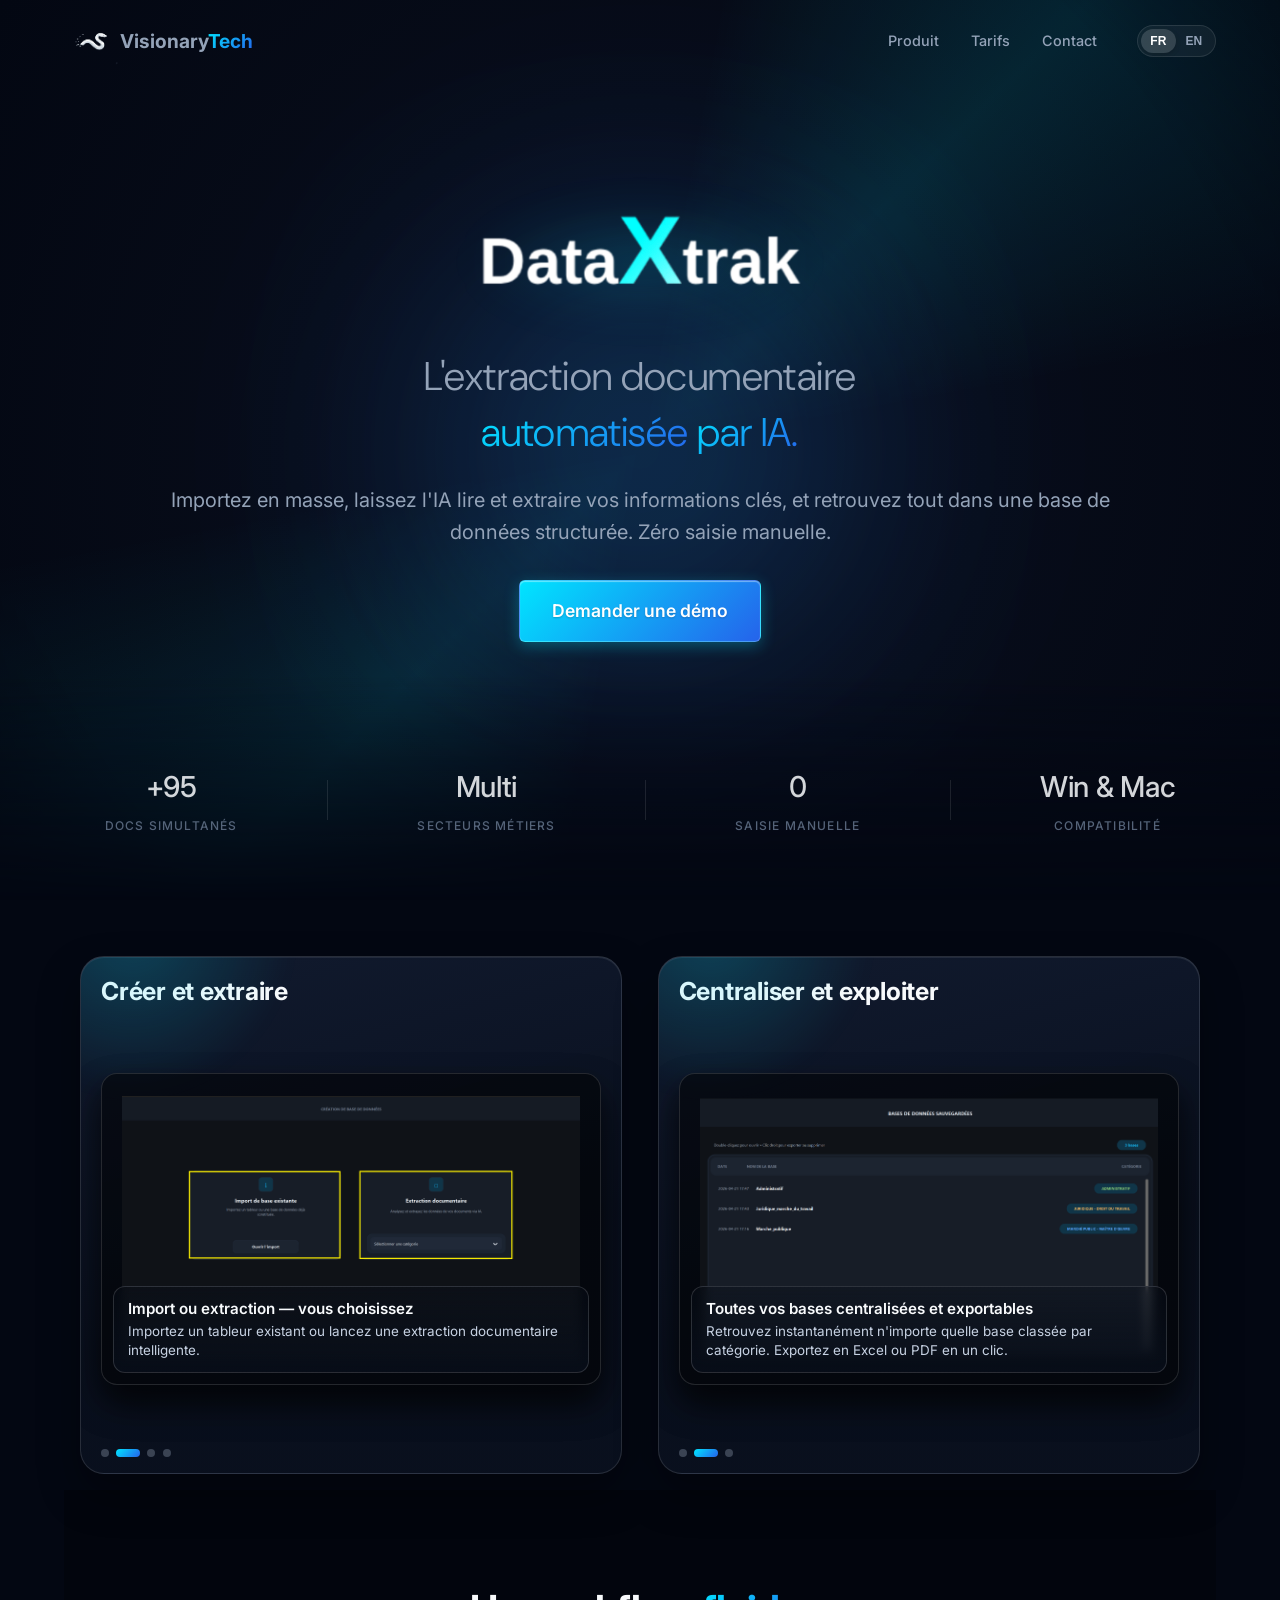
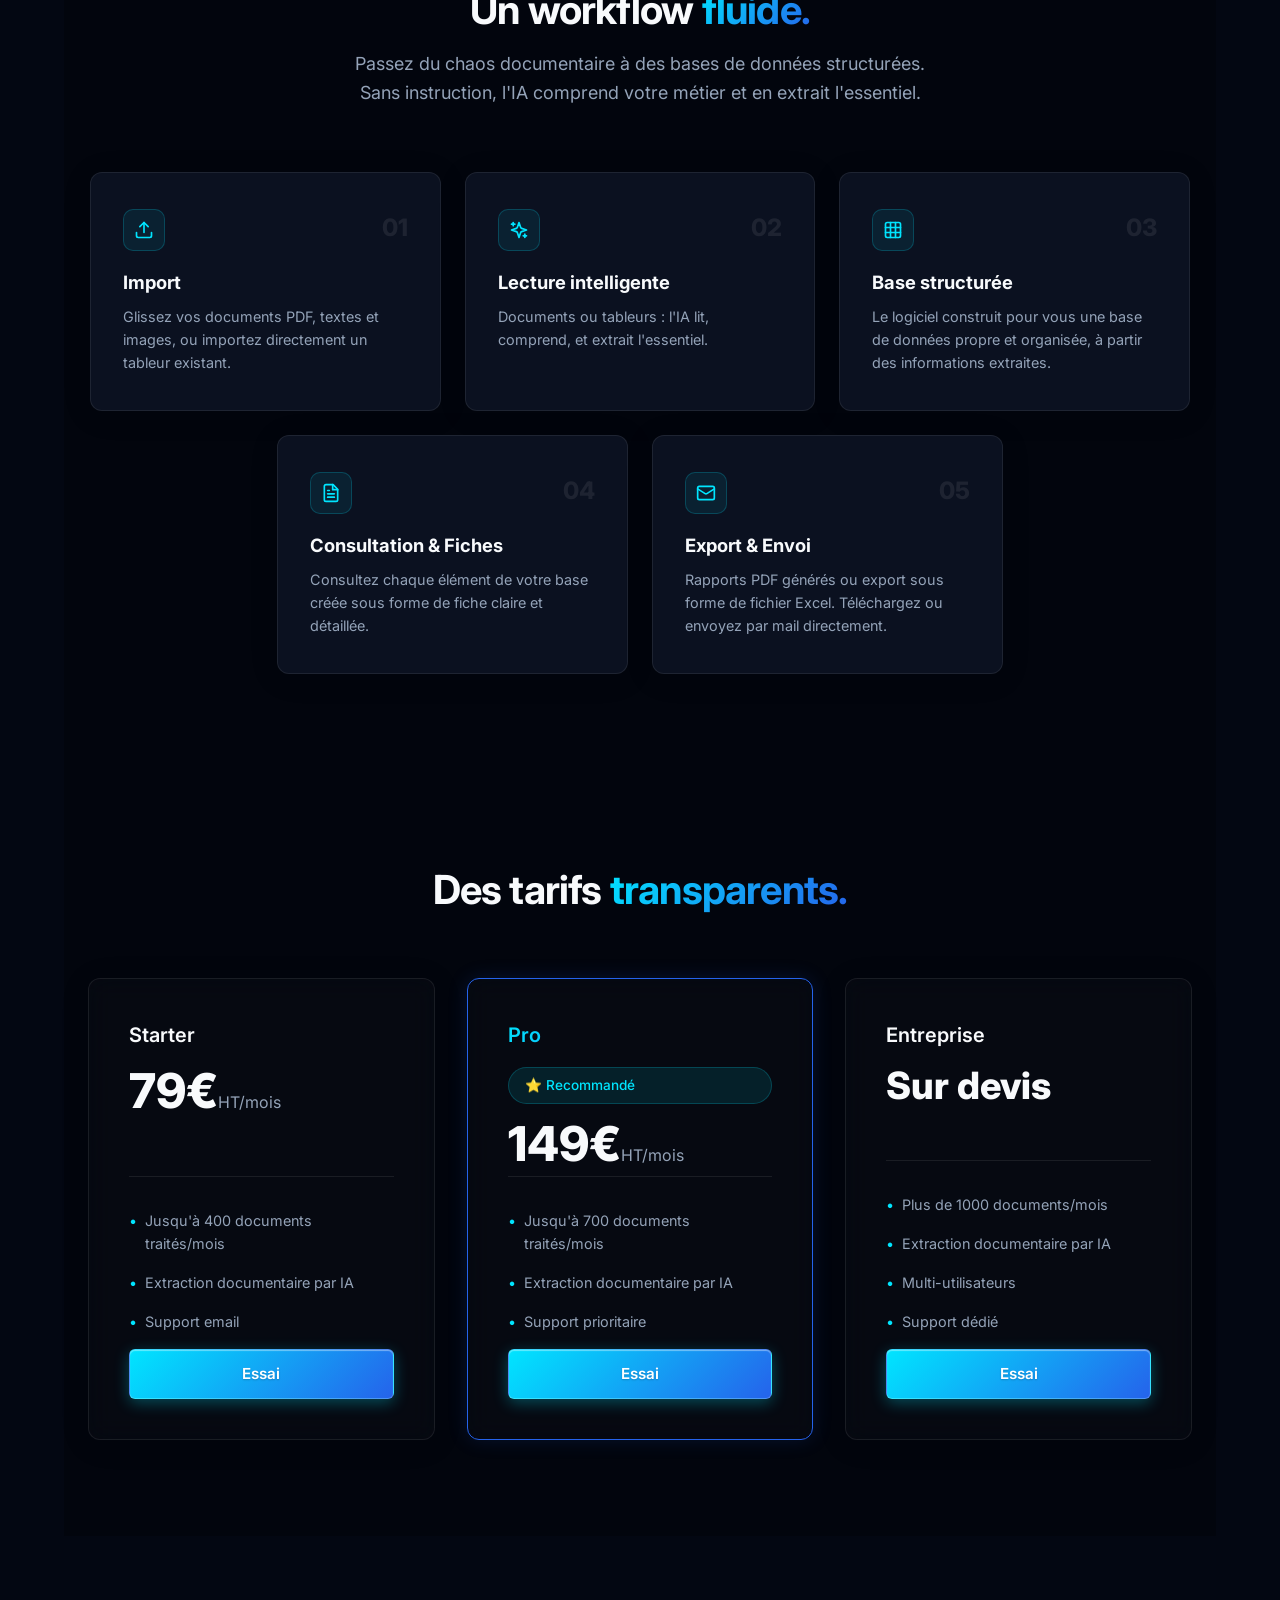
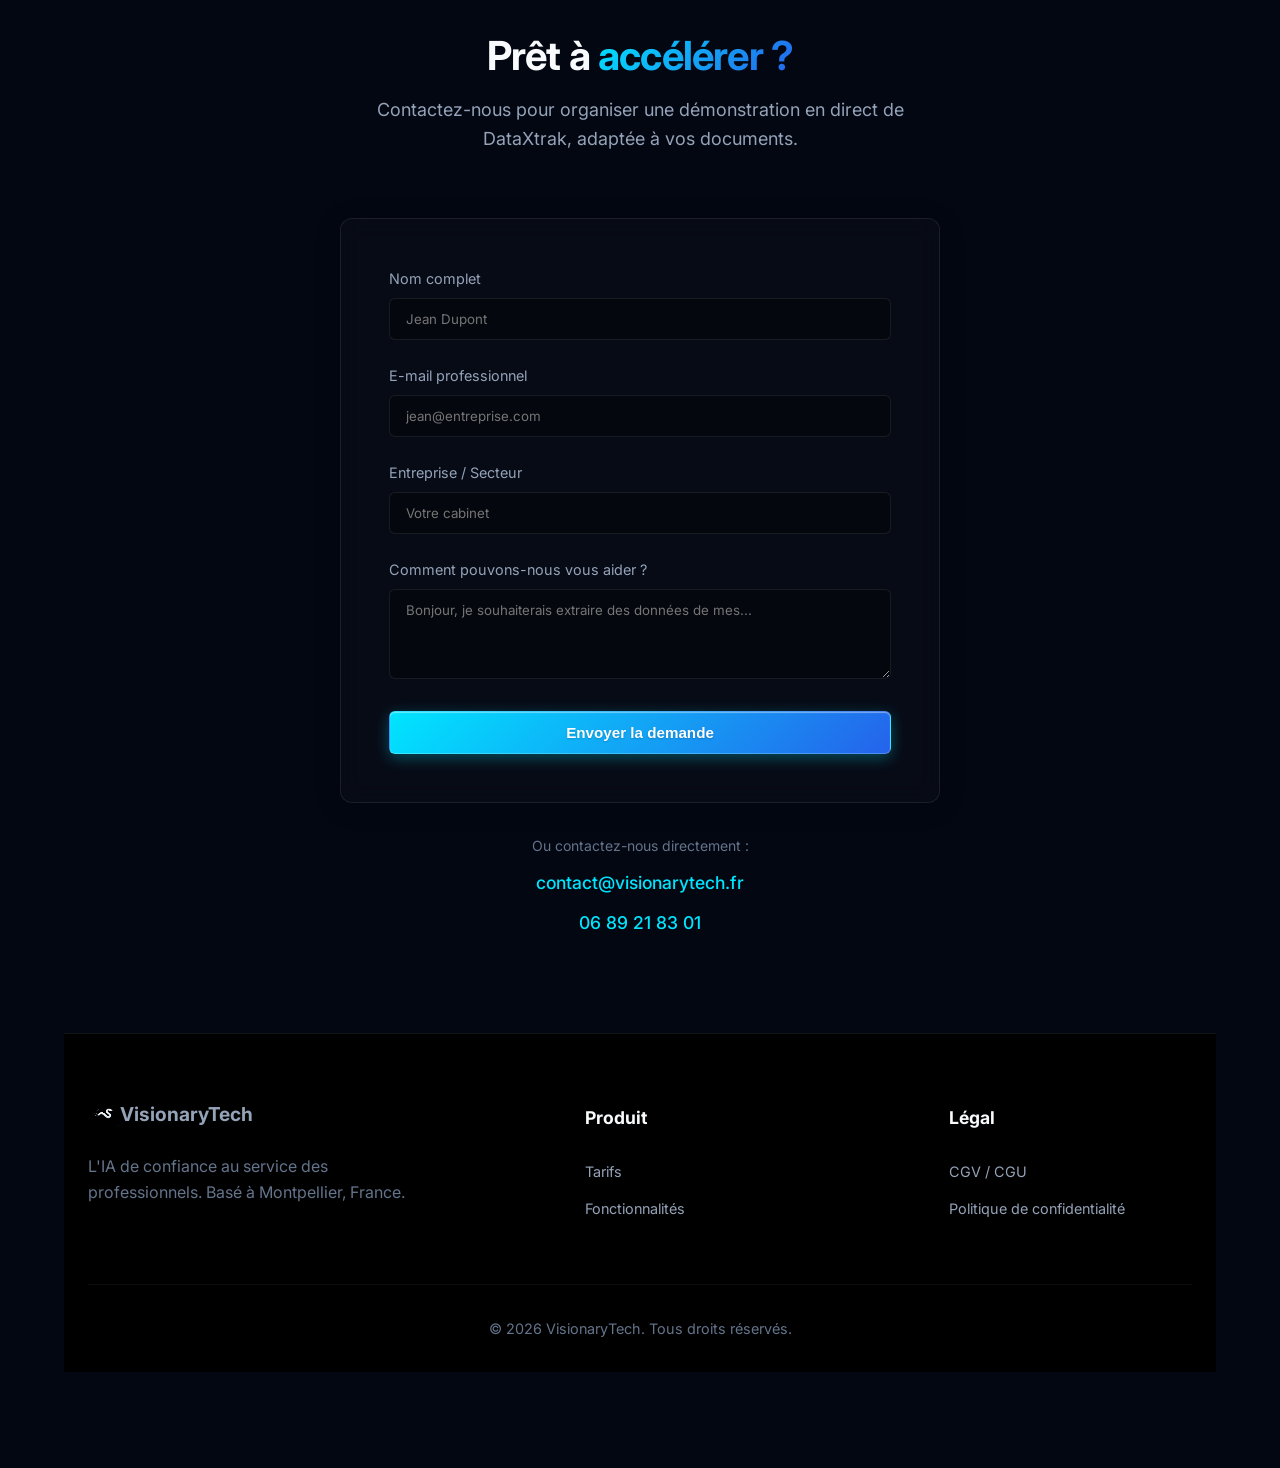
==== index.html @ 389506b3 "add: cgu and confidentialité page" ====
<!DOCTYPE html>
<html lang="fr" class="dark">
<head>
    <meta charset="UTF-8">
    <meta name="viewport" content="width=device-width, initial-scale=1.0">
    <title>DataXtrak par VisionaryTech</title>
    <meta name="description" content="DataXtrak est le logiciel desktop d'extraction documentaire de VisionaryTech. Importez, extrayez, et archivez automatiquement vos données métiers grâce à l'IA.">

    <!-- Open Graph / Réseaux sociaux -->
    <meta property="og:title" content="DataXtrak | L'extraction documentaire par VisionaryTech">
    <meta property="og:description" content="Extraction intelligente de documents alimentée par l'intelligence artificielle pour les professionnels.">
    <meta property="og:type" content="website">
    <meta property="og:url" content="https://visionary-tech.fr">
    <meta property="og:image" content="https://visionary-tech.fr/assets/dataxtrak_app_mockup_1776325610851.png">

    <!-- Favicon -->
    <link rel="shortcut icon" href="./favicon.ico?v=2">
    <link rel="icon" type="image/png" sizes="32x32" href="./favicon.png?v=2">
    <link rel="icon" type="image/png" href="./assets/favicon-snake-cropped.png?v=2">

    <!-- Fonts -->
    <link rel="preconnect" href="https://fonts.googleapis.com">
    <link rel="preconnect" href="https://fonts.gstatic.com" crossorigin>
    <link href="https://fonts.googleapis.com/css2?family=DM+Sans:opsz,wght@9..40,300;9..40,400;9..40,500&family=Inter:wght@300;400;500;600;700;800&display=swap" rel="stylesheet">
    
    <!-- Styles -->
    <link rel="stylesheet" href="./style.css">

    <!-- Google Analytics (Simulation) -->
    <script async src="https://www.googletagmanager.com/gtag/js?id=G-XXXXXXXXXX"></script>
    <script>
      window.dataLayer = window.dataLayer || [];
      function gtag(){dataLayer.push(arguments);}
      gtag('js', new Date());
      gtag('config', 'G-XXXXXXXXXX');
    </script>
</head>
<body>
    <!-- Navbar -->
    <nav class="navbar">
        <div class="nav-container container">
            <a href="#" class="brand">
                <img src="./assets/logo-visionarytech.png" alt="Logo VisionaryTech" data-i18n-alt="alt_visionary_logo" class="brand-logo">
                <span class="brand-vt">Visionary<span class="text-gradient">Tech</span></span>
            </a>
            
            <button class="mobile-menu-toggle" aria-label="Ouvrir le menu" data-i18n-aria-label="aria_open_menu">
                <span></span>
                <span></span>
                <span></span>
            </button>

            <div class="nav-links">
                <a href="#what-is" class="nav-link" data-i18n="nav_product">Produit</a>
                <a href="#pricing" class="nav-link" data-i18n="nav_pricing">Tarifs</a>
                <a href="#contact" class="nav-link" data-i18n="nav_contact">Contact</a>
                <div class="lang-switch">
                    <button class="lang-btn active" aria-label="Passer en Français" data-i18n-aria-label="aria_switch_fr" data-lang="fr">FR</button>
                    <button class="lang-btn" aria-label="Passer en Anglais" data-i18n-aria-label="aria_switch_en" data-lang="en">EN</button>
                </div>
            </div>
        </div>
    </nav>

    <!-- Hero Section -->
    <header id="hero" class="hero">
        <div class="glow glow-1"></div>
        <div class="glow glow-2"></div>
        <div class="container hero-container">
            <div class="hero-content">
                <div class="hero-logo-wrapper">
                    <img src="./assets/dataxtrak-logo.png" alt="DataXtrak Logo" data-i18n-alt="alt_dataxtrak_logo" class="hero-product-logo">
                </div>
                <h1 class="hero-title"><span data-i18n="hero_title">L'extraction documentaire <br/></span><span class="text-gradient word-rotator" data-words="intelligente,automatisée" data-i18n-rotator="hero_rotator">intelligente</span> <span class="text-gradient" data-i18n="hero_title_ai">par IA.</span></h1>
                <p class="hero-description" data-i18n="hero_desc">Importez en masse, laissez l'IA lire et extraire vos informations clés, et retrouvez tout dans une base de données structurée. Zéro saisie manuelle.</p>
                <div class="hero-actions">
                    <a href="#contact" class="btn btn-primary btn-large" data-i18n="hero_btn_demo">Demander une démo</a>
                </div>
            </div>
        </div>
    </header>

    <!-- Stats Banner -->
    <div class="stats-banner-container">
        <div class="container">
            <div class="hero-stats reveal-up">
                <div class="stat-item">
                    <span class="stat-number" data-target="100" data-prefix="+">+100</span>
                    <span class="stat-label" data-i18n="stat_docs">docs simultanés</span>
                </div>
                <div class="stat-divider"></div>
                <div class="stat-item">
                    <span class="stat-number">Multi</span>
                    <span class="stat-label" data-i18n="stat_sectors">Secteurs métiers</span>
                </div>
                <div class="stat-divider"></div>
                <div class="stat-item">
                    <span class="stat-number" data-target="0">0</span>
                    <span class="stat-label" data-i18n="stat_manual">saisie manuelle</span>
                </div>
                <div class="stat-divider"></div>
                <div class="stat-item">
                    <span class="stat-number">Win & Mac</span>
                    <span class="stat-label" data-i18n="stat_compat">compatibilité</span>
                </div>
            </div>
        </div>
    </div>

    <!-- Product Section -->
    <section id="what-is" class="section">
        <div class="container">
            <div class="product-showcase-wrapper">
                <div class="product-showcase-grid">

                <div class="product-carousel-block glass-panel reveal-left">

                    <h2 class="product-block-title" data-i18n="prod_m1_title">Creer et extraire</h2>
                    <div class="product-carousel" data-autoplay-delay="2400">
                        <article class="product-slide is-active">
                            <img src="./assets/capture_creation.png" alt="Interface Création DataXtrak">
                        </article>
                        <article class="product-slide">
                            <img src="./assets/capture_1.png" alt="Choix entre import et extraction" data-i18n-alt="alt_product_m1_s1">
                            <div class="product-slide-caption">
                                <h3 data-i18n="prod_m1_s1_title">Import ou extraction — vous choisissez</h3>
                                <p data-i18n="prod_m1_s1_desc">Importez un tableur existant ou lancez une extraction documentaire intelligente.</p>
                            </div>
                        </article>
                        <article class="product-slide">
                            <img src="./assets/capture_2.png" alt="Assistant d'importation" data-i18n-alt="alt_product_m1_s2">
                            <div class="product-slide-caption">
                                <h3 data-i18n="prod_m1_s2_title">Vous avez choisi l'import ?</h3>
                                <p data-i18n="prod_m1_s2_desc">Un assistant intuitif en 5 étapes vous guide pour importer votre tableur sans effort.</p>
                            </div>
                        </article>
                        <article class="product-slide">
                            <img src="./assets/capture_3.png" alt="Interface d'extraction" data-i18n-alt="alt_product_m1_s3">
                            <div class="product-slide-caption">
                                <h3 data-i18n="prod_m1_s3_title">Vous avez choisi l'extraction ?</h3>
                                <p data-i18n="prod_m1_s3_desc">Déposez vos documents l'IA analyse, extrait les informations clés et génère automatiquement votre base de données. Sans configuration, sans saisie.</p>
                            </div>
                        </article>
                    </div>
                    <div class="product-carousel-dots" aria-hidden="true"></div>
                </div>

                <div class="product-carousel-block glass-panel reveal-right">

                    <h2 class="product-block-title" data-i18n="prod_m2_title">Centraliser et exploiter</h2>
                    <div class="product-carousel" data-autoplay-delay="2400">
                        <article class="product-slide is-active">
                            <img src="./assets/capture_consultation.png" alt="Interface Consultation DataXtrak">
                        </article>
                        <article class="product-slide">
                            <img src="./assets/capture_m2_2.png" alt="Liste des bases de donnees centralisees" data-i18n-alt="alt_product_m2_s1">
                            <div class="product-slide-caption">
                                <h3 data-i18n="prod_m2_s1_title">Toutes vos bases centralisees et exportables</h3>
                                <p data-i18n="prod_m2_s1_desc">Retrouvez instantanement n'importe quelle base classee par categorie. Exportez en Excel ou PDF en un clic.</p>
                            </div>
                        </article>
                        <article class="product-slide">
                            <img src="./assets/capture_m2_1.png" alt="Fiches structurees et editables" data-i18n-alt="alt_product_m2_s2">
                            <div class="product-slide-caption">
                                <h3 data-i18n="prod_m2_s2_title">Des fiches structurees et editables</h3>
                                <p data-i18n="prod_m2_s2_desc">Chaque document devient une fiche consultable, modifiable et exportable en PDF en un clic.</p>
                            </div>
                        </article>
                    </div>
                    <div class="product-carousel-dots" aria-hidden="true"></div>
                </div>
                </div>
                

    <!-- Workflow -->
    <section id="how-it-works" class="section section-darker">
        <div class="container">
            <div class="text-center section-header">
                <h2 class="section-title"><span data-i18n="wf_title">Un workflow </span><span class="text-gradient" data-i18n="wf_title_hl">fluide.</span></h2>
                <p class="section-desc" data-i18n="wf_desc">Passez du chaos documentaire à des bases de données structurées. Sans instruction, l'IA comprend votre métier et en extrait l'essentiel.</p>
            </div>
            
            <div class="workflow-grid">
                <!-- Drop 1 -->
                <div class="workflow-card glass-panel reveal-up" style="transition-delay: 0.1s">
                    <div class="workflow-icon">
                        <svg xmlns="http://www.w3.org/2000/svg" width="20" height="20" viewBox="0 0 24 24" fill="none" stroke="currentColor" stroke-width="2" stroke-linecap="round" stroke-linejoin="round"><path d="M21 15v4a2 2 0 0 1-2 2H5a2 2 0 0 1-2-2v-4"/><polyline points="17 8 12 3 7 8"/><line x1="12" y1="3" x2="12" y2="15"/></svg>
                    </div>
                    <div class="step-number">01</div>
                    <h3 class="step-title" data-i18n="wf_s1_title">Import</h3>
                    <p class="step-desc" data-i18n="wf_s1_desc">Glissez vos documents PDF, textes et images, ou importez directement un tableur existant.</p>
                </div>
                <!-- Drop 2 -->
                <div class="workflow-card glass-panel reveal-up" style="transition-delay: 0.2s">
                    <div class="workflow-icon">
                        <svg xmlns="http://www.w3.org/2000/svg" width="20" height="20" viewBox="0 0 24 24" fill="none" stroke="currentColor" stroke-width="2" stroke-linecap="round" stroke-linejoin="round"><path d="m12 3-1.912 5.813a2 2 0 0 1-1.275 1.275L3 12l5.813 1.912a2 2 0 0 1 1.275 1.275L12 21l1.912-5.813a2 2 0 0 1 1.275-1.275L21 12l-5.813-1.912a2 2 0 0 1-1.275-1.275L12 3Z"/><path d="M5 3v4"/><path d="M19 17v4"/><path d="M3 5h4"/><path d="M17 19h4"/></svg>
                    </div>
                    <div class="step-number">02</div>
                    <h3 class="step-title" data-i18n="wf_s2_title">Lecture intelligente</h3>
                    <p class="step-desc" data-i18n="wf_s2_desc">Documents ou tableurs : l'IA lit, comprend, et extrait l'essentiel.</p>
                </div>
                <!-- Drop 3 -->
                <div class="workflow-card glass-panel reveal-up" style="transition-delay: 0.3s">
                    <div class="workflow-icon">
                        <svg xmlns="http://www.w3.org/2000/svg" width="20" height="20" viewBox="0 0 24 24" fill="none" stroke="currentColor" stroke-width="2" stroke-linecap="round" stroke-linejoin="round"><rect width="18" height="18" x="3" y="3" rx="2"/><path d="M3 9h18"/><path d="M3 15h18"/><path d="M9 3v18"/><path d="M15 3v18"/></svg>
                    </div>
                    <div class="step-number">03</div>
                    <h3 class="step-title" data-i18n="wf_s3_title">Base structurée</h3>
                    <p class="step-desc" data-i18n="wf_s3_desc">Le logiciel construit pour vous une base de données propre et organisée, à partir des informations extraites.</p>
                </div>
                <!-- Drop 4 -->
                <div class="workflow-card glass-panel reveal-up" style="transition-delay: 0.4s">
                    <div class="workflow-icon">
                        <svg xmlns="http://www.w3.org/2000/svg" width="20" height="20" viewBox="0 0 24 24" fill="none" stroke="currentColor" stroke-width="2" stroke-linecap="round" stroke-linejoin="round"><path d="M14.5 2H6a2 2 0 0 0-2 2v16a2 2 0 0 0 2 2h12a2 2 0 0 0 2-2V7.5L14.5 2z"/><polyline points="14 2 14 8 20 8"/><line x1="16" y1="13" x2="8" y2="13"/><line x1="16" y1="17" x2="8" y2="17"/><line x1="10" y1="9" x2="8" y2="9"/></svg>
                    </div>
                    <div class="step-number">04</div>
                    <h3 class="step-title" data-i18n="wf_s4_title">Consultation & Fiches</h3>
                    <p class="step-desc" data-i18n="wf_s4_desc">Consultez chaque élément de votre base créée sous forme de fiche claire et détaillée.</p>
                </div>
                <!-- Drop 5 -->
                <div class="workflow-card glass-panel reveal-up" style="transition-delay: 0.5s">
                    <div class="workflow-icon">
                        <svg xmlns="http://www.w3.org/2000/svg" width="20" height="20" viewBox="0 0 24 24" fill="none" stroke="currentColor" stroke-width="2" stroke-linecap="round" stroke-linejoin="round"><rect width="20" height="16" x="2" y="4" rx="2"/><path d="m22 7-8.97 5.7a1.94 1.94 0 0 1-2.06 0L2 7"/></svg>
                    </div>
                    <div class="step-number">05</div>
                    <h3 class="step-title" data-i18n="wf_s5_title">Export & Envoi</h3>
                    <p class="step-desc" data-i18n="wf_s5_desc">Rapports PDF générés ou export sous forme de fichier Excel. Téléchargez ou envoyez par mail directement.</p>
                </div>
            </div>
        </div>
    </section>

    <!-- Pricing -->
    <section id="pricing" class="section section-darker">
        <div class="container">
            <div class="text-center section-header">
                <h2 class="section-title"><span data-i18n="pr_title">Des tarifs </span><span class="text-gradient" data-i18n="pr_title_hl">transparents.</span></h2>
            </div>

            <div class="pricing-grid">
                <!-- Starter -->
                <div class="pricing-card glass-panel reveal-up">
                    <div class="pricing-tier" data-i18n="pr_tier_starter">Starter</div>
                    <div class="pricing-price">79€<span class="pricing-period" data-i18n="pr_period">HT/mois</span></div>
                    <ul class="pricing-features">
                        <li data-i18n="pr_s1_l1">Jusqu'à 400 documents traités/mois</li>
                        <li data-i18n="pr_s1_l2">Extraction documentaire par IA</li>
                        <li data-i18n="pr_s1_l3">Support email</li>
                    </ul>
                    <a href="essai.html" class="btn btn-primary" data-i18n="pr_cta_trial">Essaie</a>
                </div>
                <!-- Pro -->
                <div class="pricing-card glass-panel reveal-up border-glow">
                    <div class="pricing-tier text-gradient" data-i18n="pr_tier_pro">Pro</div>
                    <div class="badge recommended" data-i18n="pr_recommended">⭐ Recommandé</div>
                    <div class="pricing-price">149€<span class="pricing-period" data-i18n="pr_period">HT/mois</span></div>
                    <ul class="pricing-features">
                        <li data-i18n="pr_s2_l1">Jusqu'à 700 documents traités/mois</li>
                        <li data-i18n="pr_s2_l2">Extraction documentaire par IA</li>
                        <li data-i18n="pr_s2_l3">Support prioritaire</li>
                    </ul>
                    <a href="essai.html" class="btn btn-primary" data-i18n="pr_cta_trial">Essaie</a>
                </div>

                <!-- Entreprise -->
                <div class="pricing-card glass-panel reveal-up bg-subtle">
                    <div class="pricing-tier" data-i18n="pr_tier_enterprise">Entreprise</div>
                    <div class="pricing-price pricing-price-quote" data-i18n="pr_s4_price">Sur devis<span class="pricing-period"></span></div>
                    <ul class="pricing-features">
                        <li data-i18n="pr_s4_l1">Plus de 1000 documents/mois</li>
                        <li data-i18n="pr_s4_l2">Extraction documentaire par IA</li>
                        <li data-i18n="pr_s4_l3">Multi-utilisateurs</li>
                        <li data-i18n="pr_s4_l4">Support dédié</li>
                    </ul>
                    <a href="essai.html" class="btn btn-primary" data-i18n="pr_cta_trial">Essaie</a>
                </div>
            </div>
        </div>
    </section>

    <!-- Contact & Meeting -->
    <section id="contact" class="section">
        <div class="container">
            <div class="text-center section-header reveal-up">
                <h2 class="section-title"><span data-i18n="ct_title">Prêt à </span><span class="text-gradient" data-i18n="ct_title_hl">accélérer ?</span></h2>
                <p class="section-desc" data-i18n="ct_desc">Contactez-nous pour organiser une démonstration en direct de DataXtrak, adaptée à vos documents.</p>
            </div>

            <div style="max-width: 600px; margin: 0 auto;">
                <div class="contact-form-container glass-panel reveal-up">
                    <form id="main-contact-form" class="contact-form" action="https://formsubmit.co/harsinghcristella@outlook.com" method="POST">
                        <div class="form-group">
                            <label for="name" data-i18n="fm_l1"></label>
                            <input type="text" id="name" name="nom" required placeholder="Nom complet" data-i18n-placeholder="fm_p1">
                        </div>
                        <div class="form-group">
                            <label for="email" data-i18n="fm_l2"></label>
                            <input type="email" id="email" name="email" required placeholder="E-mail professionnel" data-i18n-placeholder="fm_p2">
                        </div>
                        <div class="form-group">
                            <label for="company" data-i18n="fm_l3"></label>
                            <input type="text" id="company" name="entreprise" required placeholder="Entreprise / Secteur" data-i18n-placeholder="fm_p3">
                        </div>
                        <div class="form-group">
                            <label for="message" data-i18n="fm_l4"></label>
                            <textarea id="message" name="message" rows="4" required placeholder="Comment pouvons-nous vous aider ?" data-i18n-placeholder="fm_p4"></textarea>
                        </div>
                        <input type="hidden" name="_subject" value="Nouveau message contact DataXtrak !">
                        <input type="hidden" name="_captcha" value="false">
                        <button type="submit" class="btn btn-primary btn-submit btn-block" data-i18n="fm_btn">Envoyer la demande</button>
                        <div id="form-success" class="form-success hidden" data-i18n="fm_succ">Message envoyé avec succès ! Nous vous recontacterons très vite.</div>
                    </form>
                </div>

                <div class="direct-contact mt-8 text-center reveal-up">
                    <p class="text-sm text-dim" data-i18n="ct_lbl1">Ou contactez-nous directement :</p>
                    <div style="display: flex; flex-direction: column; align-items: center; gap: 0.75rem; margin-top: 0.75rem;">
                        <a href="mailto:contact@visionarytech.fr" class="contact-email" style="color: var(--brand-cyan); font-weight: 500; font-size: 1.1rem;">contact@visionarytech.fr</a>
                        <a href="tel:+33689218301" class="contact-phone" style="color: var(--brand-cyan); font-weight: 500; font-size: 1.1rem;">06 89 21 83 01</a>
                    </div>
                </div>
            </div>
        </div>
    </section>

    <!-- Footer -->
    <footer class="footer">
        <div class="container">
            <div class="footer-grid">
                <div class="footer-brand">
                    <div class="brand">
                        <img src="./assets/logo-visionarytech.png" alt="Logo VisionaryTech" data-i18n-alt="alt_visionary_logo" class="brand-logo footer-logo">
                        <span class="brand-vt">VisionaryTech</span>
                    </div>
                    <p class="footer-desc mt-4 text-dim" data-i18n="ft_desc">L'IA de confiance au service des professionnels. Basé à Montpellier, France.</p>
                </div>
                <div class="footer-links">
                    <h4 class="footer-title" data-i18n="ft_t1">Produit</h4>
                    <a href="#pricing" data-i18n="ft_l3">Tarifs</a>
                    <a href="#how-it-works" data-i18n="ft_l1">Fonctionnalités</a>
                </div>
                <div class="footer-links">
                    <h4 class="footer-title" data-i18n="ft_t2">Légal</h4>
                    <a href="./cgv.html" data-i18n="ft_l6">CGV / CGU</a>
                    <!-- <a href="#" data-i18n="ft_l5">Mentions légales</a> -->
                    <a href="./confidentialite.html" data-i18n="ft_l7">Politique de confidentialité</a>
                </div>
            </div>
            <div class="footer-bottom">
                <p data-i18n="ft_bot">&copy; 2026 VisionaryTech. Tous droits réservés.</p>
            </div>
        </div>
    </footer>

    <script src="./translations.js"></script>
    <script src="./main.js"></script>
</body>
</html>
---- style.css ----
/* ================== CSS VARIABLES (Design Tokens) ================== */
:root {
    --bg-base: #030712;
    --bg-surface: #0b1120;
    --bg-surface-hover: #111827;

    --brand-cyan: #00e5ff;
    --brand-blue: #2563eb;
    --brand-gradient: linear-gradient(135deg, var(--brand-cyan) 0%, var(--brand-blue) 100%);

    --text-primary: #f8fafc;
    --text-secondary: #94a3b8;
    --text-dim: #64748b;

    --border-color: rgba(255, 255, 255, 0.08);
    --border-glow: rgba(0, 229, 255, 0.2);

    --radius-sm: 6px;
    --radius-md: 12px;
    --radius-lg: 24px;

    --transition: all 0.3s cubic-bezier(0.25, 0.8, 0.25, 1);

    --font-sans: 'Inter', system-ui, -apple-system, sans-serif;
}

/* ================== RESET & BASE ================== */
* {
    margin: 0;
    padding: 0;
    box-sizing: border-box;
}

html {
    scroll-behavior: smooth;
    font-size: 16px;
}

body {
    font-family: var(--font-sans);
    background-color: var(--bg-base);
    color: var(--text-primary);
    line-height: 1.6;
    overflow-x: hidden;
}

a {
    color: inherit;
    text-decoration: none;
    transition: var(--transition);
}

ul {
    list-style: none;
}

img {
    max-width: 100%;
    height: auto;
    display: block;
}

/* ================== TYPOGRAPHY ================== */
h1,
h2,
h3,
h4 {
    color: var(--text-primary);
    line-height: 1.2;
    font-weight: 700;
}

.text-gradient {
    background: var(--brand-gradient);
    -webkit-background-clip: text;
    -webkit-text-fill-color: transparent;
    background-clip: text;
    color: transparent;
}

.text-center {
    text-align: center;
}

.text-dim {
    color: var(--text-dim);
}

.text-sm {
    font-size: 0.875rem;
}

.mt-4 {
    margin-top: 1rem;
}

.mt-8 {
    margin-top: 2rem;
}

/* ================== LAYOUT ================== */
.container {
    max-width: 1200px;
    margin: 0 auto;
    padding: 0 1.5rem;
}

.grid {
    display: grid;
    grid-template-columns: 1fr;
    gap: 4rem;
}

@media (min-width: 768px) {
    .grid {
        grid-template-columns: 1fr 1fr;
    }
}

.align-center {
    align-items: center;
}

.align-start {
    align-items: flex-start;
}

.section {
    padding: 6rem 0;
}

.section-darker {
    background-color: rgba(0, 0, 0, 0.3);
}

.section-header {
    margin-bottom: 4rem;
}

.section-title {
    font-size: 2.5rem;
    margin-bottom: 1rem;
    letter-spacing: -0.02em;
}

.section-desc {
    color: var(--text-secondary);
    font-size: 1.125rem;
    max-width: 600px;
    margin: 0 auto;
}

/* ================== UTILITIES & EFFECTS ================== */
.glass-panel {
    background: rgba(255, 255, 255, 0.02);
    backdrop-filter: blur(12px);
    -webkit-backdrop-filter: blur(12px);
    border: 1px solid var(--border-color);
    border-radius: var(--radius-md);
    box-shadow: 0 4px 30px rgba(0, 0, 0, 0.1);
}

/* ================== COMPONENTS ================== */
/* Buttons */
.btn {
    display: inline-flex;
    align-items: center;
    justify-content: center;
    padding: 0.75rem 1.5rem;
    border-radius: var(--radius-sm);
    font-weight: 500;
    cursor: pointer;
    border: 1px solid transparent;
    font-size: 0.95rem;
}

.btn-primary {
    position: relative;
    background: var(--brand-gradient);
    color: #fff;
    font-weight: 600;
    text-shadow: 0 1px 2px rgba(0, 0, 0, 0.2);
    border: 1px solid rgba(255, 255, 255, 0.2) !important;
    border-radius: 6px !important;
    box-shadow:
        inset 0 1px 1px rgba(255, 255, 255, 0.4),
        0 4px 15px rgba(0, 229, 255, 0.3);
    transition: all 0.4s cubic-bezier(0.25, 1, 0.5, 1);
    overflow: hidden;
}

.btn-primary::before {
    content: '';
    position: absolute;
    top: 0;
    left: -100%;
    width: 60%;
    height: 100%;
    background: linear-gradient(90deg, transparent, rgba(255, 255, 255, 0.4), transparent);
    transform: skewX(-20deg);
    transition: left 0.7s ease;
}

.btn-primary:hover {
    box-shadow:
        inset 0 1px 1px rgba(255, 255, 255, 0.6),
        0 8px 25px rgba(0, 229, 255, 0.6);
    transform: translateY(-2px);
}

.btn-primary:hover::before {
    left: 200%;
}

.btn-primary:active {
    transform: translateY(1px);
    box-shadow: inset 0 2px 4px rgba(0, 0, 0, 0.3), 0 2px 10px rgba(0, 229, 255, 0.3);
}

.btn-secondary {
    background: transparent;
    color: var(--text-primary);
    border-color: var(--border-color);
}

.btn-secondary:hover {
    background: rgba(255, 255, 255, 0.05);
    border-color: var(--text-secondary);
}

.btn-large {
    padding: 1rem 2rem;
    font-size: 1.1rem;
}

.btn-block {
    width: 100%;
    display: flex;
    justify-content: center;
    gap: 0.5rem;
}

/* Navbar */
.navbar {
    position: fixed;
    top: 0;
    left: 0;
    right: 0;
    margin: 0 auto;
    width: 100%;
    max-width: 100%;
    z-index: 100;
    background: transparent;
    backdrop-filter: blur(0px) saturate(100%);
    -webkit-backdrop-filter: blur(0px) saturate(100%);
    border: 1px solid transparent;
    border-bottom: 1px solid transparent;
    border-radius: 0;
    padding: 0.75rem 0;
    transition: all 0.45s ease-in-out;
}

/* "Snake" line animation on enter */
.navbar::after {
    content: '';
    position: absolute;
    bottom: 0;
    left: -200px;
    width: 200px;
    height: 2px;
    background: linear-gradient(90deg, transparent, var(--brand-cyan), #ffffff);
    box-shadow: 0 0 15px var(--brand-cyan), 0 0 30px var(--brand-cyan);
    border-radius: 2px;
    animation: header-snake 2.5s cubic-bezier(0.4, 0, 0.2, 1) 0.5s forwards;
    opacity: 0;
}

@keyframes header-snake {
    0% {
        left: -200px;
        opacity: 0;
    }
    10% {
        opacity: 1;
    }
    90% {
        opacity: 1;
    }
    100% {
        left: 100%;
        opacity: 0;
    }
}

.navbar.scrolled {
    top: 1.5rem;
    width: 90%;
    max-width: 1000px;
    padding: 0.5rem 0;
    background: rgba(8, 12, 25, 0.5);
    box-shadow: 0 20px 40px -10px rgba(0, 0, 0, 0.8), inset 0 1px 0 rgba(255, 255, 255, 0.1);
    border: 1px solid rgba(255, 255, 255, 0.08);
    /* More refined than pure cyan */
    border-radius: 100px;
}

.nav-container {
    display: flex;
    justify-content: space-between;
    align-items: center;
}

.brand {
    font-size: 1.2rem;
    font-weight: 700;
    display: flex;
    align-items: center;
    gap: 0;
    transition: all 0.45s ease-in-out;
}

.navbar.scrolled .brand {
    font-size: 1rem;
}

.brand-vt {
    color: var(--text-secondary);
}

.brand-logo {
    height: 56px;
    width: auto;
    object-fit: contain;
    transition: all 0.45s ease-in-out;
    transform: translateY(-2px);
}

.navbar.scrolled .brand-logo {
    height: 42px;
}

.footer-logo {
    height: 40px;
}

.brand-divider {
    color: var(--border-color);
    font-weight: 300;
}

.brand-dx {
    color: var(--brand-cyan);
    letter-spacing: -0.5px;
}

.nav-links {
    display: flex;
    align-items: center;
    gap: 2rem;
    transition: all 0.45s ease-in-out;
}

.navbar.scrolled .nav-links {
    gap: 1.25rem;
}

.nav-link {
    color: var(--text-secondary);
    font-size: 0.9rem;
    font-weight: 500;
    transition: all 0.45s ease-in-out, color 0.3s ease;
}

.navbar.scrolled .nav-link {
    font-size: 0.85rem;
}

.navbar.scrolled .btn {
    padding: 0.5rem 1.25rem;
    font-size: 0.85rem;
}
}

.nav-link:hover {
    color: var(--brand-cyan);
}

/* Language Switcher */
.lang-switch {
    display: flex;
    align-items: center;
    background: rgba(255, 255, 255, 0.05);
    border: 1px solid rgba(255, 255, 255, 0.1);
    border-radius: 100px;
    margin-left: 0.5rem;
    padding: 0.2rem;
    transition: background 0.3s ease;
}

.lang-switch:hover {
    background: rgba(255, 255, 255, 0.08);
}

.lang-btn {
    background: none;
    border: none;
    color: var(--text-secondary);
    font-size: 0.75rem;
    font-weight: 600;
    cursor: pointer;
    padding: 0.3rem 0.6rem;
    border-radius: 100px;
    transition: all 0.3s ease;
}

.lang-btn.active {
    color: #ffffff;
    background: rgba(255, 255, 255, 0.15);
    box-shadow: 0 2px 5px rgba(0, 0, 0, 0.2);
}

.lang-btn:hover:not(.active) {
    color: var(--brand-cyan);
}

.mobile-menu-toggle {
    display: none;
    background: transparent;
    border: none;
    cursor: pointer;
    flex-direction: column;
    gap: 5px;
}

.mobile-menu-toggle span {
    width: 25px;
    height: 2px;
    background: var(--text-primary);
    transition: var(--transition);
}

@media (max-width: 768px) {
    .mobile-menu-toggle {
        display: flex;
    }

    .nav-links {
        display: none;
        position: absolute;
        top: 100%;
        left: 0;
        width: 100%;
        background: var(--bg-base);
        flex-direction: column;
        padding: 2rem;
        border-bottom: 1px solid var(--border-color);
    }

    .nav-links.active {
        display: flex;
    }
}

/* Hero Section */
.hero {
    min-height: 100vh;
    display: flex;
    align-items: center;
    position: relative;
    padding-top: 5rem;
    background-color: var(--bg-base);
    background-image: radial-gradient(circle at center, rgba(11, 17, 32, 0.9) 0%, rgba(3, 7, 18, 1) 100%);
    overflow: hidden;
    /* Fade out the bottom of the hero to blend with the next section */
    -webkit-mask-image: linear-gradient(to bottom, black 75%, transparent 100%);
    mask-image: linear-gradient(to bottom, black 75%, transparent 100%);
}

/* Soft Rotating Light Beam Background */
@keyframes rotate-light-beam {
    0% {
        transform: translate(-50%, -50%) rotate(0deg);
    }

    100% {
        transform: translate(-50%, -50%) rotate(360deg);
    }
}

.hero::before {
    content: '';
    position: absolute;
    top: 50%;
    left: 50%;
    width: 150vw;
    height: 150vw;
    background: conic-gradient(from 0deg at 50% 50%, 
        transparent 0deg,
        rgba(0, 229, 255, 0.0) 10deg,
        rgba(0, 229, 255, 0.12) 45deg,
        rgba(0, 229, 255, 0.0) 80deg,
        transparent 90deg,
        transparent 190deg,
        rgba(0, 229, 255, 0.0) 190deg,
        rgba(0, 229, 255, 0.12) 225deg,
        rgba(0, 229, 255, 0.0) 260deg,
        transparent 270deg,
        transparent 360deg
    );
    animation: rotate-light-beam 30s linear infinite;
    z-index: 1;
    pointer-events: none;
    transform: translate(-50%, -50%);
    -webkit-mask-image: radial-gradient(circle at center, transparent 0%, black 25%, black 45%, transparent 65%);
    mask-image: radial-gradient(circle at center, transparent 0%, black 25%, black 45%, transparent 65%);
    mix-blend-mode: screen;
}

.hero::after {
    display: none;
}

/* Subtle glow effects acting as the base layer */
.glow {
    position: absolute;
    border-radius: 50%;
    filter: blur(120px);
    z-index: 0;
    pointer-events: none;
    top: 50%;
    left: 50%;
    transform: translate(-50%, -50%);
}

.glow-1 {
    width: 40vw;
    height: 40vw;
    background: var(--brand-blue);
    opacity: 0.15;
}

.glow-2 {
    width: 20vw;
    height: 20vw;
    background: var(--brand-cyan);
    opacity: 0.15;
    mix-blend-mode: screen;
}

.hero-container {
    position: relative;
    z-index: 10;
    display: flex;
    flex-direction: column;
    align-items: center;
    text-align: center;
    padding-bottom: 6rem;
    margin-top: -10vh;
}

.hero-logo-wrapper {
    position: relative;
    display: flex;
    justify-content: center;
    align-items: center;
    margin-bottom: 1rem;
    animation: fade-in-up 0.8s ease backwards;
}

/* Elegant radial backlight to make the logo pop */
.hero-logo-wrapper::before {
    content: '';
    position: absolute;
    width: 350px;
    height: 120px;
    background: radial-gradient(ellipse at center, rgba(0, 229, 255, 0.15) 0%, transparent 70%);
    filter: blur(20px);
    z-index: 0;
    pointer-events: none;
}

.hero-product-logo {
    height: 220px;
    width: auto;
    object-fit: contain;
    filter: invert(1) hue-rotate(180deg) saturate(2) brightness(2) contrast(1.2);
    mix-blend-mode: screen;
    opacity: 1;
    position: relative;
    z-index: 1;
    transition: opacity 0.3s ease, transform 0.3s ease;
}

.hero-product-logo:hover {
    transform: scale(1.05);
    filter: invert(1) hue-rotate(180deg) saturate(2.5) brightness(2.5) contrast(1.3);
}

.badge {
    display: inline-block;
    padding: 0.4rem 1rem;
    background: rgba(0, 229, 255, 0.1);
    color: var(--brand-cyan);
    border: 1px solid var(--border-glow);
    border-radius: 100px;
    font-size: 0.85rem;
    font-weight: 500;
    margin-bottom: 1rem;
}

.hero-title {
    font-family: 'DM Sans', var(--font-sans);
    font-size: clamp(1.5rem, 3.5vw, 2.5rem);
    font-weight: 300;
    color: var(--text-secondary);
    letter-spacing: 0.01em;
    line-height: 1.4;
    margin-bottom: 1.5rem;
    margin-top: -2.5rem;
}

.hero-description {
    color: var(--text-secondary);
    font-size: 1.25rem;
    max-width: 1000px;
    margin: 0 auto 2rem;
}

/* Word Rotator */
.word-rotator {
    display: inline-block;
    transition: transform 0.85s cubic-bezier(0.22, 1, 0.36, 1), opacity 0.85s ease, filter 0.85s ease;
    filter: blur(0px);
    white-space: nowrap;
}

.word-rotator.rotate-out {
    opacity: 0;
    transform: translateY(-25px) scale(0.95);
    filter: blur(12px);
}

.word-rotator.rotate-in {
    opacity: 0;
    transform: translateY(25px) scale(0.95);
    filter: blur(12px);
    transition: none;
    /* Snaps safely without animating back */
}

.hero-actions {
    display: flex;
    gap: 1rem;
    justify-content: center;
    flex-wrap: wrap;
}



/* Stats Banner (Overlapping Hero) */
.stats-banner-container {
    position: relative;
    z-index: 30;
    margin-top: -10rem;
    /* Deeply pulls the banner upwards to guarantee visibility without scrolling */
    margin-bottom: 3rem;
}

.hero-stats {
    display: flex;
    justify-content: space-around;
    align-items: center;
    padding: 1rem 0;
    flex-wrap: wrap;
    gap: 1.5rem;
    position: relative;
}

.stat-item {
    display: flex;
    flex-direction: column;
    align-items: center;
    padding: 0.5rem 1rem;
    min-width: 140px;
    transition: opacity 0.3s ease;
    cursor: default;
    position: relative;
    z-index: 1;
    opacity: 0.85;
}

.stat-item:hover {
    opacity: 1;
}

.stat-number {
    font-size: 1.8rem;
    font-weight: 500;
    letter-spacing: -0.01em;
    color: #f8fafc;
}

.stat-label {
    font-size: 0.75rem;
    color: #64748b;
    text-transform: uppercase;
    letter-spacing: 0.1em;
    font-weight: 500;
    margin-top: 0.4rem;
}

.stat-divider {
    width: 1px;
    height: 40px;
    background: rgba(255, 255, 255, 0.1);
}

@media (max-width: 768px) {
    .stats-banner-container {
        margin-top: -2rem;
    }

    .hero-stats {
        display: grid;
        grid-template-columns: 1fr 1fr;
        gap: 1rem;
        padding: 1.5rem;
    }

    .stat-divider {
        display: none;
    }

    .stat-item {
        min-width: unset;
        padding: 1rem;
    }
}

/* Fix spacing after hero */
#what-is {
    padding-top: 2rem;
}

/* Product Showcase Wrapper & Overlay */
.product-showcase-wrapper {
    display: grid;
    grid-template-columns: 1fr;
    position: relative;
}

.product-showcase-grid, .product-overlay {
    grid-column: 1 / -1;
    grid-row: 1 / -1;
}

.product-overlay {
    z-index: 10;
    display: flex;
    flex-direction: column;
    justify-content: center;
    align-items: center;
    
    /* Clean transparent background */
    background: transparent;
    
    padding: 2rem;
    transition: all 0.7s cubic-bezier(0.25, 1, 0.5, 1);
    pointer-events: none;
    
    /* Float centrally */
    margin: auto;
    max-width: 700px;
    height: max-content;
    position: relative;
    
    /* Slight text shadow for perfect legibility over the blurred background */
    text-shadow: 0 4px 24px rgba(0,0,0, 0.6);
}

/* Remove previous glow */
.product-overlay::after {
    display: none;
}

.product-showcase-wrapper:hover .product-overlay {
    opacity: 0;
    visibility: hidden;
    transform: scale(1.08);
    filter: blur(8px);
}

/* Overlay Quote Styles */
.product-overlay-quote-wrapper {
    position: relative;
    padding: 0 2rem;
    margin-top: 1.5rem;
}

.quote-icon {
    position: absolute;
    font-size: 4rem;
    color: var(--brand-cyan);
    opacity: 0.2;
    line-height: 1;
    font-family: serif;
}

.quote-left {
    top: -1rem;
    left: -1rem;
}

.quote-right {
    bottom: -1rem;
    right: -1rem;
}

.product-overlay-desc {
    text-align: justify;
    position: relative;
    z-index: 1;
    font-size: 1.25rem;
    line-height: 1.6;
}

.overlay-separator {
    width: 50px;
    height: 2px;
    background: var(--brand-cyan);
    border: none;
    margin: 2rem auto 1rem;
    opacity: 0.5;
    border-radius: 2px;
}

/* Explore indicator */
.explore-indicator {
    display: flex;
    flex-direction: column;
    align-items: center;
    gap: 0.75rem;
    animation: bounce-subtle 2s infinite ease-in-out;
}

.pulse-ring {
    width: 10px;
    height: 10px;
    border-radius: 50%;
    background: var(--brand-cyan);
    position: relative;
}

.pulse-ring::before {
    content: '';
    position: absolute;
    inset: -6px;
    border-radius: 50%;
    border: 1px solid var(--brand-cyan);
    animation: pulse-ring-anim 2s cubic-bezier(0.215, 0.61, 0.355, 1) infinite;
}

@keyframes pulse-ring-anim {
    0% { transform: scale(0.5); opacity: 1; }
    100% { transform: scale(2.5); opacity: 0; }
}

@keyframes bounce-subtle {
    0%, 100% { transform: translateY(0); }
    50% { transform: translateY(-5px); }
}

.product-showcase-grid {
    display: grid;
    grid-template-columns: 1fr;
    gap: 2.2rem;
    padding: 1rem;
    
    /* Visible by default */
    transition: all 0.8s cubic-bezier(0.25, 1, 0.5, 1);
    opacity: 1;
    filter: blur(0px) grayscale(0%);
    transform: scale(1);
}

.product-showcase-wrapper:hover .product-showcase-grid {
    /* Cinematic in-focus hover state */
    opacity: 1;
    filter: blur(0px) grayscale(0%);
    transform: scale(1);
}

@media (min-width: 992px) {
    .product-showcase-grid {
        grid-template-columns: 1fr 1fr;
    }
}

.product-header {
    max-width: 840px;
    margin: 0 auto 2.75rem;
}



.product-carousel-block {
    position: relative;
    overflow: hidden;
    padding: 1.25rem 1.25rem 1rem;
    border-radius: var(--radius-lg);
    border: 1px solid rgba(255, 255, 255, 0.12);
    background: linear-gradient(165deg, rgba(20, 31, 52, 0.85) 0%, rgba(10, 17, 31, 0.92) 60%);
    box-shadow: 0 20px 40px rgba(0, 0, 0, 0.35), inset 0 1px 0 rgba(255, 255, 255, 0.08);
}

.product-carousel-block::before {
    content: '';
    position: absolute;
    inset: -35% auto auto -20%;
    width: 320px;
    height: 320px;
    border-radius: 50%;
    background: radial-gradient(circle, rgba(0, 229, 255, 0.2) 0%, rgba(0, 229, 255, 0) 70%);
    pointer-events: none;
    filter: blur(10px);
}



.product-block-title {
    font-size: 1.55rem;
    margin-bottom: 1.1rem;
    letter-spacing: -0.01em;
}

.product-carousel {
    position: relative;
    min-height: 410px;
    display: flex;
    flex-direction: column;
    justify-content: center;
}

.product-slide {
    opacity: 0;
    visibility: hidden;
    pointer-events: none;
    transition: opacity 0.5s ease;
    position: absolute;
    inset: 0;
    display: flex;
    flex-direction: column;
    justify-content: center;
    width: 100%;
}

.product-slide.is-active {
    opacity: 1;
    visibility: visible;
    pointer-events: auto;
    position: relative;
    inset: auto;
}

.product-slide img {
    width: 100%;
    aspect-ratio: 16 / 10;
    object-fit: contain;
    padding: 1.25rem;
    background: rgba(0, 0, 0, 0.3);
    border-radius: 16px;
    border: 1px solid var(--border-color);
    box-shadow: 0 18px 35px rgba(0, 0, 0, 0.45);
    transition: transform 0.55s ease;
}

.product-carousel:hover .product-slide.is-active img {
    transform: scale(1.02);
}

.product-slide-caption {
    position: absolute;
    left: 0.75rem;
    right: 0.75rem;
    bottom: 0.75rem;
    z-index: 3;
    padding: 0.85rem 0.9rem;
    border-radius: 12px;
    border: 1px solid rgba(255, 255, 255, 0.15);
    background: linear-gradient(180deg, rgba(8, 14, 25, 0.35) 0%, rgba(8, 14, 25, 0.92) 100%);
    backdrop-filter: blur(4px);
    opacity: 0;
    transform: translateY(8px);
    transition: opacity 0.45s ease, transform 0.45s ease;
}

.product-slide.is-active .product-slide-caption {
    opacity: 1;
    transform: translateY(0);
}

.product-slide-caption h3 {
    font-size: 0.95rem;
    font-weight: 600;
    margin-bottom: 0.25rem;
}

.product-slide-caption p {
    color: #c7d2e3;
    font-size: 0.84rem;
    line-height: 1.35;
}

.product-carousel-dots {
    margin-top: 0.95rem;
    display: flex;
    gap: 0.45rem;
    align-items: center;
}

.product-carousel-dot {
    width: 8px;
    height: 8px;
    border-radius: 999px;
    background: rgba(148, 163, 184, 0.35);
    transition: all 0.3s ease;
    cursor: pointer;
}

.product-carousel-dot.is-active {
    width: 24px;
    background: var(--brand-gradient);
}

/* Carousel Navigation Buttons */
.carousel-nav {
    position: absolute;
    top: 50%;
    transform: translateY(-50%);
    width: 32px;
    height: 32px;
    border: none;
    border-radius: 50%;
    background: rgba(0, 229, 255, 0.15);
    color: var(--brand-cyan);
    font-size: 1.1rem;
    font-weight: bold;
    cursor: pointer;
    display: flex;
    align-items: center;
    justify-content: center;
    transition: all 0.3s ease;
    z-index: 5;
    opacity: 0;
    visibility: hidden;
}

.carousel-nav:hover {
    background: rgba(0, 229, 255, 0.3);
    transform: translateY(-50%) scale(1.1);
}

.carousel-nav:active {
    transform: translateY(-50%) scale(0.95);
}

.carousel-nav-prev {
    left: 8px;
}

.carousel-nav-next {
    right: 8px;
}

.product-carousel-block:hover .carousel-nav {
    opacity: 1;
    visibility: visible;
}

@media (max-width: 768px) {
    .product-carousel {
        min-height: 340px;
    }

    .product-block-title {
        font-size: 1.35rem;
    }

    .product-slide-caption {
        left: 0.5rem;
        right: 0.5rem;
        bottom: 0.5rem;
        padding: 0.75rem;
    }
}



/* Workflow Grid */
.workflow-grid {
    display: flex;
    flex-wrap: wrap;
    justify-content: center;
    gap: 1.5rem;
    margin: 0 auto;
    max-width: 1100px; /* Constrain width a bit for better appearance */
}

.workflow-card {
    flex: 0 0 calc(33.333% - 1rem); /* 3 cards max per row */
    min-width: 300px;
    padding: 2.25rem 2rem;
    position: relative;
    overflow: hidden;
    text-align: left;
    display: flex;
    flex-direction: column;
    background: #0b1120;
    border-radius: var(--radius-md);
}

.workflow-card:hover {
    border-color: rgba(0, 229, 255, 0.4);
    transform: translateY(-5px);
    box-shadow: 0 10px 30px -10px rgba(0, 0, 0, 0.5), 0 0 15px rgba(0, 229, 255, 0.1);
}

.workflow-icon {
    width: 42px;
    height: 42px;
    background: rgba(0, 229, 255, 0.08);
    border: 1px solid rgba(0, 229, 255, 0.2);
    border-radius: 10px;
    display: flex;
    align-items: center;
    justify-content: center;
    color: var(--brand-cyan);
    margin-bottom: 1.25rem;
    position: relative;
    z-index: 2;
}

.step-number {
    font-size: 1.5rem;
    font-weight: 800;
    color: rgba(255, 255, 255, 0.08);
    position: absolute;
    top: 2.25rem;
    right: 2rem;
}

.step-title {
    font-size: 1.15rem;
    margin-bottom: 0.75rem;
    position: relative;
    z-index: 2;
}

.step-desc {
    color: var(--text-secondary);
    position: relative;
    z-index: 2;
    font-size: 0.9rem;
    line-height: 1.6;
}

@media (max-width: 992px) {
    .workflow-card {
        flex: 0 0 calc(50% - 0.75rem);
    }
}

@media (max-width: 768px) {
    .workflow-card {
        flex: 0 0 100%;
    }
}



/* Pricing */
.pricing-grid {
    display: grid;
    grid-template-columns: repeat(auto-fit, minmax(260px, 1fr));
    gap: 2rem;
}

.pricing-card {
    padding: 2.5rem;
    display: flex;
    flex-direction: column;
    transition: var(--transition);
}

.pricing-card:hover {
    transform: translateY(-8px);
    border-color: rgba(0, 229, 255, 0.3);
    box-shadow: 0 15px 40px rgba(0, 0, 0, 0.4), 0 0 20px rgba(0, 229, 255, 0.1);
}

.pricing-card.border-glow {
    border-color: var(--brand-blue);
    box-shadow: 0 0 20px rgba(37, 99, 235, 0.15);
}

.pricing-card.border-glow:hover {
    border-color: var(--brand-cyan);
    box-shadow: 0 15px 40px rgba(0, 0, 0, 0.4), 0 0 30px rgba(0, 229, 255, 0.25);
}

.pricing-tier {
    font-weight: 600;
    font-size: 1.25rem;
    margin-bottom: 1rem;
}

.pricing-price {
    font-size: 3rem;
    font-weight: 800;
    line-height: 1;
    margin-bottom: 0.5rem;
}

.pricing-price-quote {
    font-size: 2.35rem;
}

.pricing-period {
    font-size: 1rem;
    color: var(--text-secondary);
    font-weight: 400;
}



.pricing-features {
    margin-top: auto;
    border-top: 1px solid var(--border-color);
    padding-top: 2rem;
}

.pricing-features li {
    font-size: 0.9rem;
    color: var(--text-secondary);
    margin-bottom: 1rem;
    display: flex;
    align-items: flex-start;
    gap: 0.5rem;
}

.pricing-features li::before {
    content: "•";
    color: var(--brand-cyan);
}

/* Form */
.contact-form-container {
    padding: 3rem;
}

.form-group {
    margin-bottom: 1.5rem;
}

.form-group label {
    display: block;
    margin-bottom: 0.5rem;
    font-size: 0.9rem;
    color: var(--text-secondary);
}

.form-group input,
.form-group textarea,
.form-group select {
    width: 100%;
    padding: 0.75rem 1rem;
    background: rgba(0, 0, 0, 0.3);
    border: 1px solid var(--border-color);
    border-radius: var(--radius-sm);
    color: var(--text-primary);
    font-family: inherit;
    transition: var(--transition);
}

.form-group select {
    background-image: url("data:image/svg+xml,%3csvg xmlns='http://www.w3.org/2000/svg' fill='none' viewBox='0 0 20 20'%3e%3cpath stroke='%236b7280' stroke-linecap='round' stroke-linejoin='round' stroke-width='1.5' d='m6 8 4 4 4-4'/%3e%3c/svg%3e");
    background-position: right 0.5rem center;
    background-repeat: no-repeat;
    background-size: 1.5em 1.5em;
    padding-right: 2.5rem;
    -webkit-appearance: none;
    -moz-appearance: none;
    appearance: none;
}

.form-group input:focus,
.form-group textarea:focus,
.form-group select:focus {
    outline: none;
    border-color: var(--brand-cyan);
    box-shadow: 0 0 0 2px rgba(0, 229, 255, 0.1);
}

.btn-submit {
    width: 100%;
    margin-top: 1rem;
}

.form-success {
    margin-top: 1rem;
    padding: 1rem;
    background: rgba(16, 185, 129, 0.1);
    color: #10b981;
    border: 1px solid rgba(16, 185, 129, 0.2);
    border-radius: var(--radius-sm);
    text-align: center;
}

.hidden {
    display: none;
}

/* Footer */
/* .footer {
    border-top: 1px solid var(--border-color);
    padding: 4rem 0 2rem;
    background: #000;
}

.footer-grid {
    display: grid;
    grid-template-columns: 1fr 1fr 1fr;
    gap: 2rem;
    margin-bottom: 4rem;
    align-items: center;
}

@media (max-width: 768px) {
    .footer-grid {
        grid-template-columns: 1fr;
    }
}

.footer-brand {
    display: flex;
    flex-direction: column;
    align-items: center;
    text-align: center;
    justify-content: flex-start;
}

.footer-brand .brand {
    justify-content: center;
}

.footer-title {
    font-size: 1.1rem;
    margin-bottom: 1.5rem;
}

.footer-links {
    display: flex;
    flex-direction: column;
    gap: 1rem;
    align-items: center;
    text-align: center;
}

.footer-grid > .footer-links:last-child {
    align-items: center;
    text-align: center;
}

@media (max-width: 768px) {
    .footer-brand, .footer-grid > .footer-links:last-child {
        align-items: center;
        text-align: center;
    }
    .footer-brand .brand {
        justify-content: center;
    }
}

.footer-links a {
    color: var(--text-secondary);
    font-size: 0.9rem;
}

.footer-links a:hover {
    color: var(--text-primary);
}

.footer-bottom {
    display: flex;
    flex-direction: column;
    justify-content: center;
    align-items: center;
    gap: 1.5rem;
    border-top: 1px solid rgba(255, 255, 255, 0.05);
    padding-top: 2rem;
    color: var(--text-dim);
    font-size: 0.9rem;
    text-align: center;
} */

/* Footer */
.footer {
    border-top: 1px solid var(--border-color);
    padding: 4rem 0 2rem;
    background: #000;
}

.footer-grid {
    display: flex;
    justify-content: space-between;
    align-items: flex-start;
    gap: 4rem;
    margin-bottom: 4rem;
}

/* Chaque colonne du footer */
.footer-brand,
.footer-links {
    display: flex;
    flex-direction: column;
    align-items: flex-start;
    text-align: left;
}

/* Colonne gauche */
.footer-brand {
    width: 34%;
}

.footer-brand .brand {
    justify-content: flex-start;
    min-height: 32px;
}

.footer-logo {
    height: 32px;
}

.footer-desc {
    max-width: 340px;
    line-height: 1.6;
    margin-top: 1.5rem;
}

/* Colonnes Produit / Légal */
.footer-links {
    width: 22%;
    padding-top: 4px;
    gap: 0.85rem;
}

.footer-title {
    font-size: 1.1rem;
    line-height: 32px;
    margin-bottom: 0.75rem;
}

.footer-links a {
    color: var(--text-secondary);
    font-size: 0.9rem;
}

.footer-links a:hover {
    color: var(--text-primary);
}

/* Bas du footer */
.footer-bottom {
    display: flex;
    justify-content: center;
    align-items: center;
    gap: 1.5rem;
    border-top: 1px solid rgba(255, 255, 255, 0.05);
    padding-top: 2rem;
    color: var(--text-dim);
    font-size: 0.9rem;
    text-align: center;
}

/* Responsive */
@media (max-width: 768px) {
    .footer {
        text-align: center;
        padding: 3rem 0 2rem;
    }

    .footer-grid {
        flex-direction: column;
        align-items: center;
        gap: 2.5rem;
        margin-bottom: 3rem;
    }

    .footer-brand,
    .footer-links {
        width: 100%;
        align-items: center;
        text-align: center;
    }

    .footer-brand .brand {
        justify-content: center;
    }

    .footer-desc {
        max-width: 100%;
        margin-top: 1rem;
    }

    .footer-links {
        padding-top: 0;
    }

    .footer-title {
        line-height: 1.2;
    }

    .footer-bottom {
        flex-direction: column;
        gap: 1rem;
    }
}


.contact-email {
    font-size: 1.25rem;
    font-weight: 600;
    color: var(--text-primary);
}

.contact-email:hover {
    color: var(--brand-cyan);
}

/* Animation Classes */
.reveal-up,
.reveal-left,
.reveal-right {
    opacity: 0;
    transition: all 0.8s ease-out;
}

.reveal-up {
    transform: translateY(40px);
}

.reveal-left {
    transform: translateX(-40px);
}

.reveal-right {
    transform: translateX(40px);
}

.revealed {
    opacity: 1;
    transform: translate(0);
}

/* Custom Cursor */
@media (pointer: fine) {
    body, a, button, input, textarea, select {
        cursor: none !important;
    }
}

.custom-cursor-dot,
.custom-cursor-ring {
    position: fixed;
    top: 0;
    left: 0;
    pointer-events: none;
    z-index: 99999;
    border-radius: 50%;
    transform: translate(-50%, -50%);
    opacity: 0; /* Hidden initially */
}

.custom-cursor-dot {
    width: 6px;
    height: 6px;
    background: var(--brand-cyan);
    box-shadow: 0 0 8px var(--brand-cyan);
    transition: width 0.2s, height 0.2s, background 0.2s, opacity 0.3s;
}

.custom-cursor-ring {
    width: 34px;
    height: 34px;
    border: 1.5px solid var(--brand-cyan);
    transition: width 0.2s, height 0.2s, background 0.2s, border-color 0.2s, opacity 0.3s;
}

/* Hover effects */
.custom-cursor-dot.hover {
    width: 10px;
    height: 10px;
    background: #fff;
    box-shadow: 0 0 12px #fff;
}

.custom-cursor-ring.hover {
    width: 48px;
    height: 48px;
    background: rgba(0, 229, 255, 0.1);
    border-color: rgba(0, 229, 255, 0.8);
}

/* ================== SMARTPHONE OPTIMIZATIONS ================== */
@media (max-width: 768px) {
    /* 1. Hero Mobile */
    .hero-container {
        margin-top: -5vh;
        padding-top: 2rem;
    }
    .hero-logo-wrapper {
        margin-bottom: 1.5rem;
        display: flex;
        justify-content: center;
        width: 100%;
    }
    .hero-product-logo {
        height: auto !important;
        width: 280px !important;
        max-width: none !important;
        transform: scale(1.6) !important;
        transform-origin: center center !important;
        margin: 2rem auto !important;
    }
    .hero-title {
        margin-top: 1rem;
        margin-bottom: 1rem;
        font-size: 1.75rem;
        text-align: center;
    }
    .hero-description {
        font-size: 1.05rem;
        text-align: center;
    }

    /* 2. Product Description Spacing */
    .product-overlay {
        padding: 1.5rem 1rem;
    }
    .product-overlay-desc {
        font-size: 1.05rem;
        line-height: 1.5;
        margin-top: 0;
        text-align: center;
    }
    .overlay-separator {
        margin: 1rem auto;
    }
    .quote-left {
        top: -0.5rem;
        left: -0.5rem;
        font-size: 3rem;
    }
    .quote-right {
        bottom: -0.5rem;
        right: -0.5rem;
        font-size: 3rem;
    }
    .product-overlay-quote-wrapper {
        padding: 0 1rem;
    }

    /* 3. Carousel Text Below Image */
    .product-carousel {
        min-height: auto;
        gap: 0.5rem;
    }
    .product-slide-caption {
        position: relative;
        left: auto;
        right: auto;
        bottom: auto;
        transform: none;
        opacity: 1;
        margin-top: 0.5rem;
        padding: 1rem;
        border-radius: 12px;
        background: rgba(8, 14, 25, 0.8);
    }
    .product-carousel:hover .product-slide.is-active .product-slide-caption {
        transform: none;
    }

    /* 4. Section titles and descriptions */
    .section-title {
        font-size: 2rem;
    }
    .section-desc {
        font-size: 0.95rem;
        line-height: 1.5;
    }

    /* 5. Center Footer Content */
    .footer {
        text-align: center;
    }
    .footer-brand {
        display: flex;
        flex-direction: column;
        align-items: center;
    }
    .brand {
        justify-content: center;
    }
    .footer-bottom {
        flex-direction: column;
        gap: 1.5rem;
        justify-content: center;
    }
}
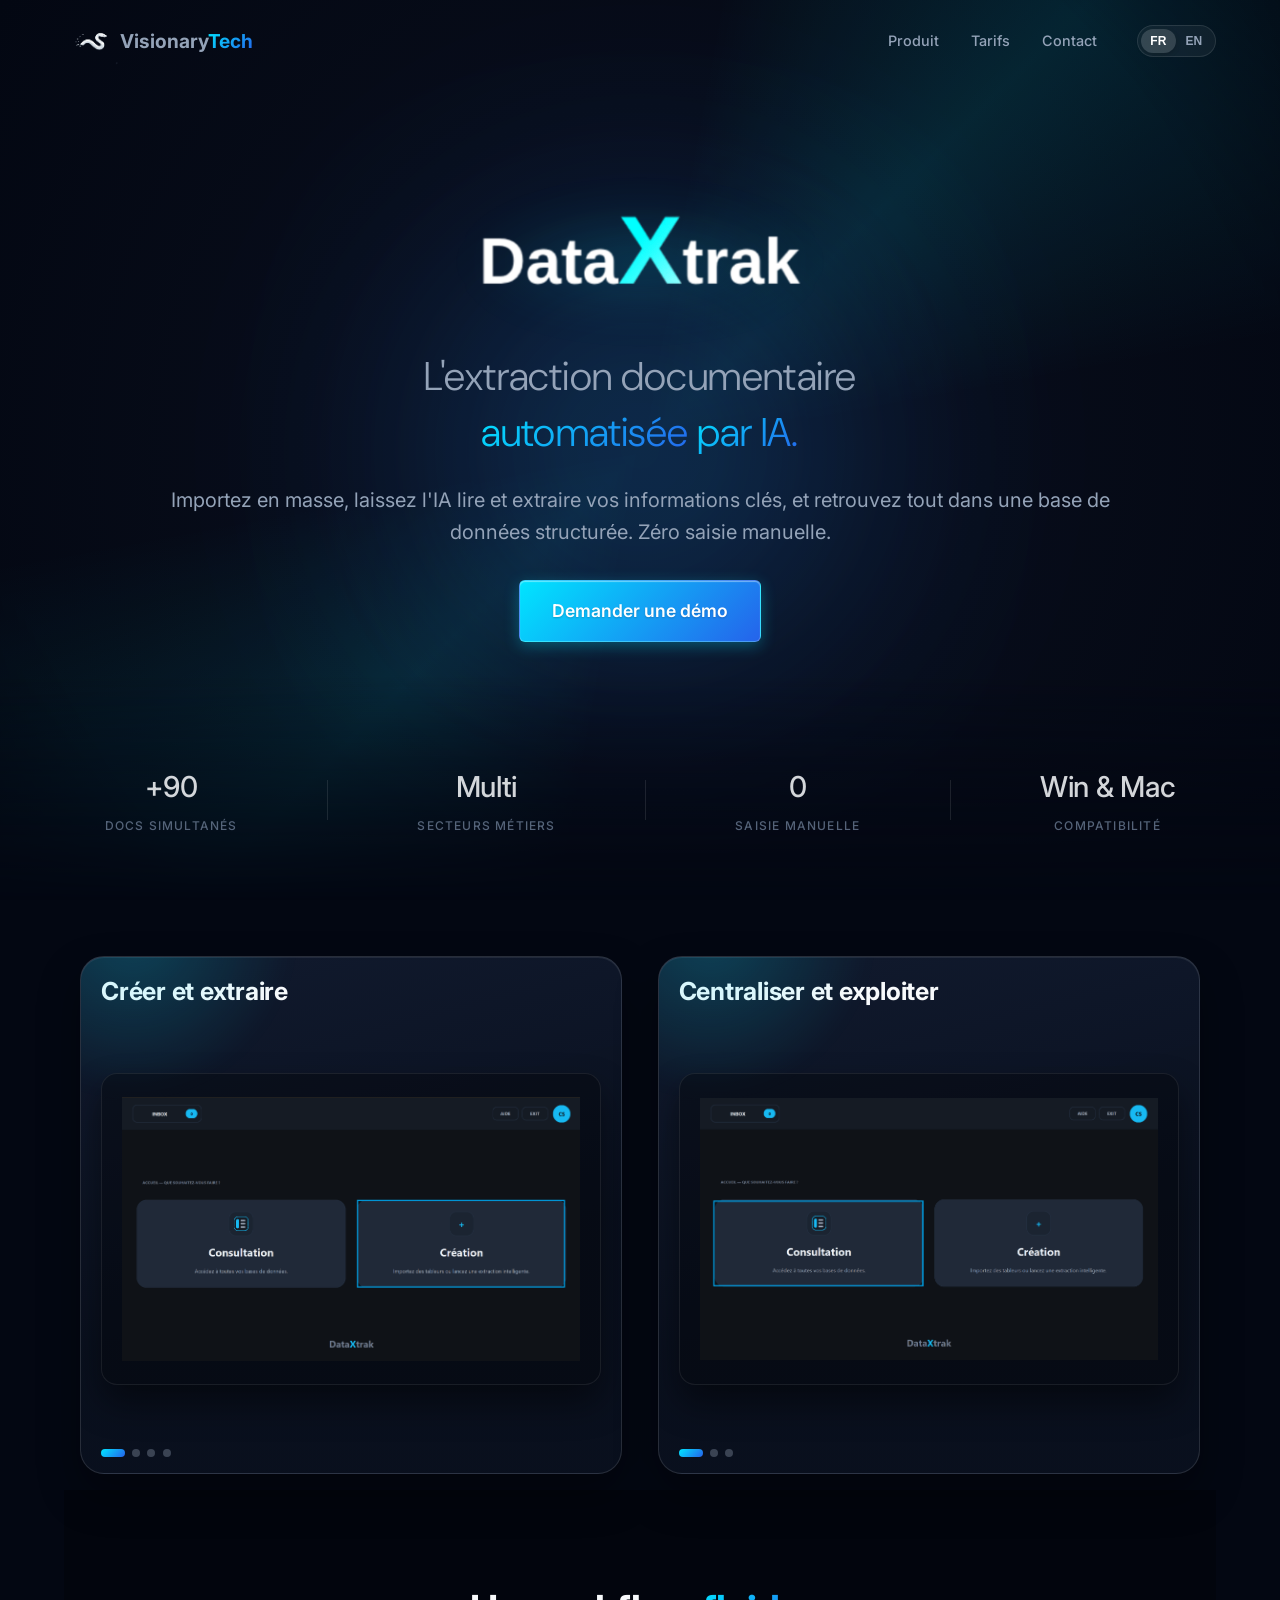
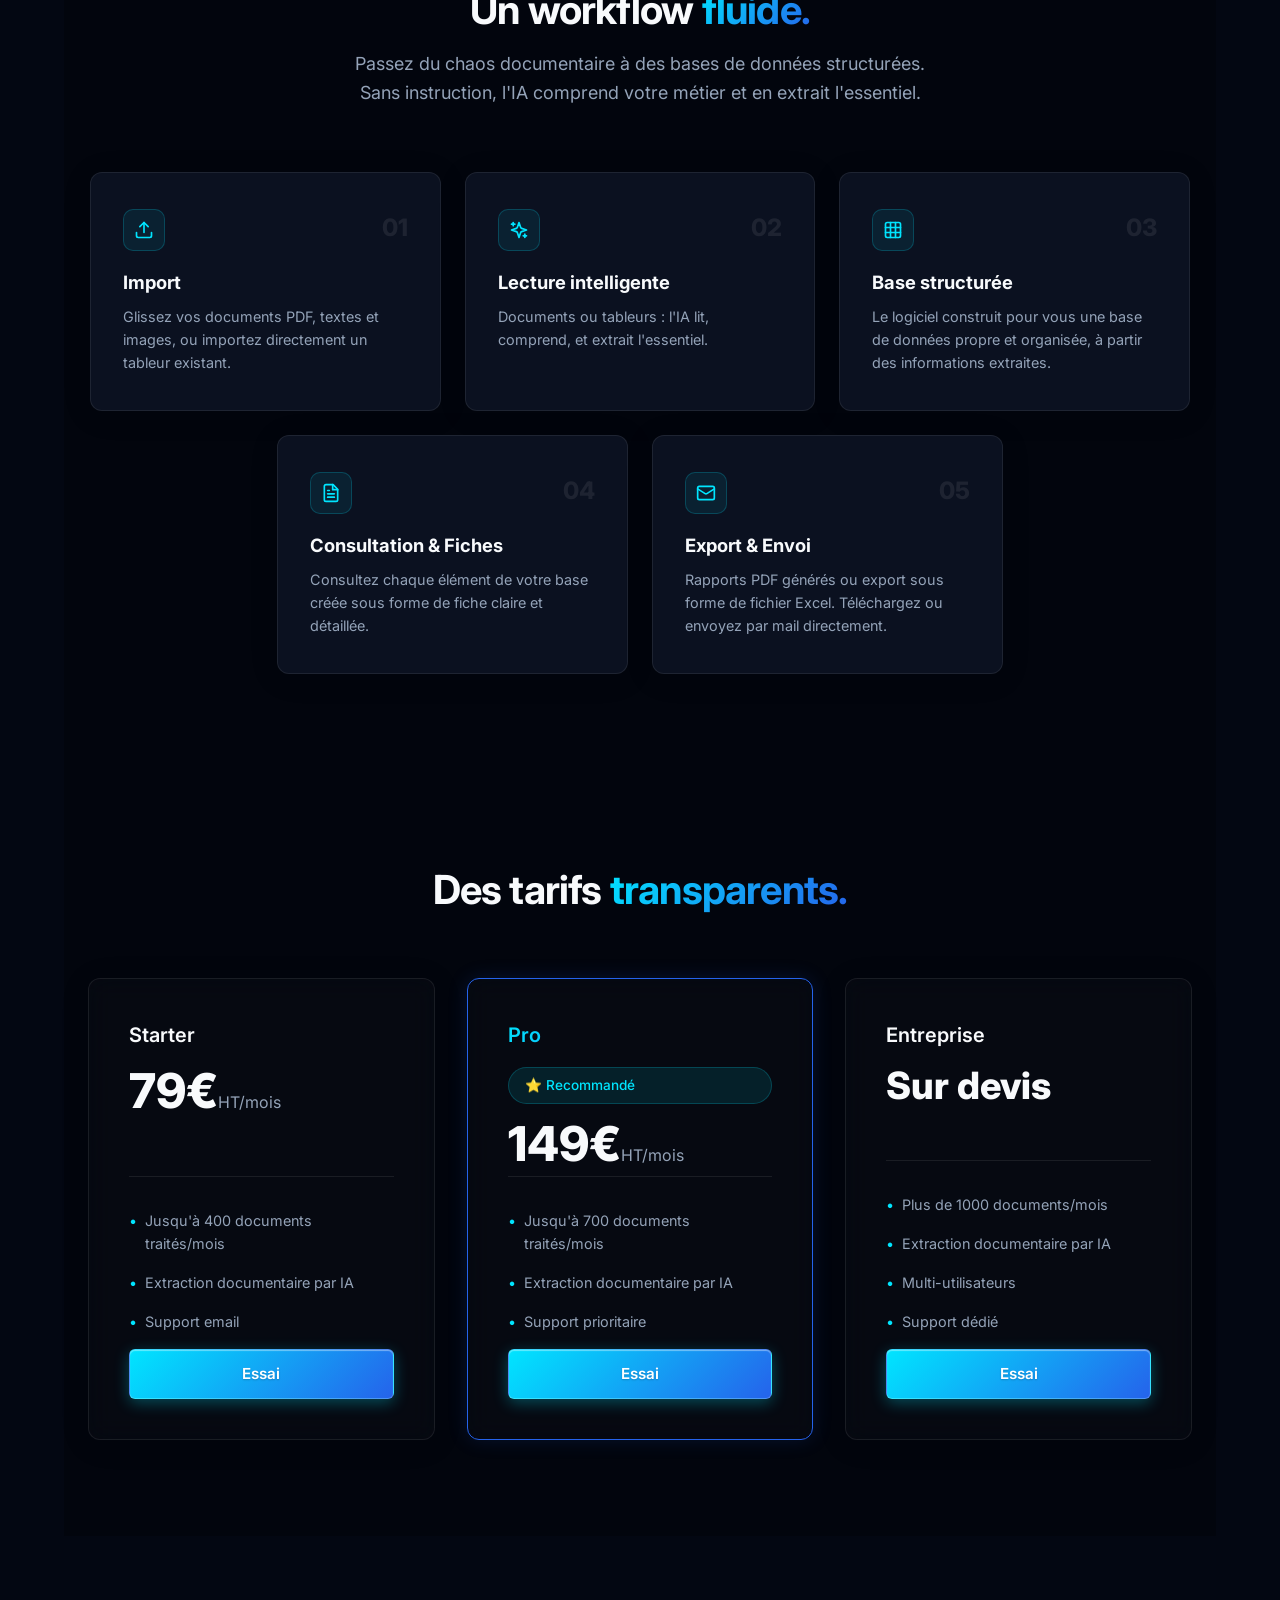
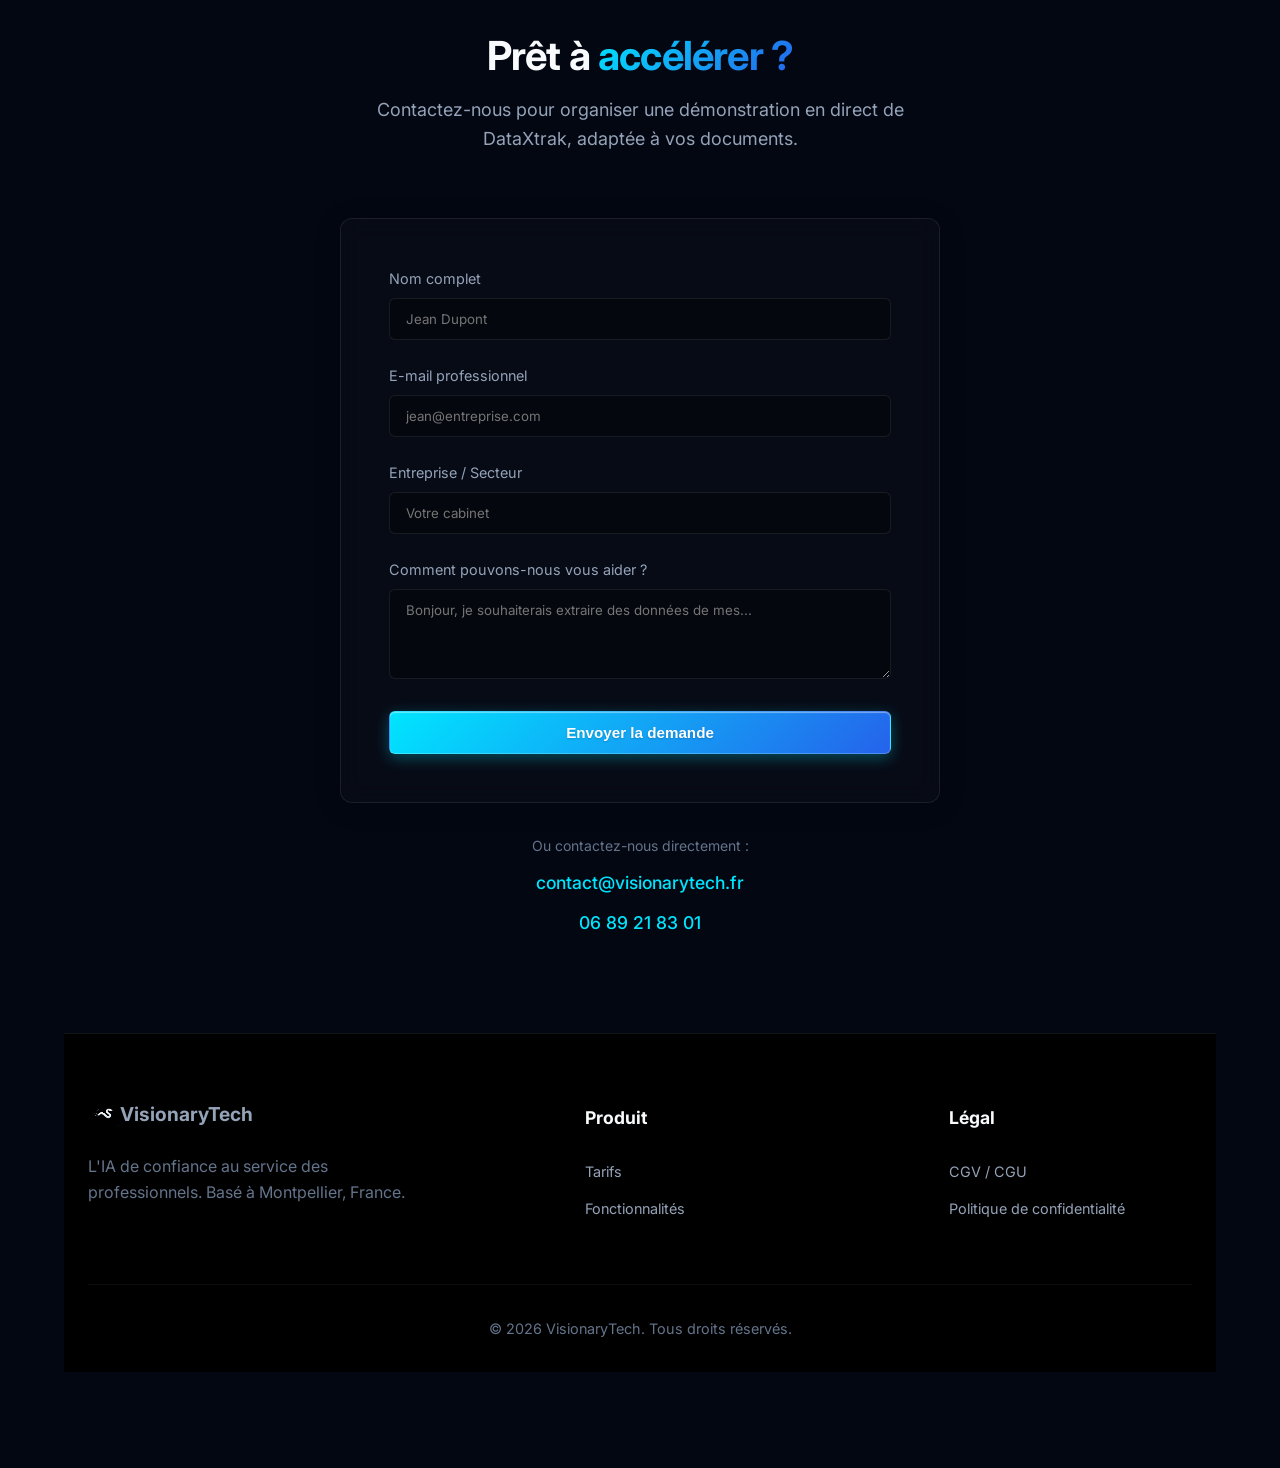
==== commit 0c7b9ad3: "add: metadonné" ====
--- a/index.html
+++ b/index.html
@@ -1,17 +1,65 @@
-<!DOCTYPE html>
+﻿<!DOCTYPE html>
 <html lang="fr" class="dark">
 <head>
     <meta charset="UTF-8">
     <meta name="viewport" content="width=device-width, initial-scale=1.0">
-    <title>DataXtrak par VisionaryTech</title>
-    <meta name="description" content="DataXtrak est le logiciel desktop d'extraction documentaire de VisionaryTech. Importez, extrayez, et archivez automatiquement vos données métiers grâce à l'IA.">
+    <meta http-equiv="X-UA-Compatible" content="ie=edge">
+    <title>VisionaryTech | DataXtrak</title>
+    
+    <!-- Métadonnées principales (Google, Bing, Brave, DuckDuckGo) -->
+    <meta name="description" content="DataXtrak est le logiciel desktop d'extraction documentaire par IA de VisionaryTech. Importez vos documents, extrayez les données clés et archivez-les automatiquement.">
+    <meta name="keywords" content="DataXtrak, extraction documentaire, IA, intelligence artificielle, logiciel desktop, OCR, traitement documents">
+    <meta name="author" content="VisionaryTech">
+    <meta name="copyright" content="VisionaryTech 2026">
+    <meta name="robots" content="index, follow, max-snippet:-1, max-image-preview:large, max-video-preview:-1">
+    <meta name="googlebot" content="index, follow, max-snippet:-1, max-image-preview:large, max-video-preview:-1">
+    <meta name="bingbot" content="index, follow, max-snippet:-1, max-image-preview:large, max-video-preview:-1">
+    <meta name="google" content="notranslate">
+    <meta name="language" content="French">
+    <meta name="revisit-after" content="7 days">
+    <meta name="theme-color" content="#00e5ff">
 
     <!-- Open Graph / Réseaux sociaux -->
-    <meta property="og:title" content="DataXtrak | L'extraction documentaire par VisionaryTech">
-    <meta property="og:description" content="Extraction intelligente de documents alimentée par l'intelligence artificielle pour les professionnels.">
+    <meta property="og:site_name" content="VisionaryTech">
+    <meta property="og:title" content="VisionaryTech | DataXtrak - Extraction documentaire par IA">
+    <meta property="og:description" content="DataXtrak est le logiciel desktop d'extraction documentaire par IA de VisionaryTech. Importez vos documents, extrayez les données clés et archivez-les automatiquement.">
     <meta property="og:type" content="website">
-    <meta property="og:url" content="https://visionary-tech.fr">
+    <meta property="og:url" content="https://visionary-tech.fr/">
     <meta property="og:image" content="https://visionary-tech.fr/assets/dataxtrak_app_mockup_1776325610851.png">
+    <meta property="og:image:width" content="1200">
+    <meta property="og:image:height" content="630">
+    <meta property="og:locale" content="fr_FR">
+
+    <!-- Twitter Card -->
+    <meta name="twitter:card" content="summary_large_image">
+    <meta name="twitter:title" content="VisionaryTech | DataXtrak - Extraction documentaire par IA">
+    <meta name="twitter:description" content="DataXtrak transforme vos documents en données structurées grâce à l'IA, en local sur Windows et macOS.">
+    <meta name="twitter:image" content="https://visionary-tech.fr/assets/dataxtrak_app_mockup_1776325610851.png">
+    <meta name="twitter:site" content="@VisionaryTechAI">
+
+    <!-- Canonical URL -->
+        <link rel="canonical" href="https://visionary-tech.fr/">
+    <link rel="alternate" hreflang="fr" href="https://visionary-tech.fr/">
+    <link rel="alternate" hreflang="x-default" href="https://visionary-tech.fr/">
+
+    <script type="application/ld+json">
+    {
+      "@context": "https://schema.org",
+      "@type": "SoftwareApplication",
+      "name": "DataXtrak",
+      "applicationCategory": "BusinessApplication",
+      "operatingSystem": "Windows, macOS",
+      "description": "DataXtrak est le logiciel desktop d'extraction documentaire par IA de VisionaryTech. Il permet d'importer des documents, d'extraire les données clés et de les organiser automatiquement.",
+      "url": "https://visionary-tech.fr/",
+      "image": "https://visionary-tech.fr/assets/dataxtrak_app_mockup_1776325610851.png",
+      "publisher": {
+        "@type": "Organization",
+        "name": "VisionaryTech",
+        "url": "https://visionary-tech.fr/",
+        "logo": "https://visionary-tech.fr/assets/logo-visionarytech.png"
+      }
+    }
+    </script>
 
     <!-- Favicon -->
     <link rel="shortcut icon" href="./favicon.ico?v=2">
@@ -356,3 +404,5 @@
     <script src="./main.js"></script>
 </body>
 </html>
+
+
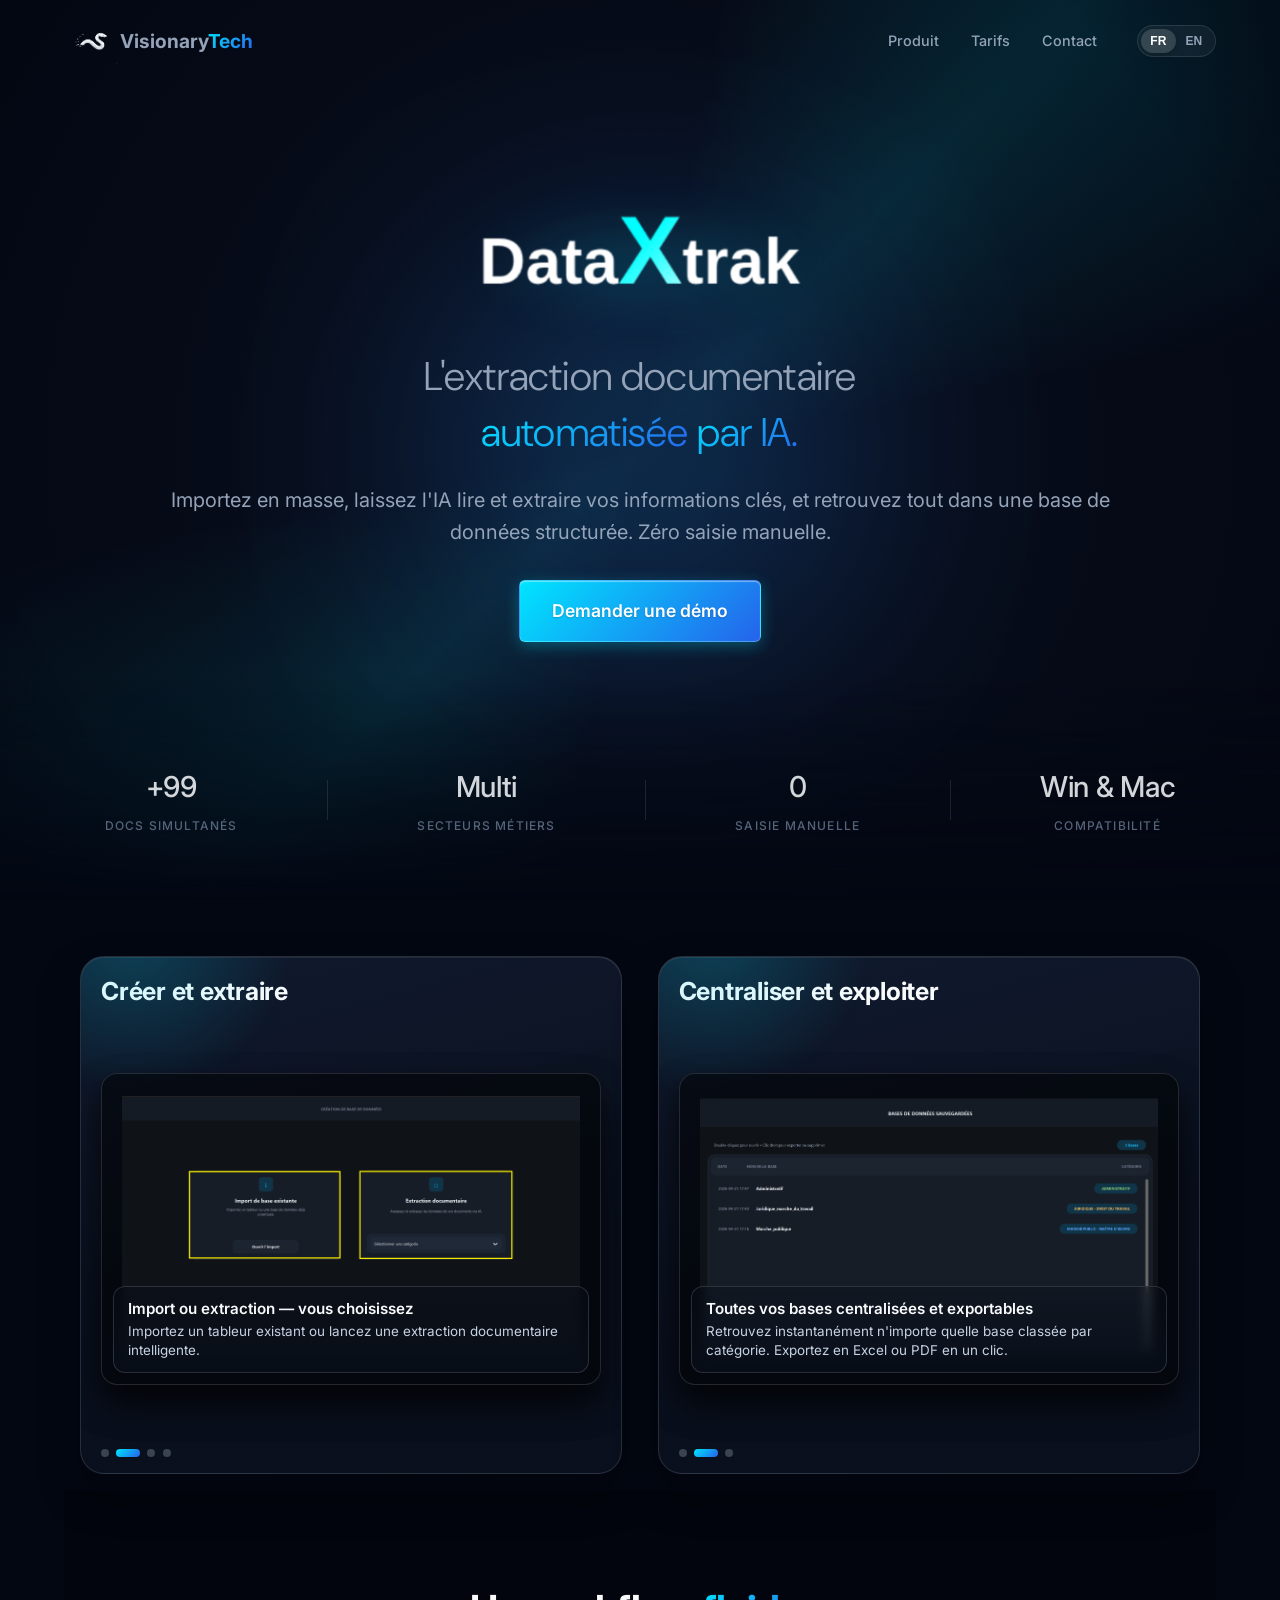
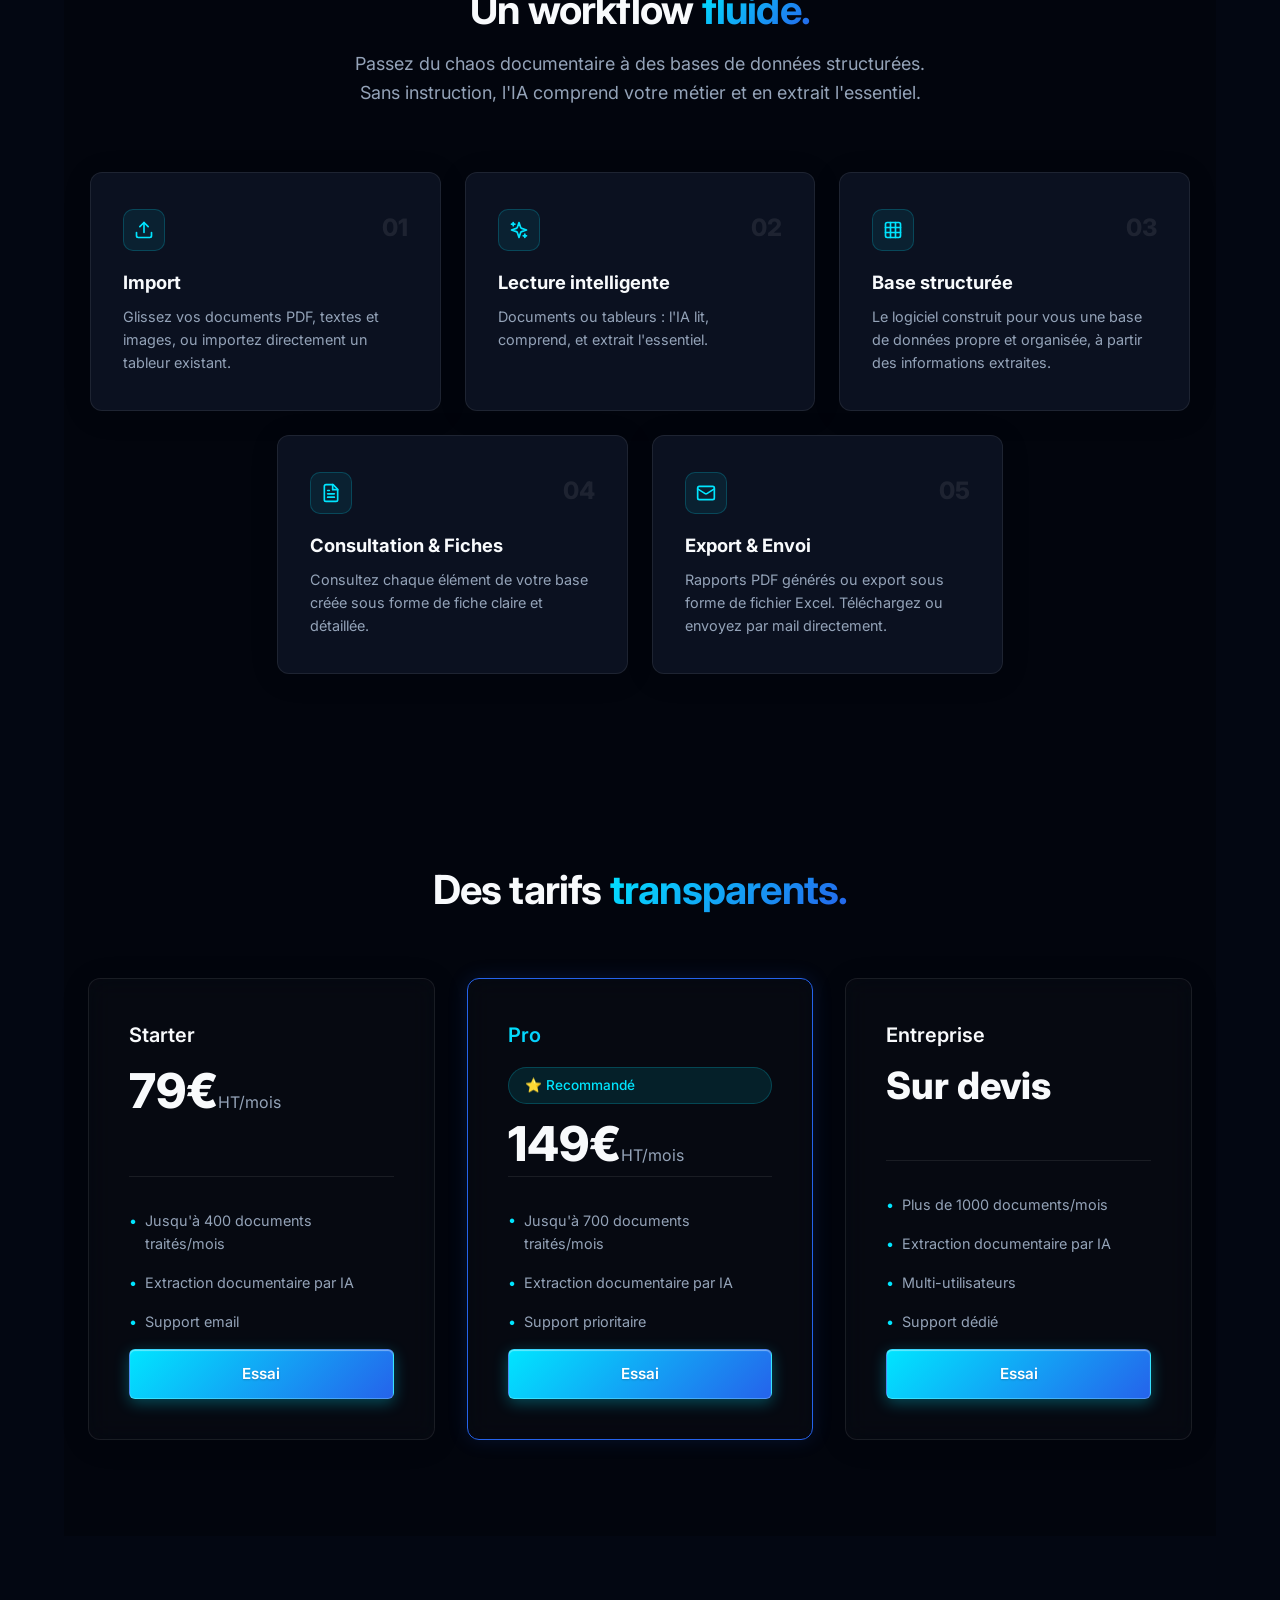
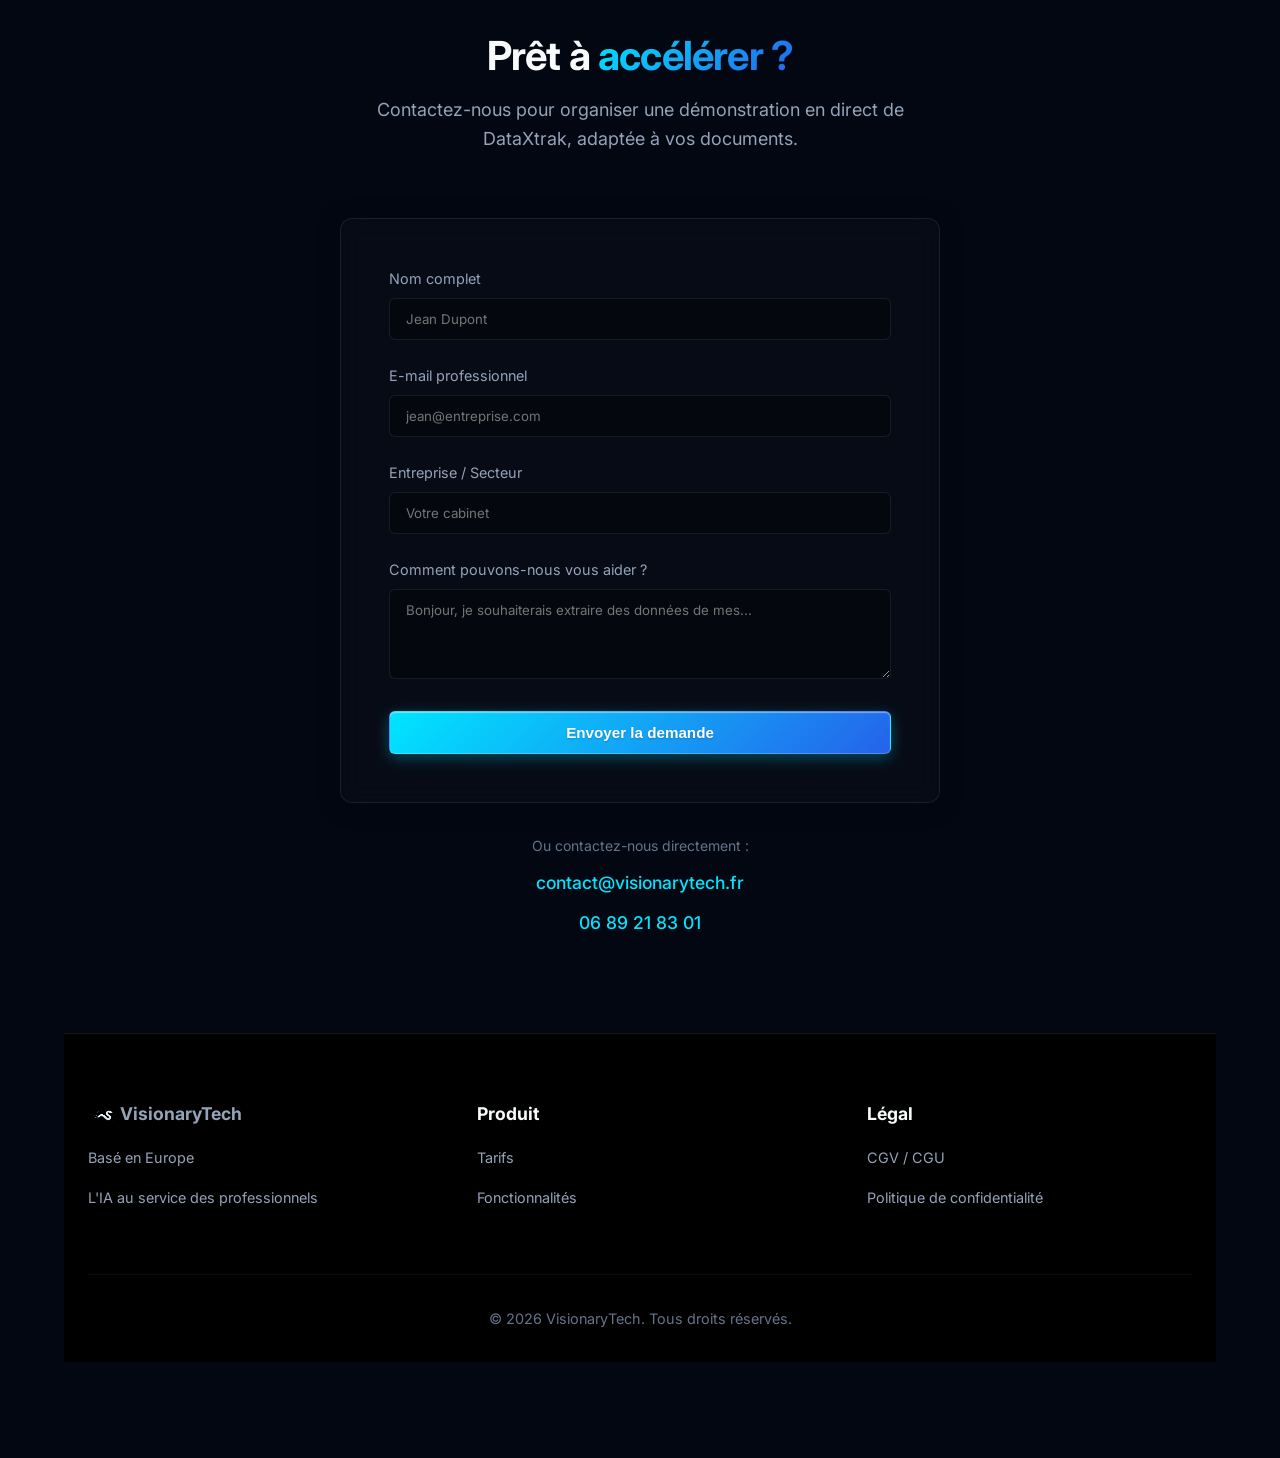
==== commit 15657e3c: "fix: footer align" ====
--- a/index.html
+++ b/index.html
@@ -372,7 +372,7 @@
     </section>
 
     <!-- Footer -->
-    <footer class="footer">
+    <!-- <footer class="footer">
         <div class="container">
             <div class="footer-grid">
                 <div class="footer-brand">
@@ -390,7 +390,6 @@
                 <div class="footer-links">
                     <h4 class="footer-title" data-i18n="ft_t2">Légal</h4>
                     <a href="./cgv.html" data-i18n="ft_l6">CGV / CGU</a>
-                    <!-- <a href="#" data-i18n="ft_l5">Mentions légales</a> -->
                     <a href="./confidentialite.html" data-i18n="ft_l7">Politique de confidentialité</a>
                 </div>
             </div>
@@ -398,7 +397,38 @@
                 <p data-i18n="ft_bot">&copy; 2026 VisionaryTech. Tous droits réservés.</p>
             </div>
         </div>
+    </footer> -->
+    <footer class="footer">
+        <div class="container">
+            <div class="footer-grid">
+                <div class="footer-column">
+                    <div class="footer-title footer-brand-title">
+                        <img src="./assets/logo-visionarytech.png" alt="Logo VisionaryTech" data-i18n-alt="alt_visionary_logo" class="footer-logo">
+                        <span>VisionaryTech</span>
+                    </div>
+                    <a href="#" class="footer-item">Basé en Europe</a>
+                    <a href="#" class="footer-item">L'IA au service des professionnels</a>
+                </div>
+
+                <div class="footer-column">
+                    <h4 class="footer-title" data-i18n="ft_t1">Produit</h4>
+                    <a href="#pricing" class="footer-item" data-i18n="ft_l3">Tarifs</a>
+                    <a href="#how-it-works" class="footer-item" data-i18n="ft_l1">Fonctionnalités</a>
+                </div>
+
+                <div class="footer-column">
+                    <h4 class="footer-title" data-i18n="ft_t2">Légal</h4>
+                    <a href="./cgv.html" class="footer-item" data-i18n="ft_l6">CGV / CGU</a>
+                    <a href="./confidentialite.html" class="footer-item" data-i18n="ft_l7">Politique de confidentialité</a>
+                </div>
+            </div>
+
+            <div class="footer-bottom">
+                <p data-i18n="ft_bot">&copy; 2026 VisionaryTech. Tous droits réservés.</p>
+            </div>
+        </div>
     </footer>
+
 
     <script src="./translations.js"></script>
     <script src="./main.js"></script>
--- a/style.css
+++ b/style.css
@@ -1411,61 +1411,57 @@
 }
 
 .footer-grid {
-    display: flex;
-    justify-content: space-between;
-    align-items: flex-start;
-    gap: 4rem;
+    display: grid;
+    grid-template-columns: 1fr 1fr 1fr;
+    column-gap: 4rem;
     margin-bottom: 4rem;
-}
-
-/* Chaque colonne du footer */
-.footer-brand,
-.footer-links {
-    display: flex;
-    flex-direction: column;
-    align-items: flex-start;
+    align-items: start;
+}
+
+.footer-column {
+    display: grid;
+    grid-template-rows: 32px 24px 24px;
+    row-gap: 1rem;
+    align-items: center;
     text-align: left;
 }
 
-/* Colonne gauche */
-.footer-brand {
-    width: 34%;
-}
-
-.footer-brand .brand {
-    justify-content: flex-start;
-    min-height: 32px;
+/* Ligne titre : logo / Produit / Légal */
+.footer-title {
+    height: 32px;
+    margin: 0;
+    display: flex;
+    align-items: center;
+    font-size: 1.1rem;
+    font-weight: 700;
+    line-height: 1;
+    color: var(--text-primary);
+}
+
+.footer-brand-title {
+    gap: 0;
+    color: var(--text-secondary);
 }
 
 .footer-logo {
     height: 32px;
-}
-
-.footer-desc {
-    max-width: 340px;
-    line-height: 1.6;
-    margin-top: 1.5rem;
-}
-
-/* Colonnes Produit / Légal */
-.footer-links {
-    width: 22%;
-    padding-top: 4px;
-    gap: 0.85rem;
-}
-
-.footer-title {
-    font-size: 1.1rem;
-    line-height: 32px;
-    margin-bottom: 0.75rem;
-}
-
-.footer-links a {
+    width: auto;
+    object-fit: contain;
+    display: block;
+    transform: none;
+}
+
+/* Lignes items : Basé / Tarifs / CGV, puis IA / Fonctionnalités / Politique */
+.footer-item {
+    height: 24px;
+    display: flex;
+    align-items: center;
     color: var(--text-secondary);
     font-size: 0.9rem;
-}
-
-.footer-links a:hover {
+    line-height: 1;
+}
+
+.footer-item:hover {
     color: var(--text-primary);
 }
 
@@ -1474,7 +1470,6 @@
     display: flex;
     justify-content: center;
     align-items: center;
-    gap: 1.5rem;
     border-top: 1px solid rgba(255, 255, 255, 0.05);
     padding-top: 2rem;
     color: var(--text-dim);
@@ -1490,34 +1485,23 @@
     }
 
     .footer-grid {
-        flex-direction: column;
-        align-items: center;
-        gap: 2.5rem;
+        grid-template-columns: 1fr;
+        row-gap: 2.5rem;
         margin-bottom: 3rem;
     }
 
-    .footer-brand,
-    .footer-links {
-        width: 100%;
-        align-items: center;
+    .footer-column {
+        grid-template-rows: auto auto auto;
+        row-gap: 0.85rem;
+        justify-items: center;
         text-align: center;
     }
 
-    .footer-brand .brand {
+    .footer-title,
+    .footer-item {
         justify-content: center;
-    }
-
-    .footer-desc {
-        max-width: 100%;
-        margin-top: 1rem;
-    }
-
-    .footer-links {
-        padding-top: 0;
-    }
-
-    .footer-title {
-        line-height: 1.2;
+        height: auto;
+        line-height: 1.3;
     }
 
     .footer-bottom {
@@ -1525,7 +1509,6 @@
         gap: 1rem;
     }
 }
-
 
 .contact-email {
     font-size: 1.25rem;
@@ -1700,7 +1683,7 @@
         line-height: 1.5;
     }
 
-    /* 5. Center Footer Content */
+    /* 5. Center Footer Content
     .footer {
         text-align: center;
     }
@@ -1716,5 +1699,5 @@
         flex-direction: column;
         gap: 1.5rem;
         justify-content: center;
-    }
+    } */
 }
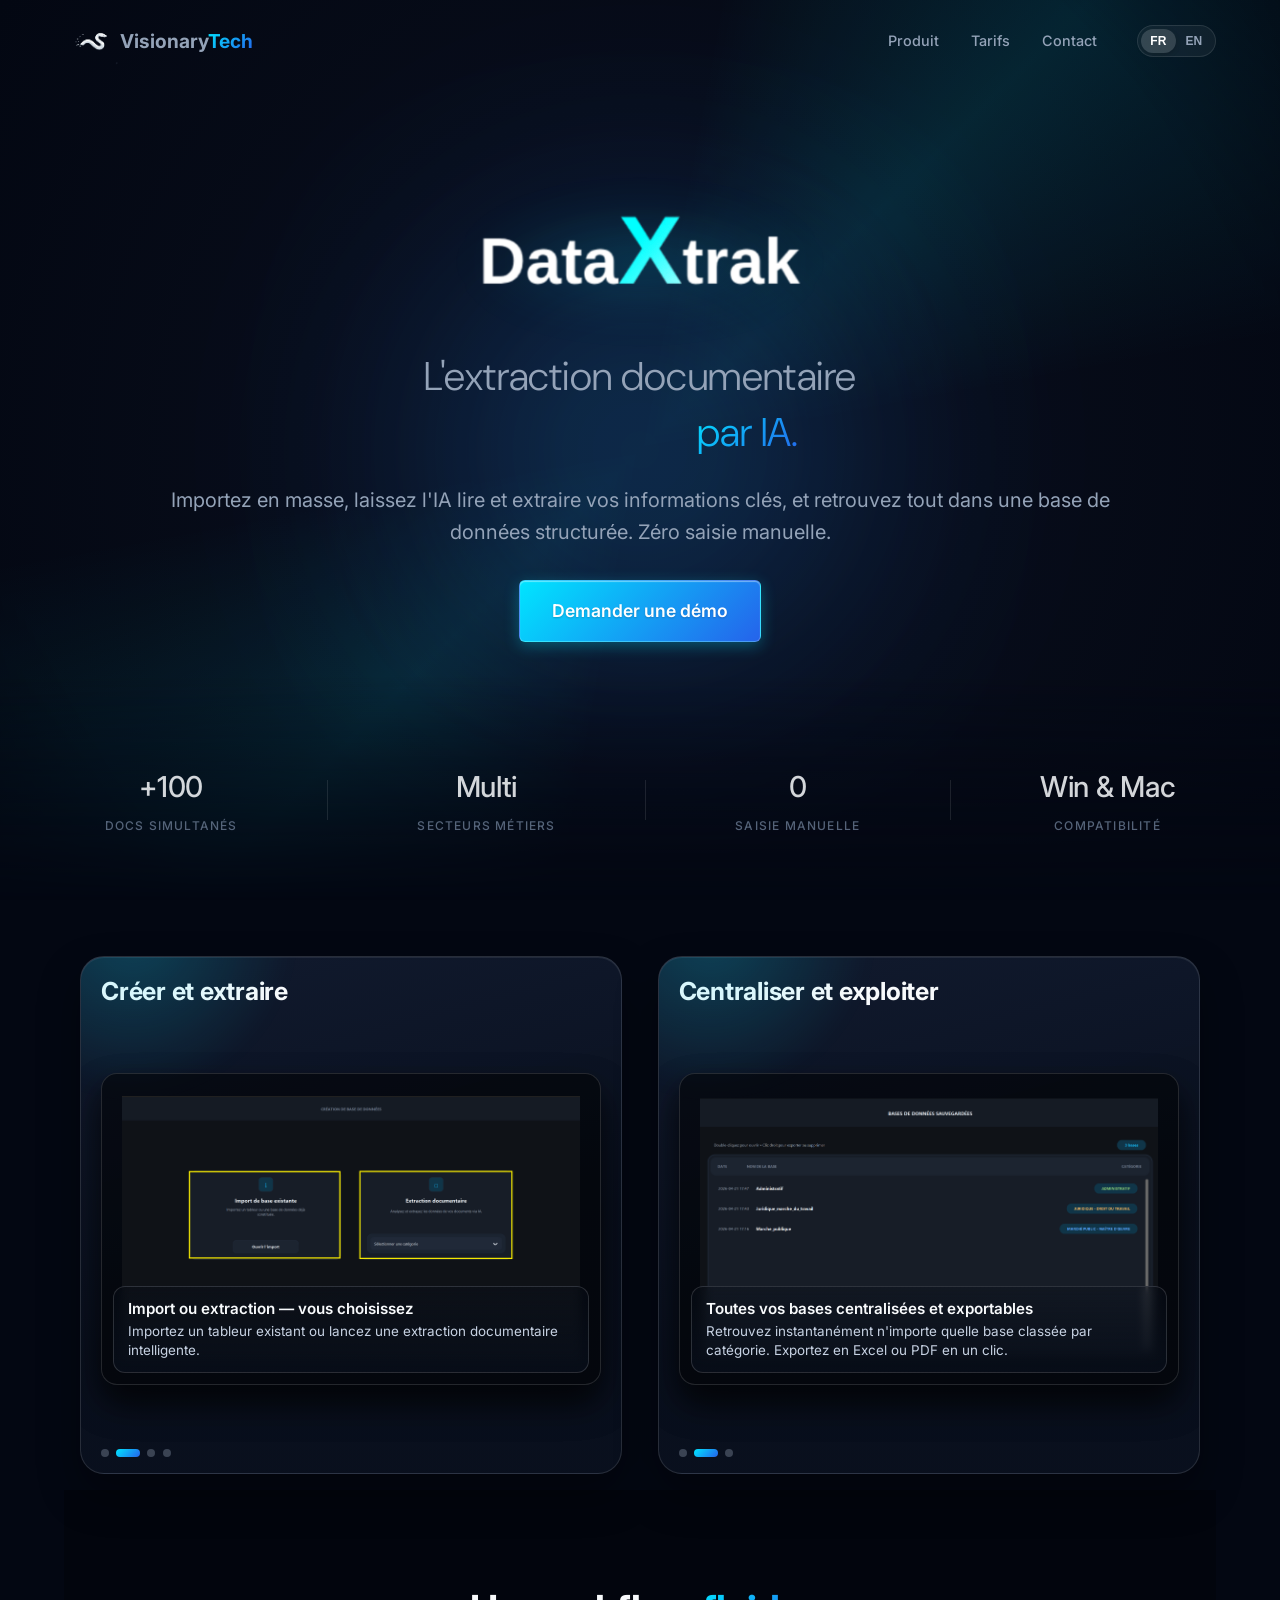
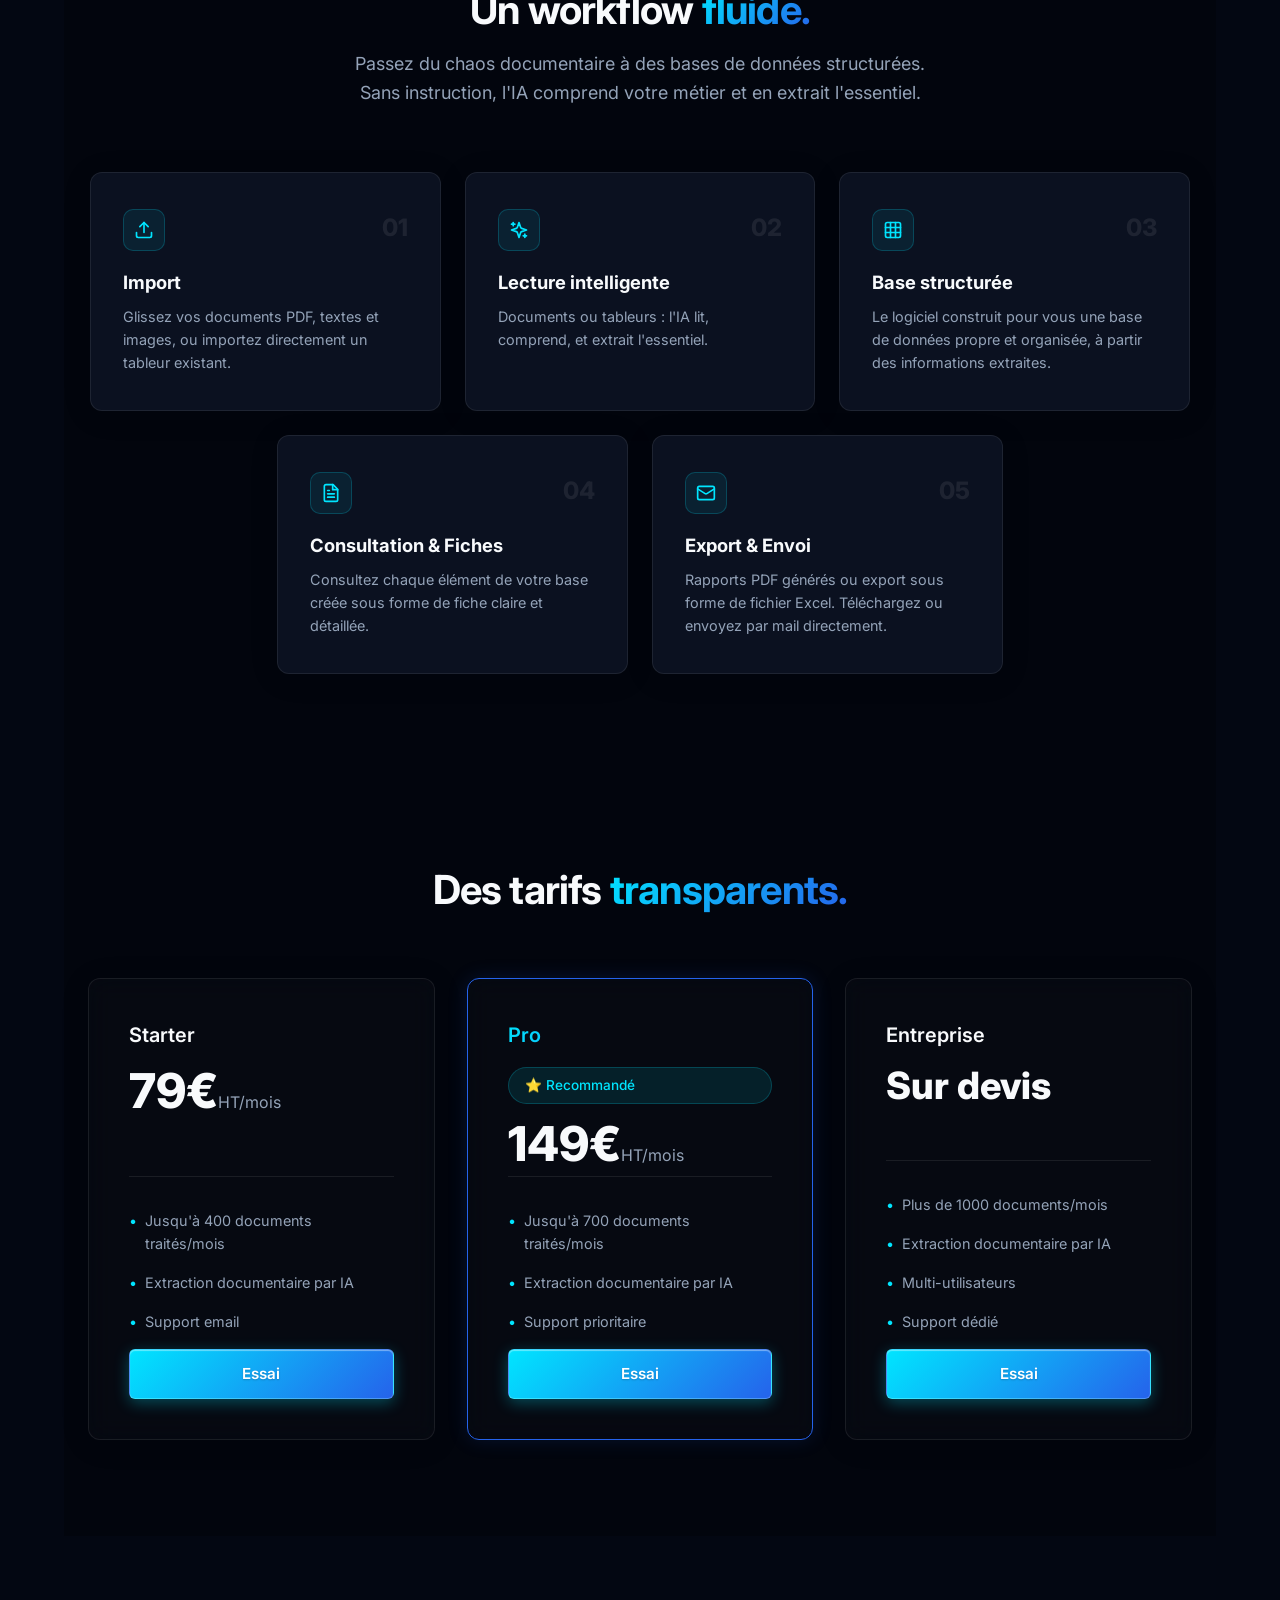
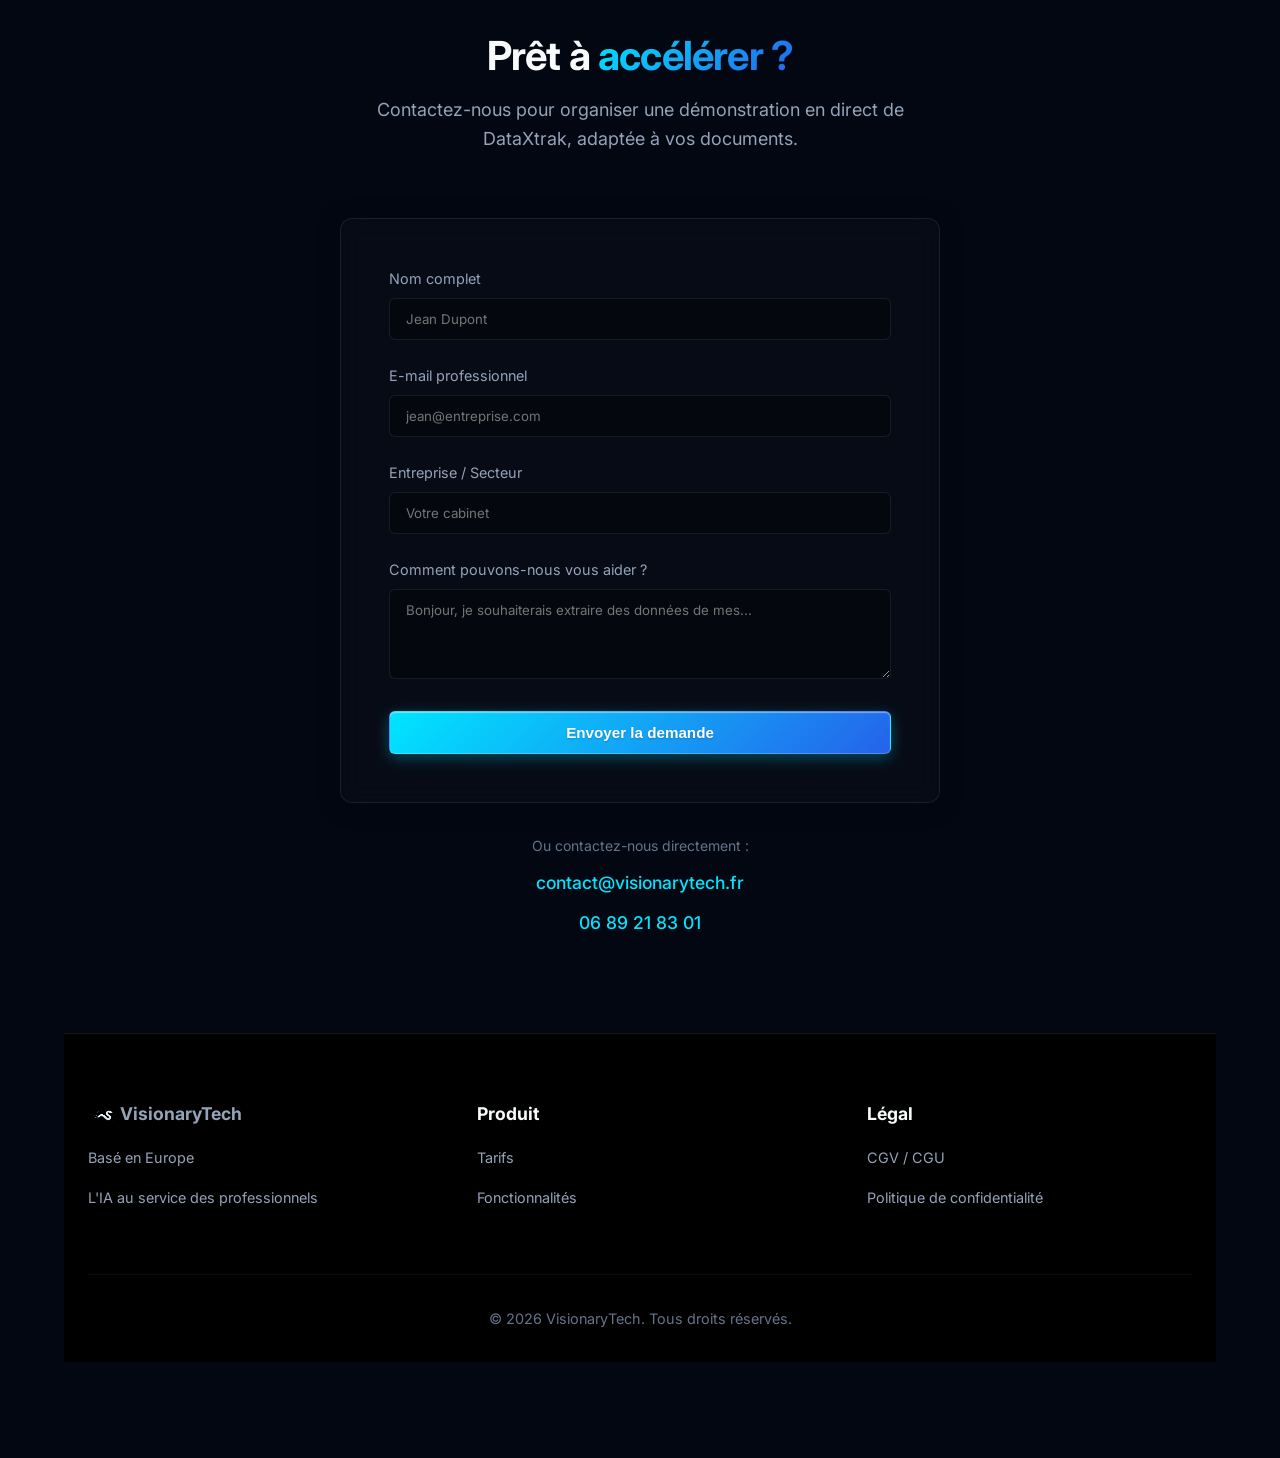
==== commit b9d71c5c: "fix: coding style" ====
--- a/index.html
+++ b/index.html
@@ -372,32 +372,6 @@
     </section>
 
     <!-- Footer -->
-    <!-- <footer class="footer">
-        <div class="container">
-            <div class="footer-grid">
-                <div class="footer-brand">
-                    <div class="brand">
-                        <img src="./assets/logo-visionarytech.png" alt="Logo VisionaryTech" data-i18n-alt="alt_visionary_logo" class="brand-logo footer-logo">
-                        <span class="brand-vt">VisionaryTech</span>
-                    </div>
-                    <p class="footer-desc mt-4 text-dim" data-i18n="ft_desc">L'IA de confiance au service des professionnels. Basé à Montpellier, France.</p>
-                </div>
-                <div class="footer-links">
-                    <h4 class="footer-title" data-i18n="ft_t1">Produit</h4>
-                    <a href="#pricing" data-i18n="ft_l3">Tarifs</a>
-                    <a href="#how-it-works" data-i18n="ft_l1">Fonctionnalités</a>
-                </div>
-                <div class="footer-links">
-                    <h4 class="footer-title" data-i18n="ft_t2">Légal</h4>
-                    <a href="./cgv.html" data-i18n="ft_l6">CGV / CGU</a>
-                    <a href="./confidentialite.html" data-i18n="ft_l7">Politique de confidentialité</a>
-                </div>
-            </div>
-            <div class="footer-bottom">
-                <p data-i18n="ft_bot">&copy; 2026 VisionaryTech. Tous droits réservés.</p>
-            </div>
-        </div>
-    </footer> -->
     <footer class="footer">
         <div class="container">
             <div class="footer-grid">
--- a/style.css
+++ b/style.css
@@ -379,7 +379,7 @@
     padding: 0.5rem 1.25rem;
     font-size: 0.85rem;
 }
-}
+
 
 .nav-link:hover {
     color: var(--brand-cyan);
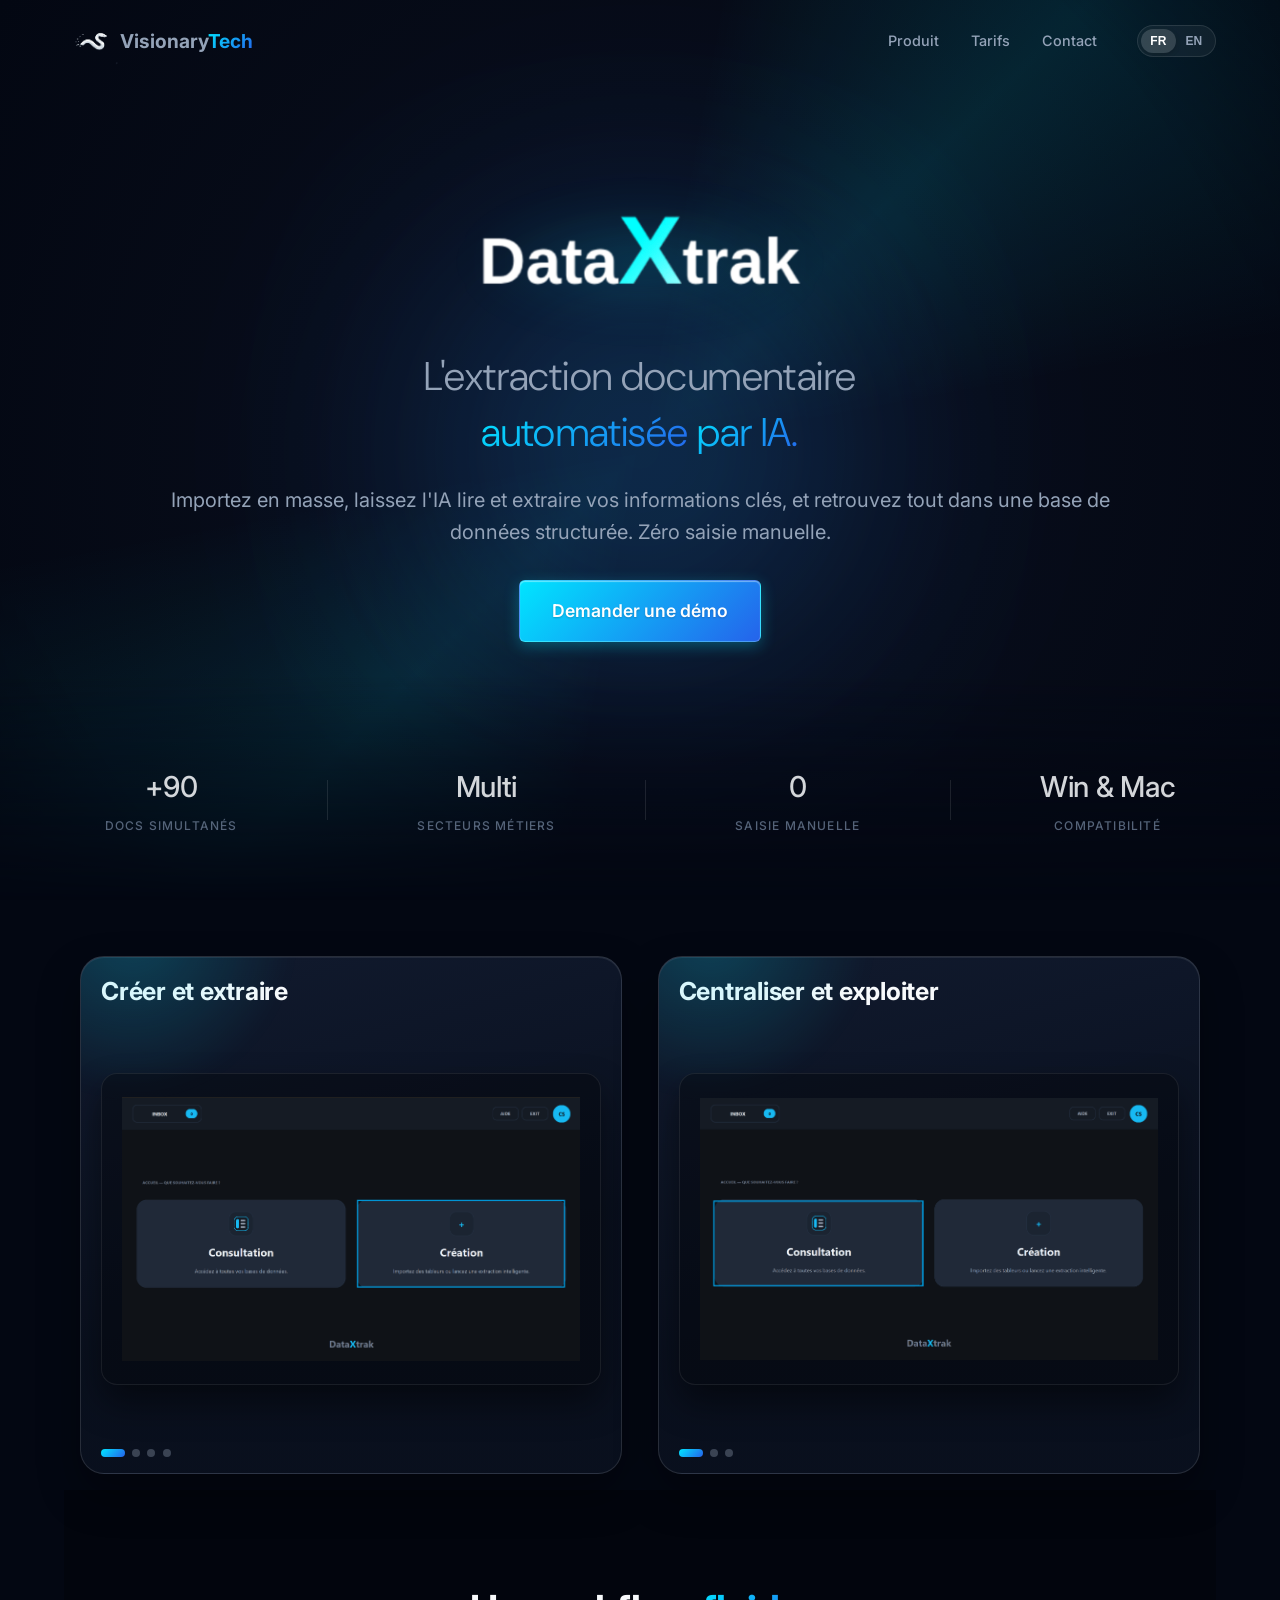
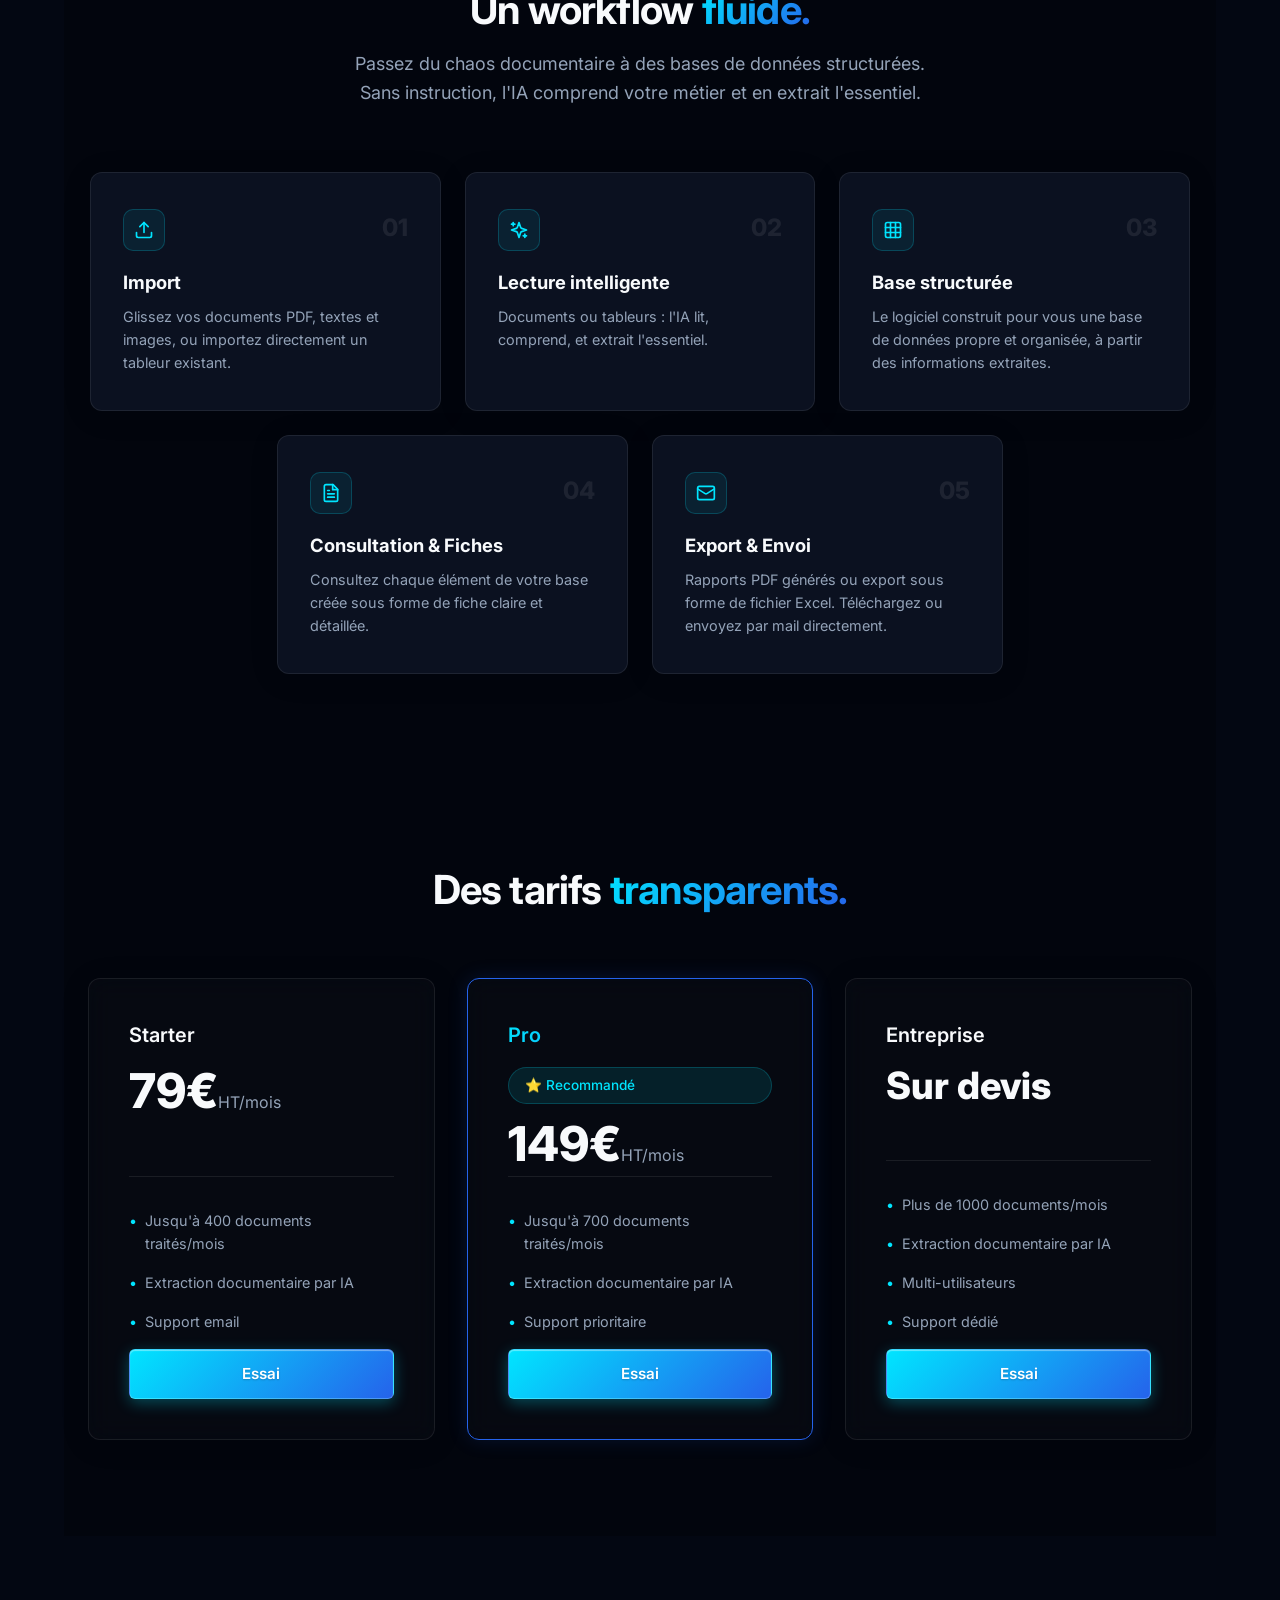
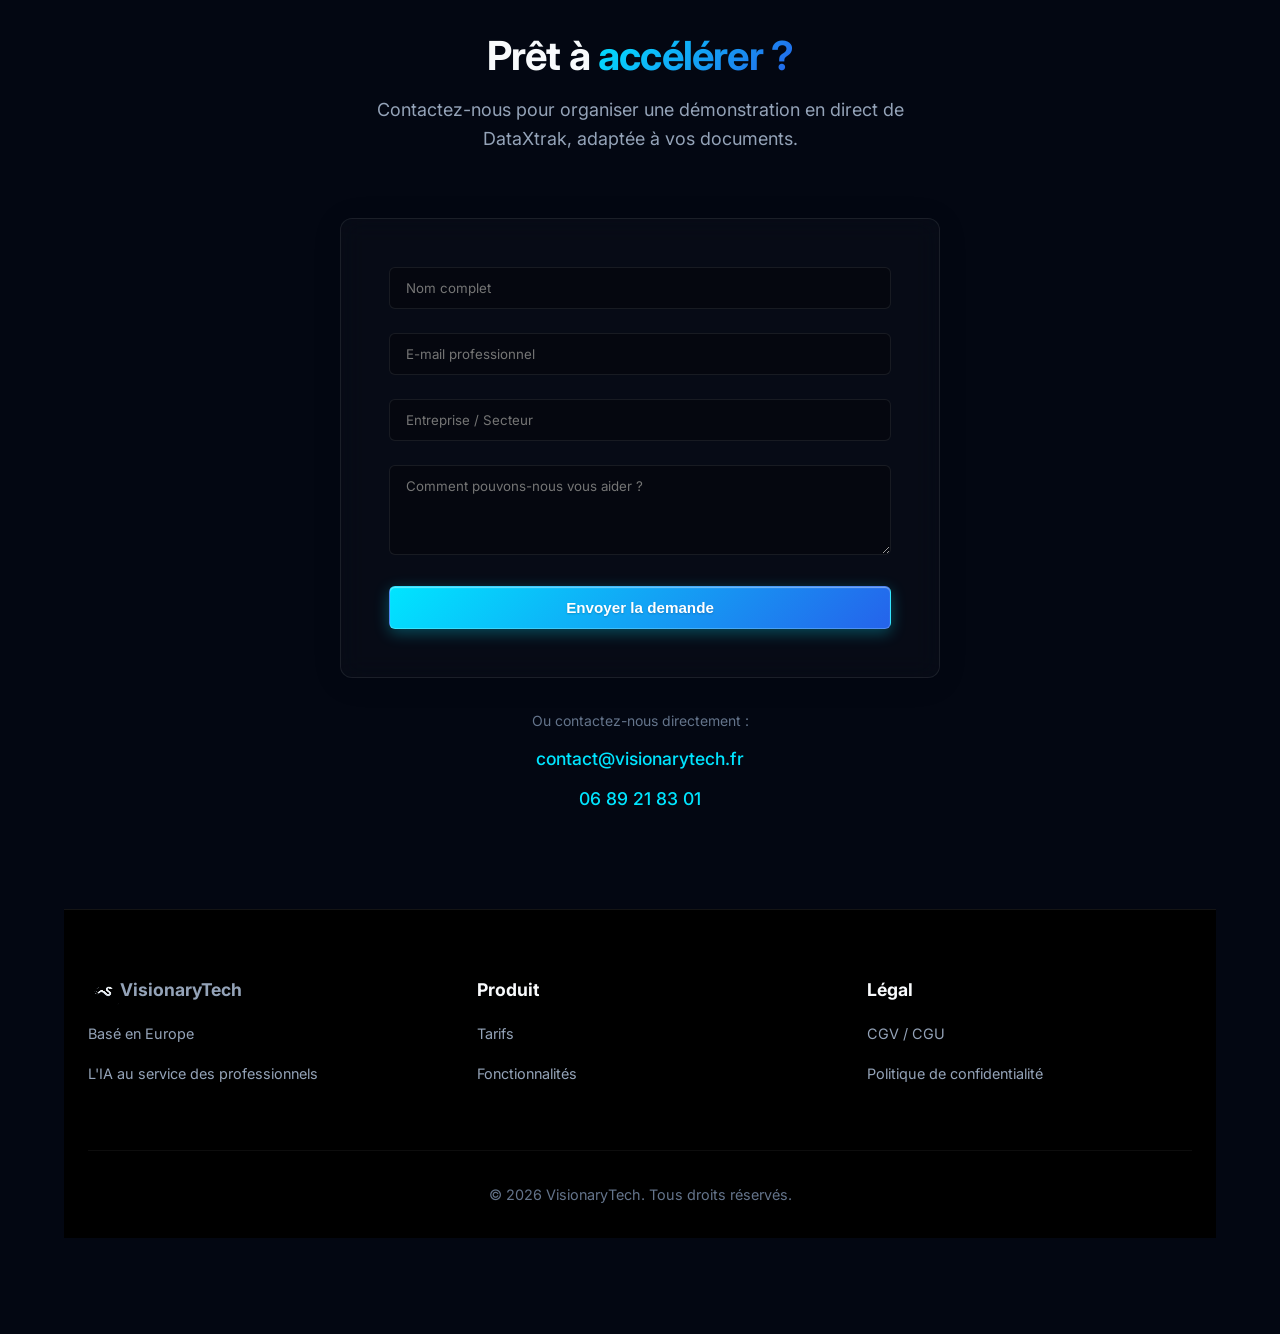
==== commit fb01ac53: "fix: forms placeholder" ====
--- a/index.html
+++ b/index.html
@@ -62,9 +62,9 @@
     </script>
 
     <!-- Favicon -->
-    <link rel="shortcut icon" href="./favicon.ico?v=2">
-    <link rel="icon" type="image/png" sizes="32x32" href="./favicon.png?v=2">
-    <link rel="icon" type="image/png" href="./assets/favicon-snake-cropped.png?v=2">
+    <link rel="shortcut icon" href="./favicon.ico?v=3">
+    <link rel="icon" type="image/png" sizes="32x32" href="./favicon.png?v=3">
+    <link rel="icon" type="image/png" href="./assets/favicon-snake-cropped.png?v=3">
 
     <!-- Fonts -->
     <link rel="preconnect" href="https://fonts.googleapis.com">
--- a/style.css
+++ b/style.css
@@ -1263,10 +1263,15 @@
 }
 
 .form-group label {
-    display: block;
-    margin-bottom: 0.5rem;
-    font-size: 0.9rem;
-    color: var(--text-secondary);
+    position: absolute;
+    width: 1px;
+    height: 1px;
+    padding: 0;
+    margin: -1px;
+    overflow: hidden;
+    clip: rect(0, 0, 0, 0);
+    white-space: nowrap;
+    border: 0;
 }
 
 .form-group input,
@@ -1700,4 +1705,4 @@
         gap: 1.5rem;
         justify-content: center;
     } */
-}+}
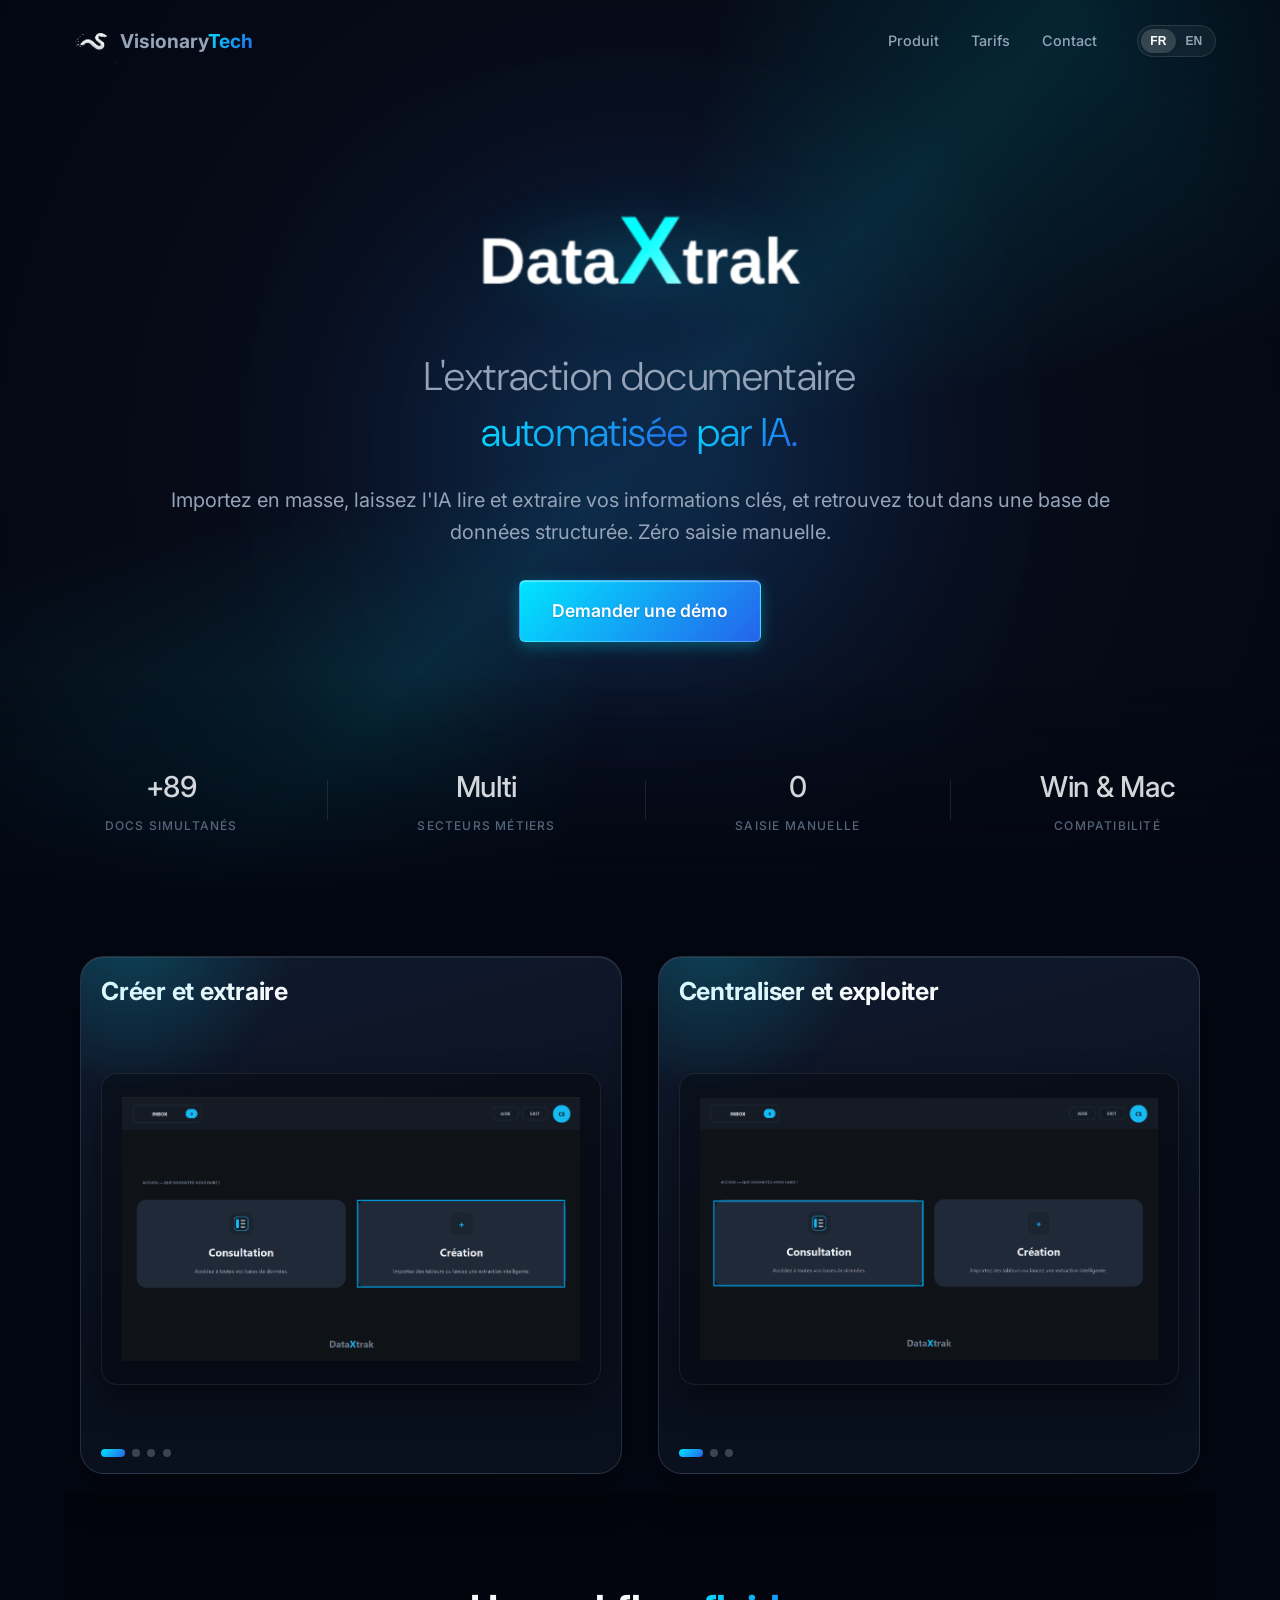
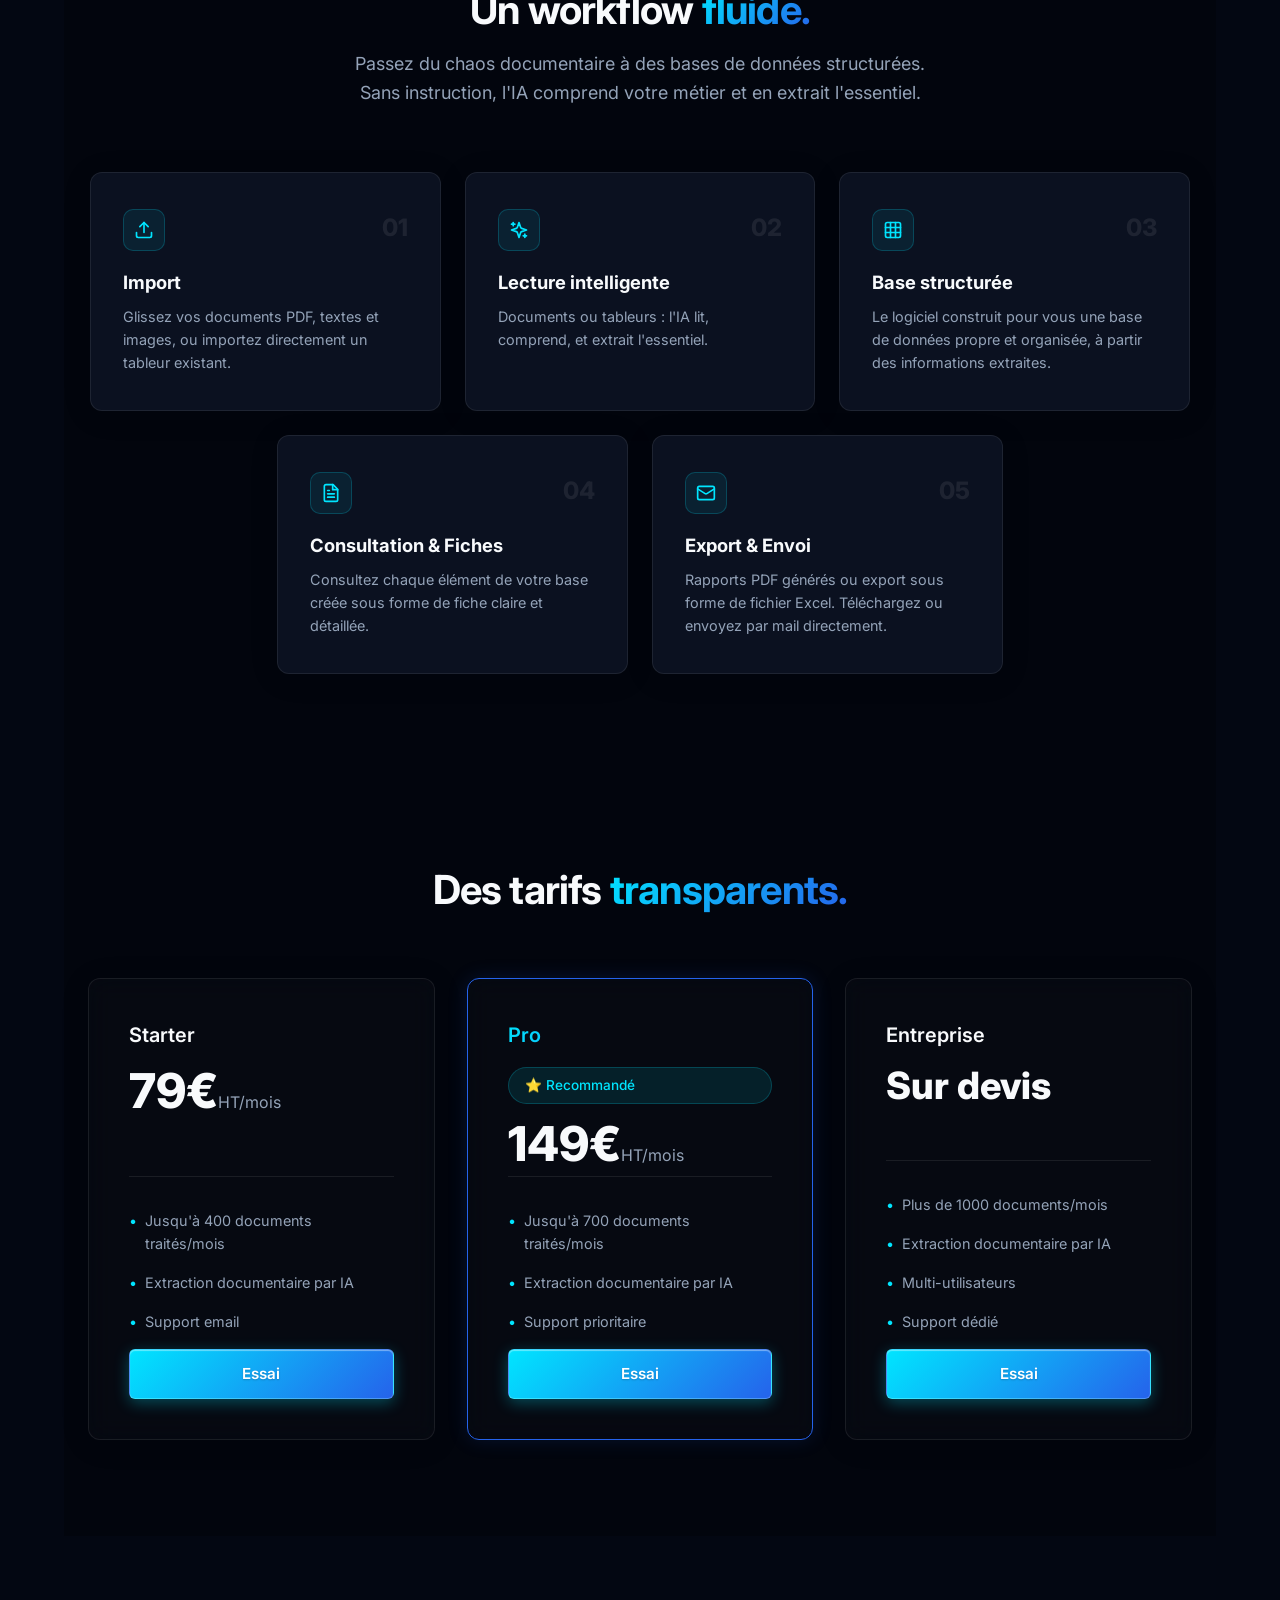
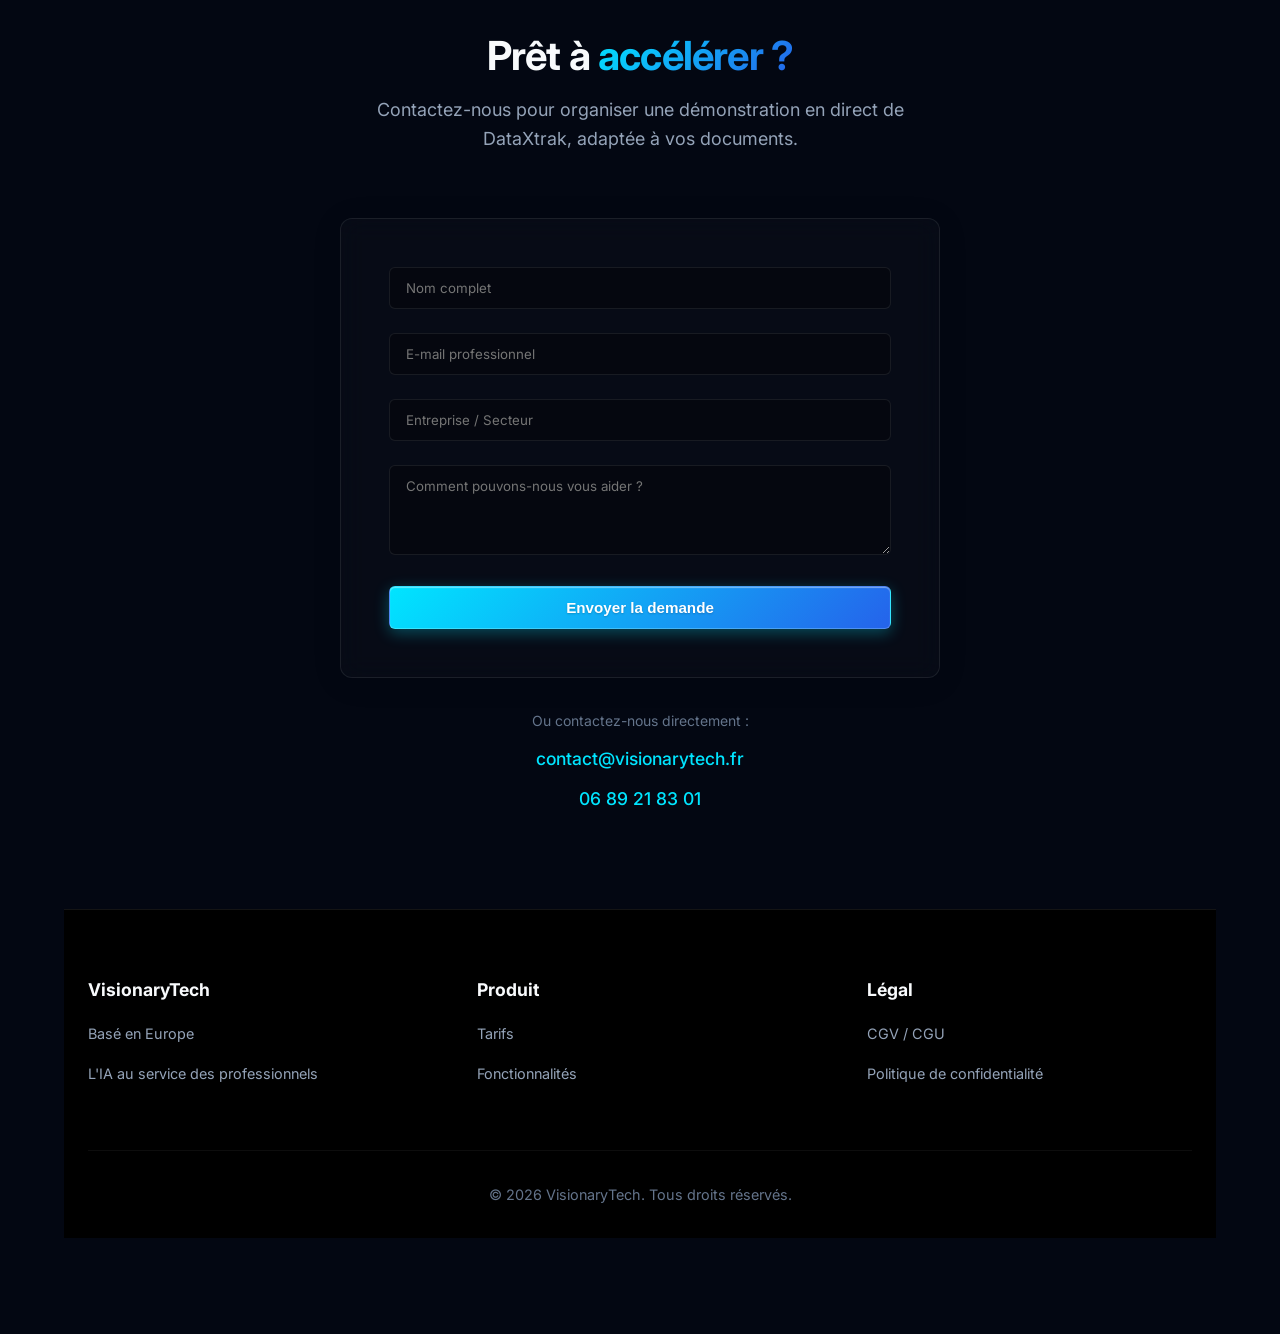
==== commit 979c29aa: "fix: footer" ====
--- a/index.html
+++ b/index.html
@@ -8,7 +8,7 @@
     
     <!-- Métadonnées principales (Google, Bing, Brave, DuckDuckGo) -->
     <meta name="description" content="DataXtrak est le logiciel desktop d'extraction documentaire par IA de VisionaryTech. Importez vos documents, extrayez les données clés et archivez-les automatiquement.">
-    <meta name="keywords" content="DataXtrak, extraction documentaire, IA, intelligence artificielle, logiciel desktop, OCR, traitement documents">
+    <meta name="keywords" content="DataXtrak, extraction documentaire, IA, intelligence artificielle, logiciel desktop, OCR, traitement documents, extraction données, automatisation, gestion documents, base de données, Windows, macOS, sécurité de donnée">
     <meta name="author" content="VisionaryTech">
     <meta name="copyright" content="VisionaryTech 2026">
     <meta name="robots" content="index, follow, max-snippet:-1, max-image-preview:large, max-video-preview:-1">
@@ -377,8 +377,7 @@
             <div class="footer-grid">
                 <div class="footer-column">
                     <div class="footer-title footer-brand-title">
-                        <img src="./assets/logo-visionarytech.png" alt="Logo VisionaryTech" data-i18n-alt="alt_visionary_logo" class="footer-logo">
-                        <span>VisionaryTech</span>
+                        <span class="footer-title">VisionaryTech</span>
                     </div>
                     <a href="#" class="footer-item">Basé en Europe</a>
                     <a href="#" class="footer-item">L'IA au service des professionnels</a>
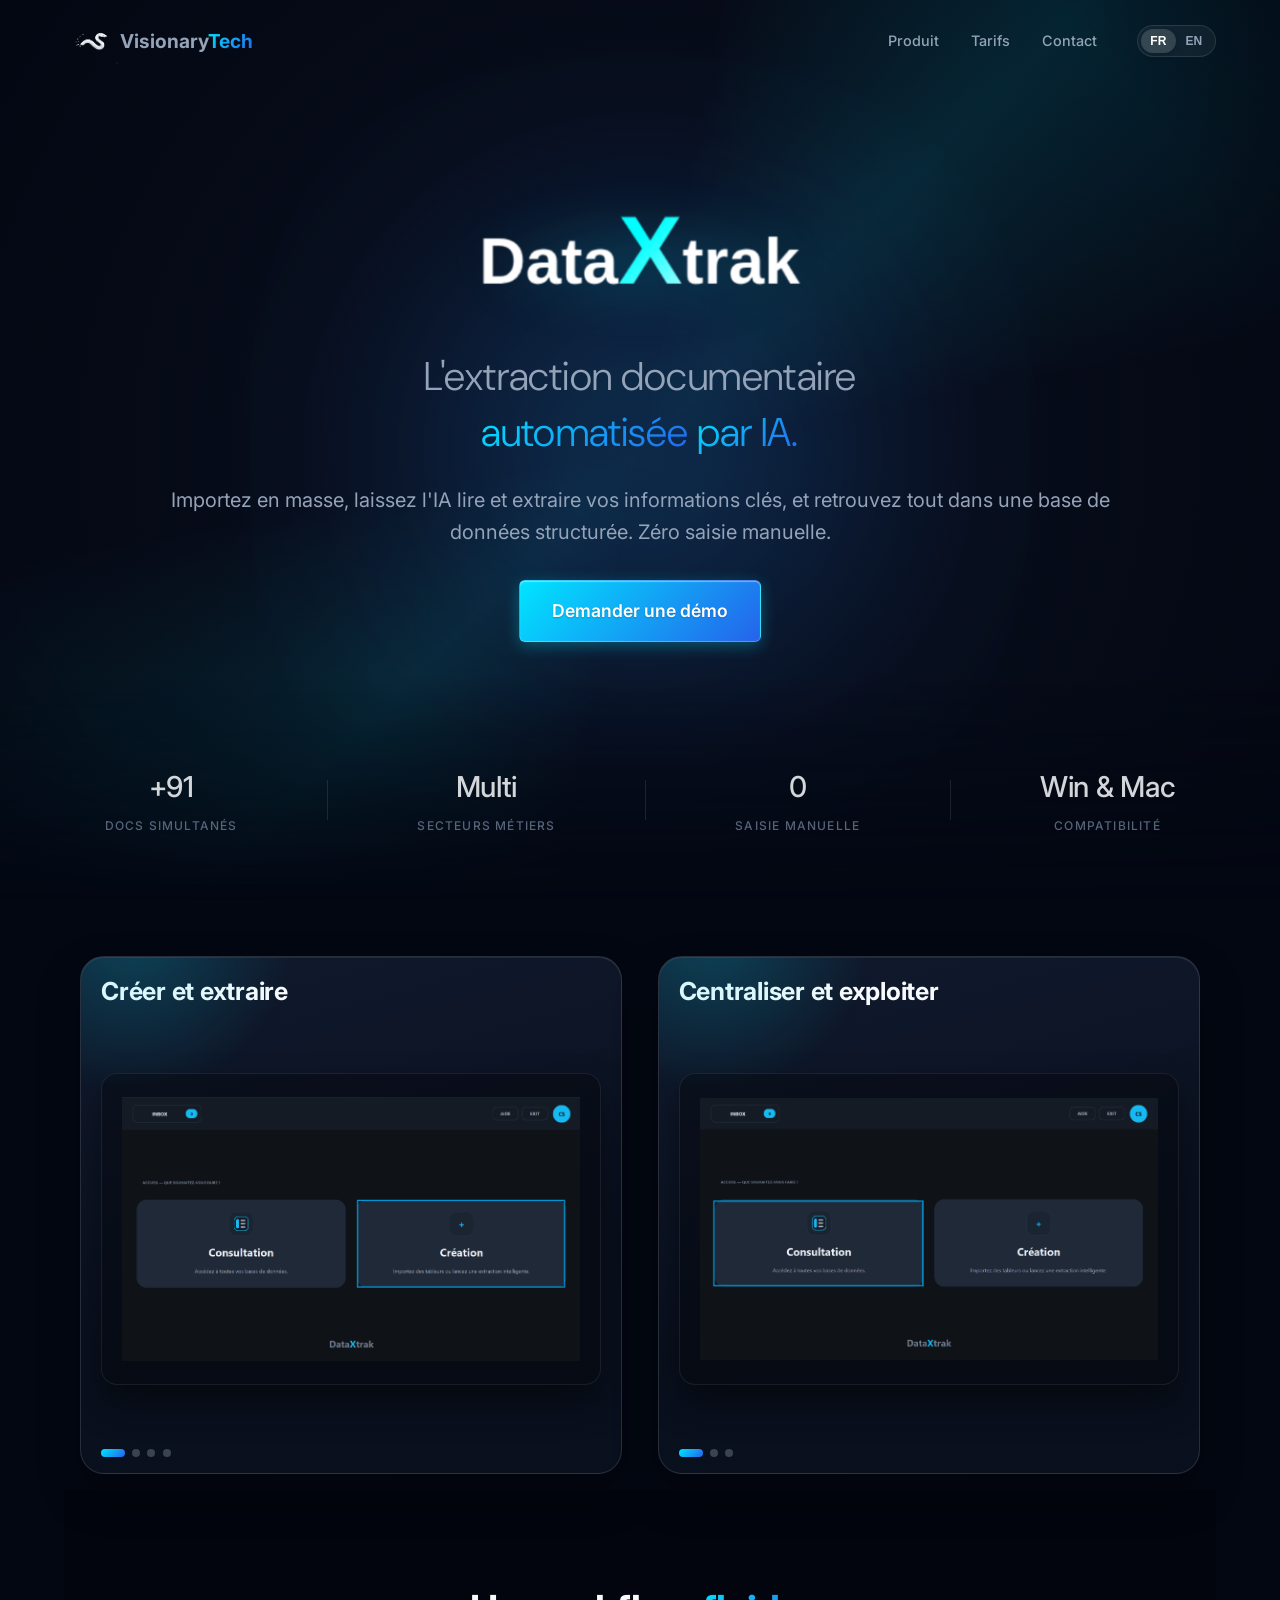
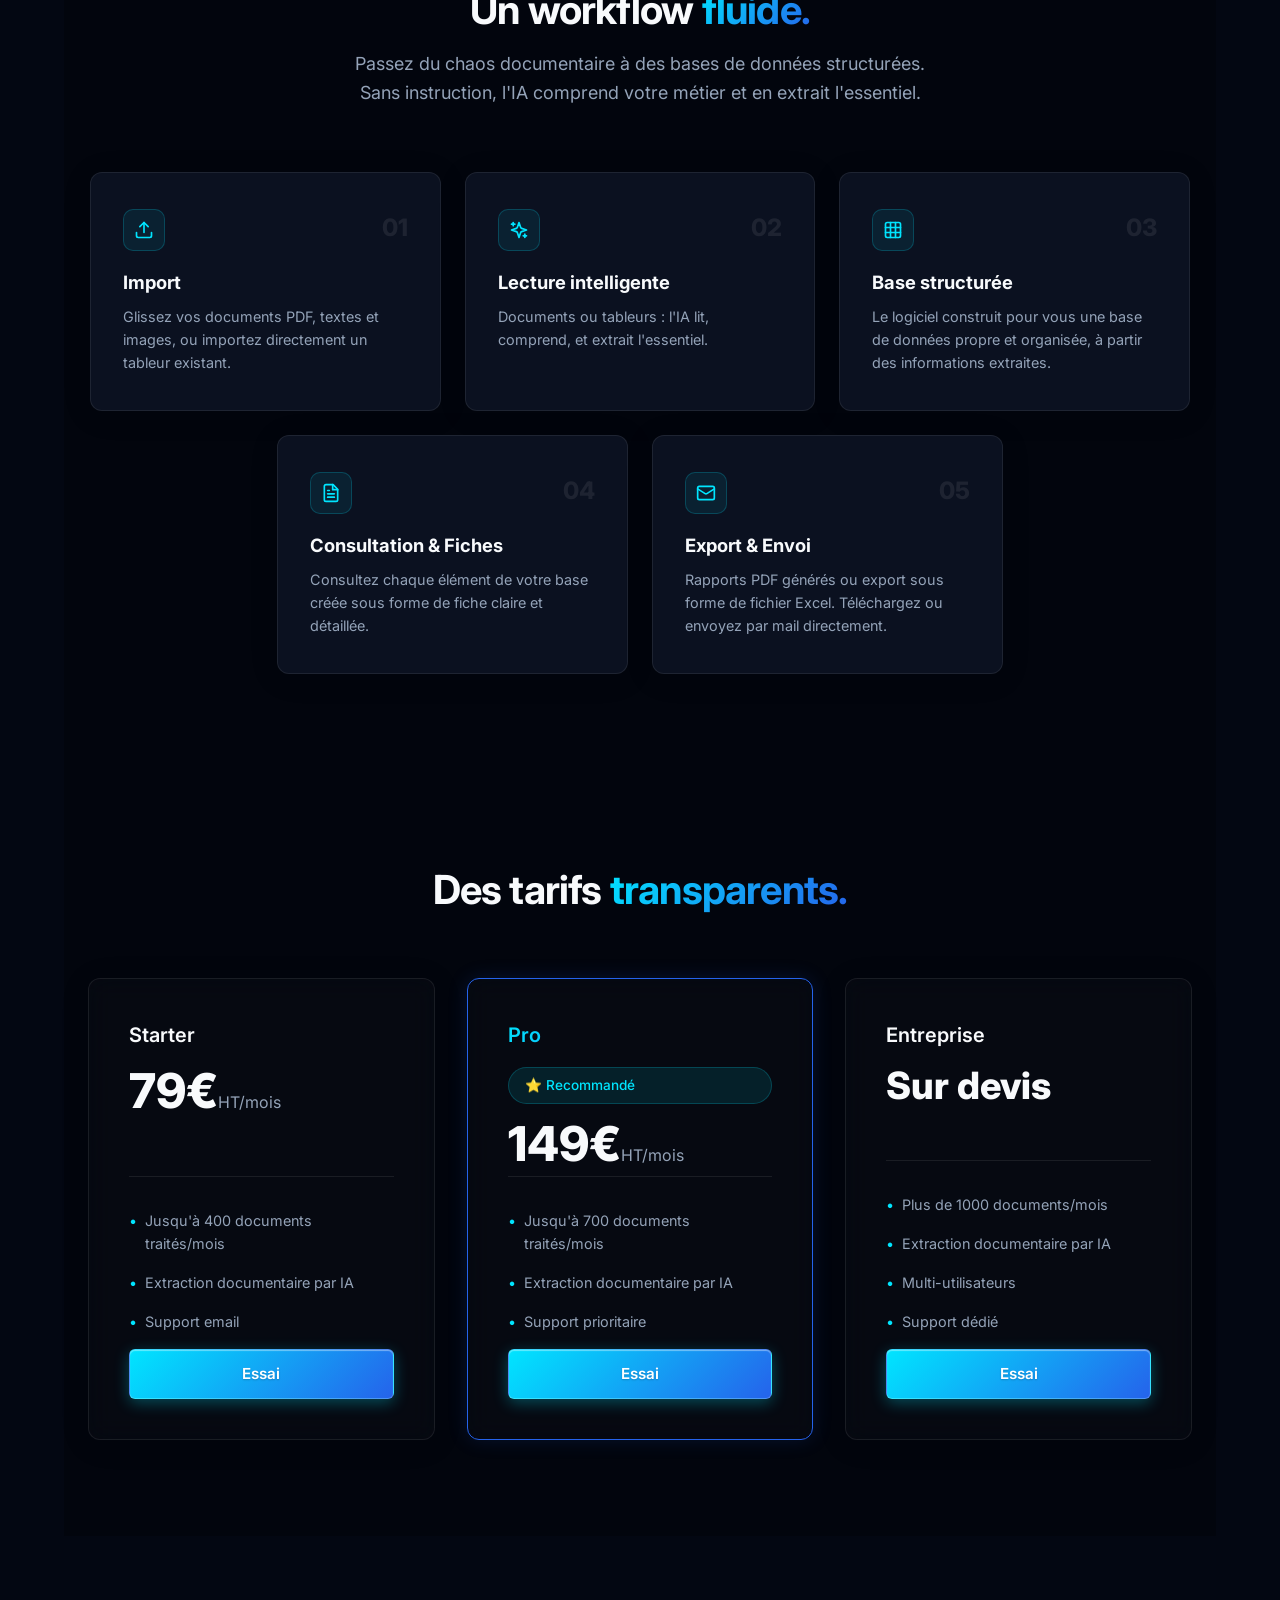
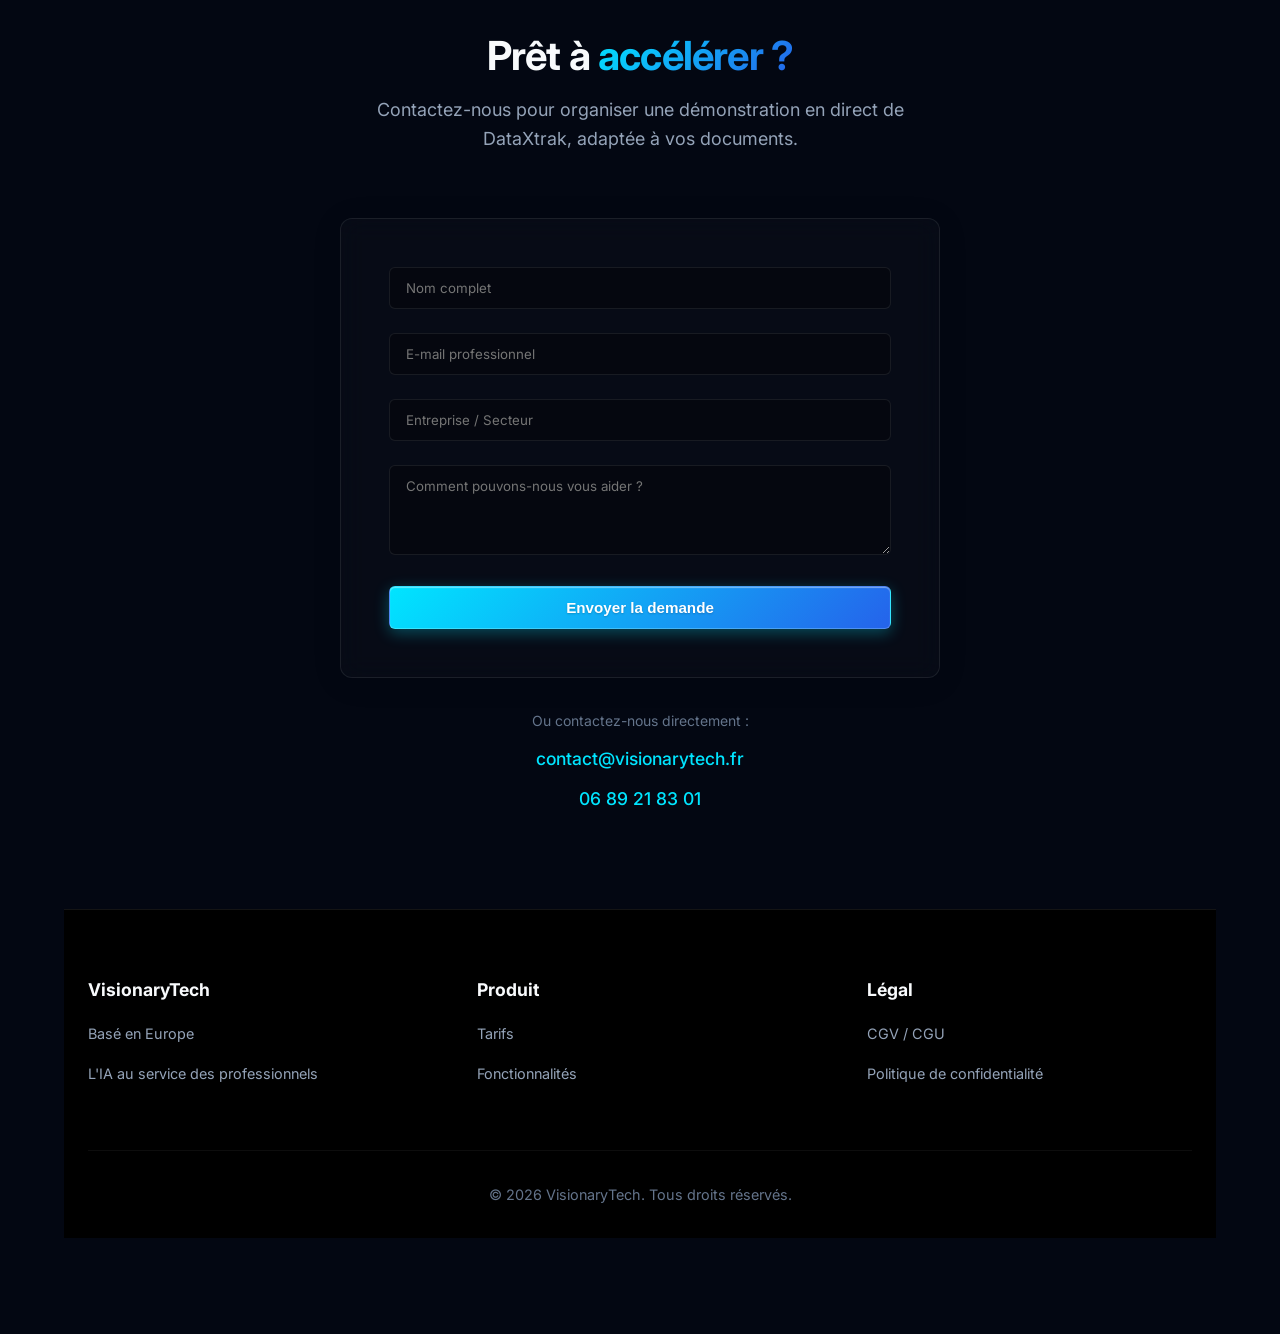
==== commit 352d1815: "fix: favicon.png" ====
--- a/index.html
+++ b/index.html
@@ -62,9 +62,9 @@
     </script>
 
     <!-- Favicon -->
-    <link rel="shortcut icon" href="./favicon.ico?v=3">
-    <link rel="icon" type="image/png" sizes="32x32" href="./favicon.png?v=3">
-    <link rel="icon" type="image/png" href="./assets/favicon-snake-cropped.png?v=3">
+    <link rel="shortcut icon" href="./favicon.ico?v=5">
+    <link rel="icon" type="image/png" sizes="32x32" href="./favicon.png?v=5">
+    <link rel="icon" type="image/png" href="./assets/favicon-snake-cropped.png?v=5">
 
     <!-- Fonts -->
     <link rel="preconnect" href="https://fonts.googleapis.com">
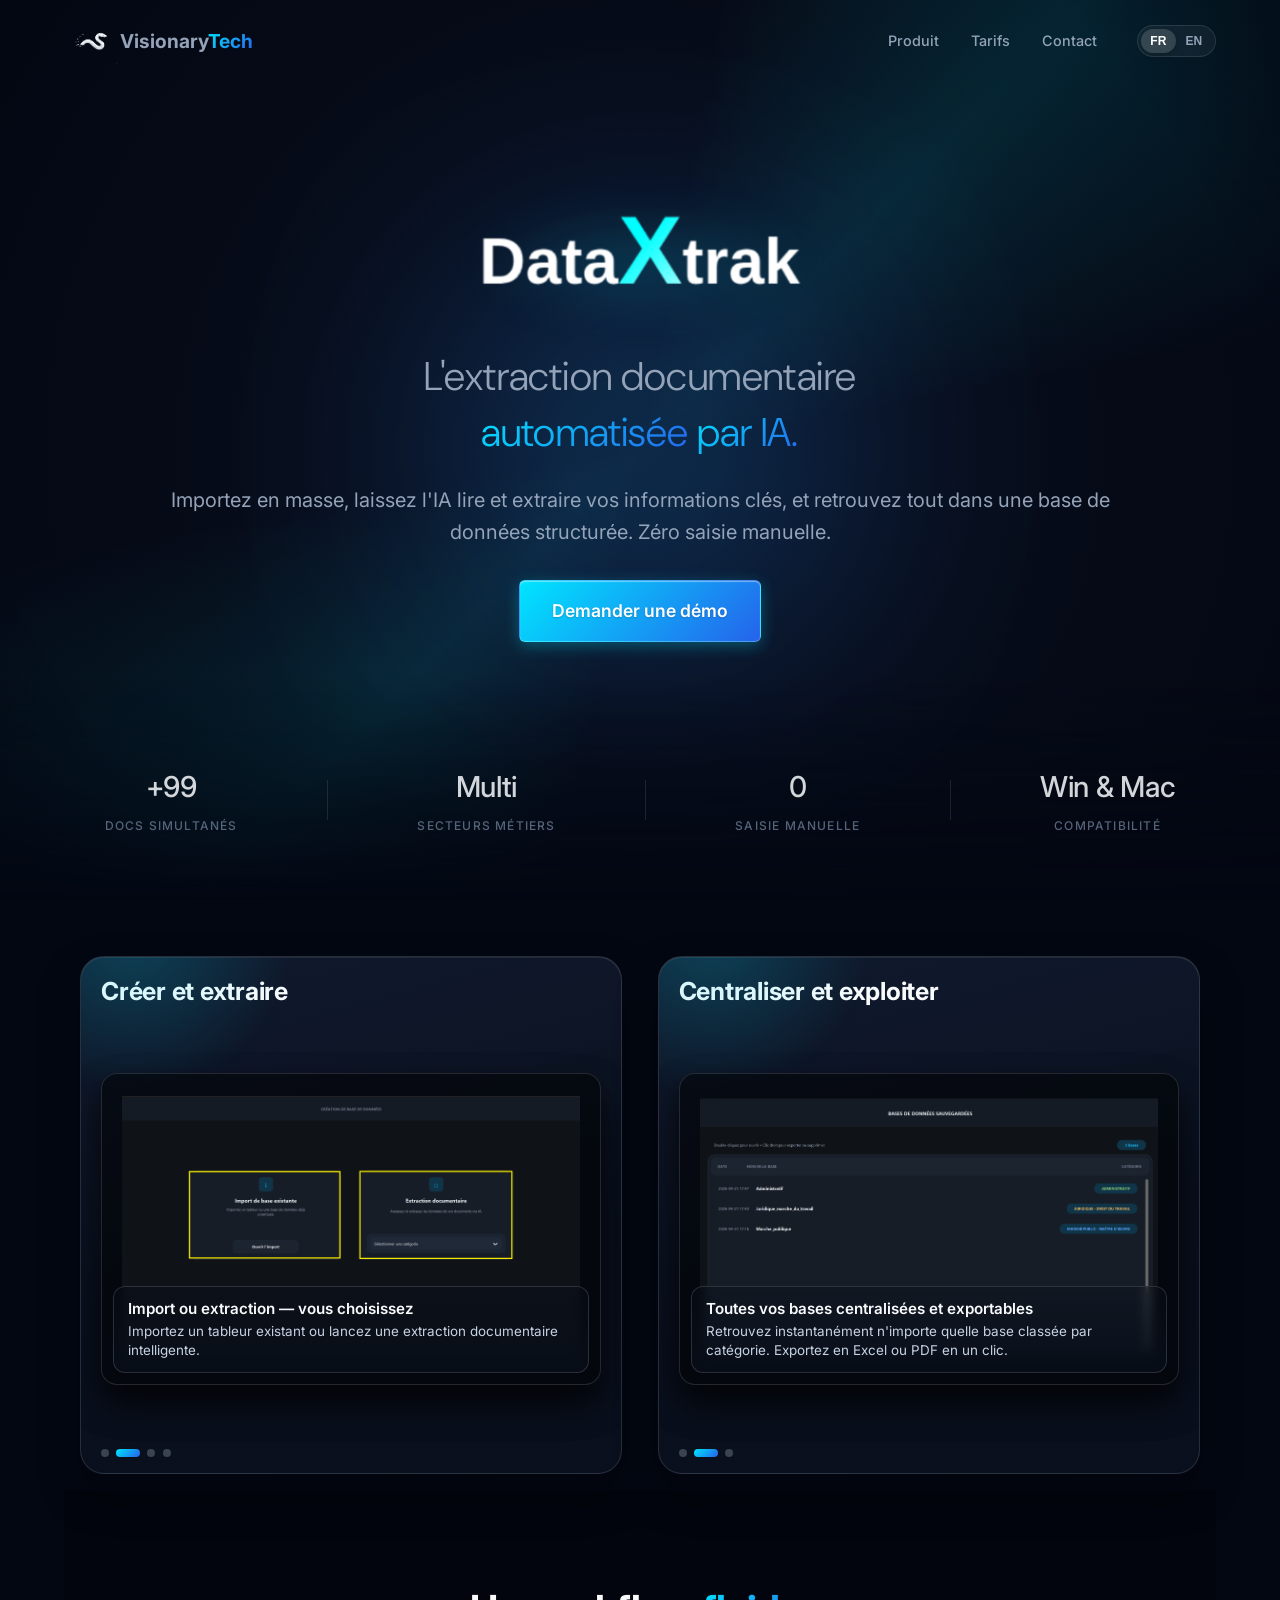
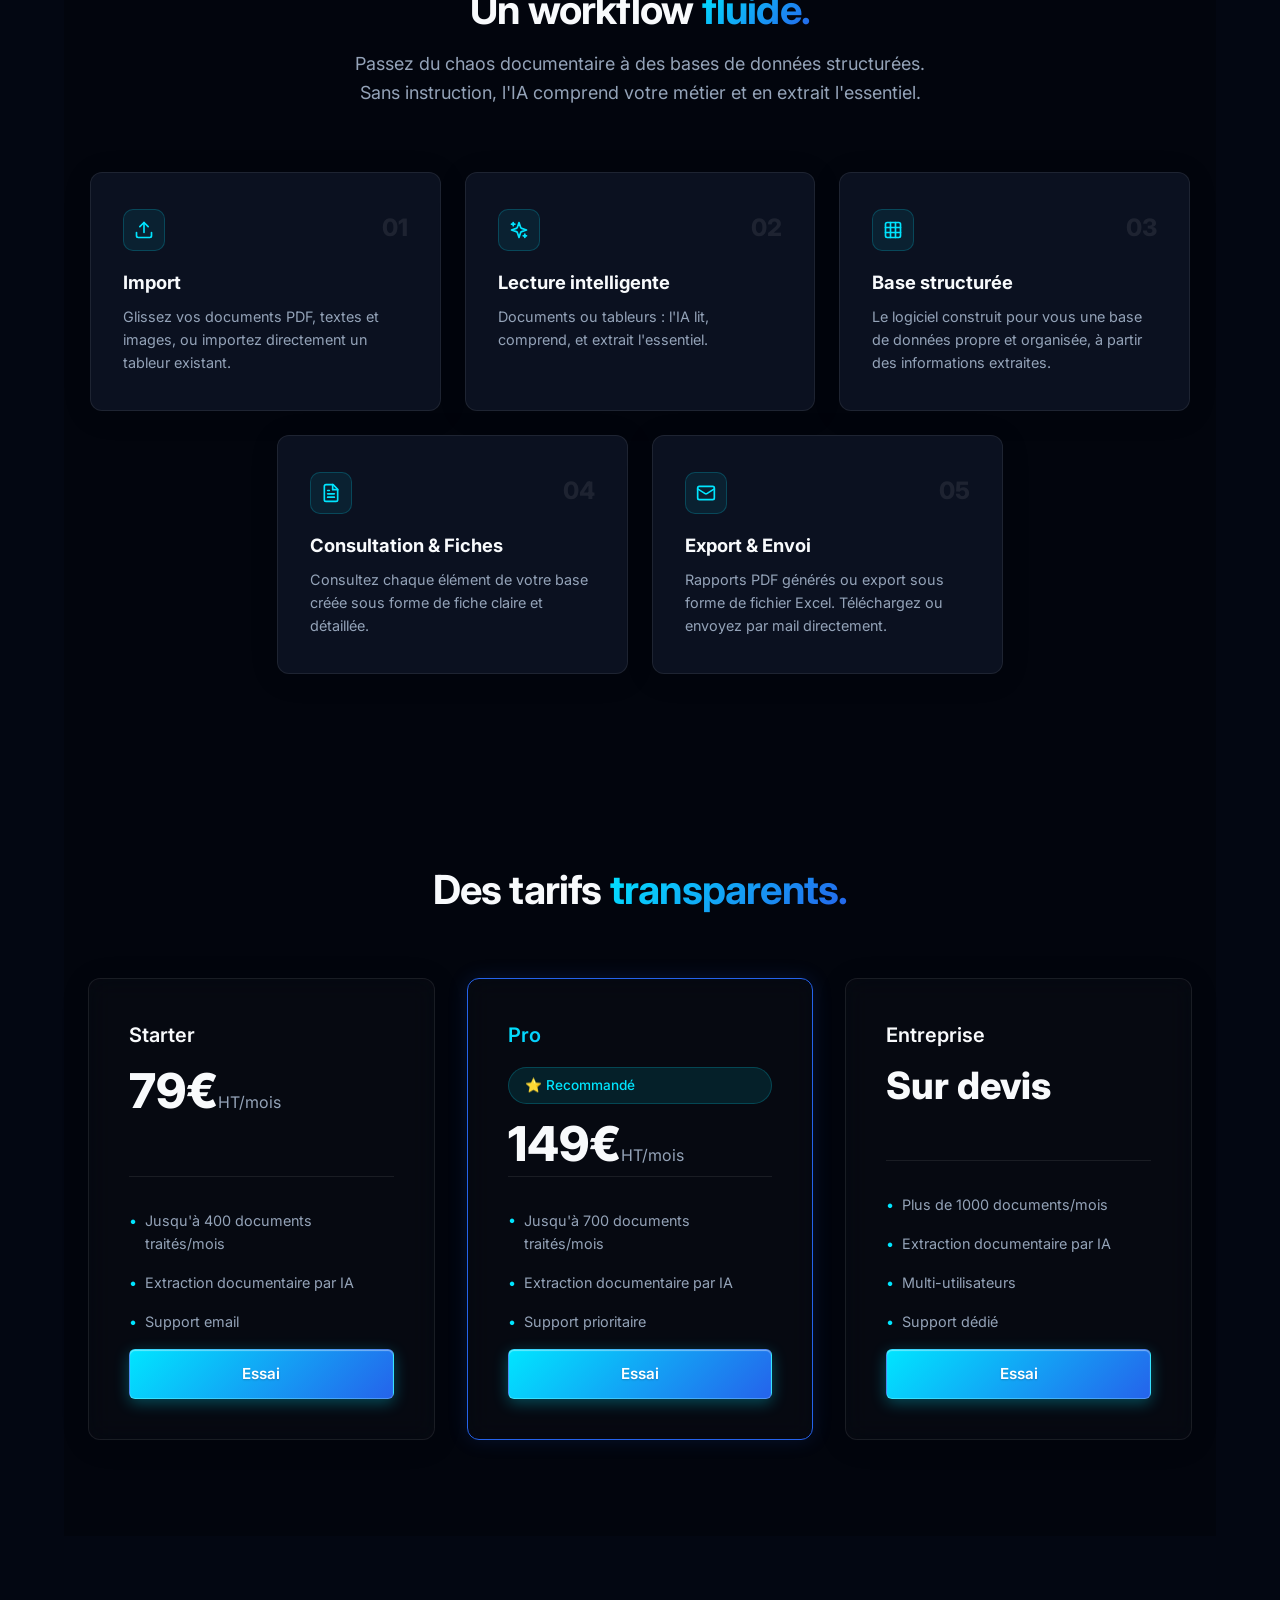
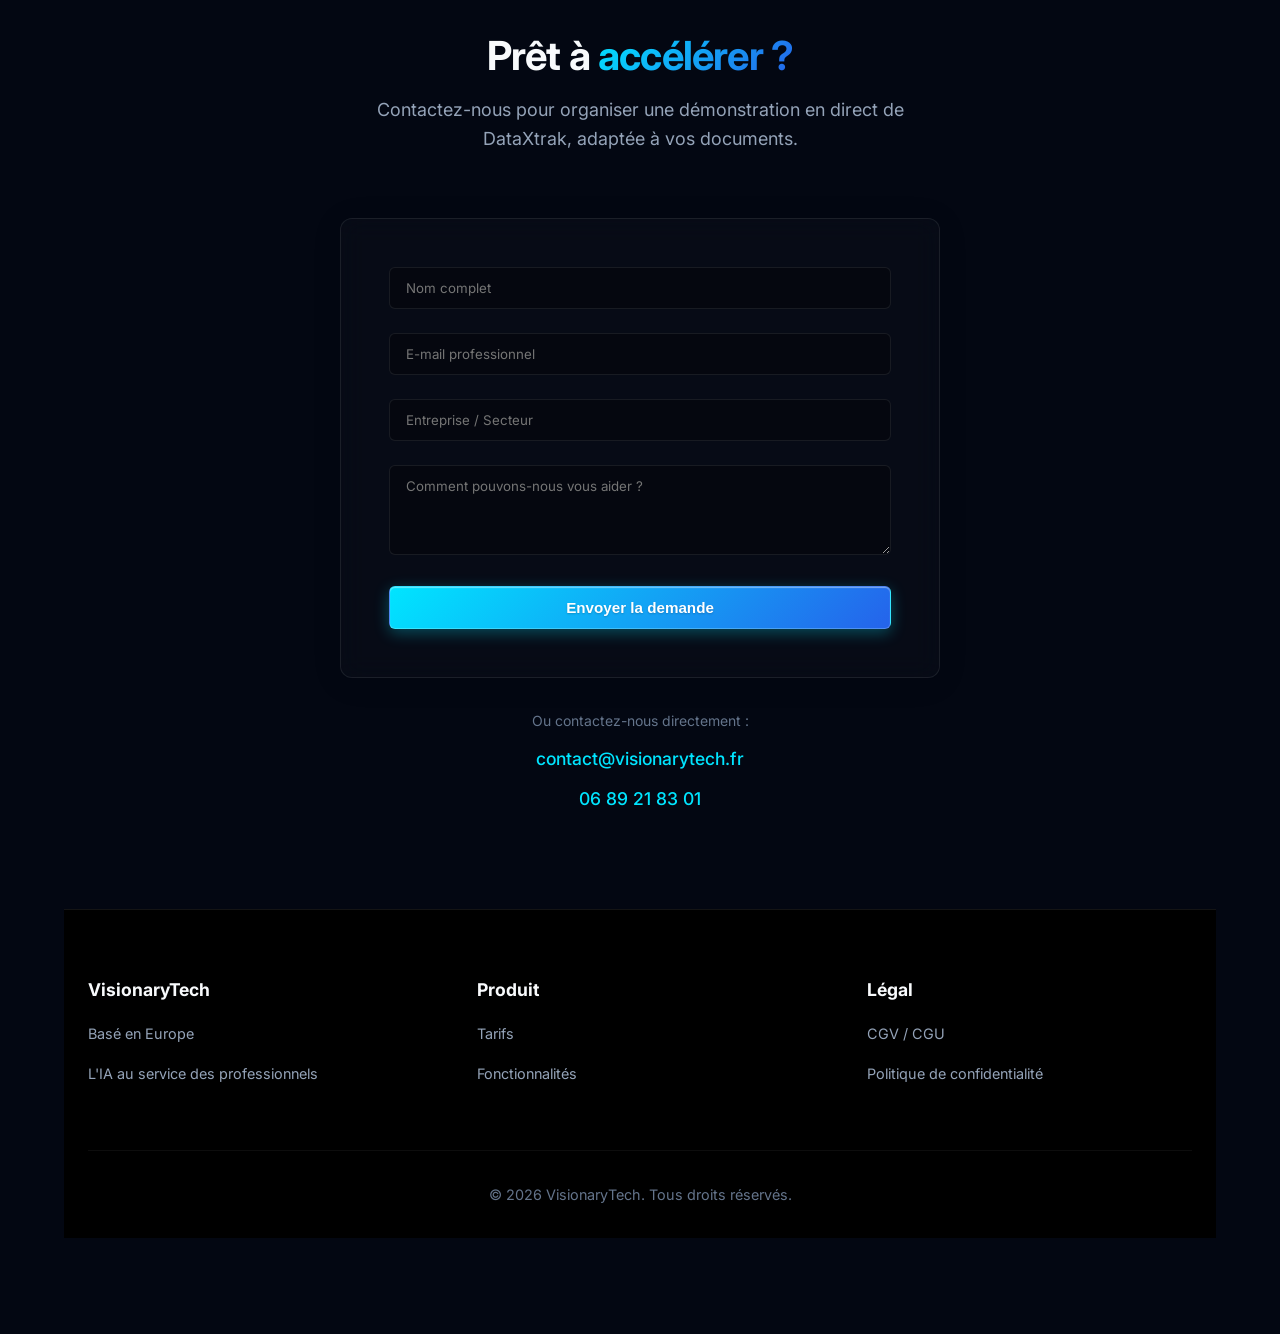
==== commit 3ae0478f: "translate index" ====
--- a/index.html
+++ b/index.html
@@ -379,8 +379,8 @@
                     <div class="footer-title footer-brand-title">
                         <span class="footer-title">VisionaryTech</span>
                     </div>
-                    <a href="#" class="footer-item">Basé en Europe</a>
-                    <a href="#" class="footer-item">L'IA au service des professionnels</a>
+                    <a href="#" class="footer-item" data-i18n="ft_based_europe">Basé en Europe</a>
+                    <a href="#" class="footer-item" data-i18n="ft_ai_solutions">L'IA au service des professionnels</a>
                 </div>
 
                 <div class="footer-column">
